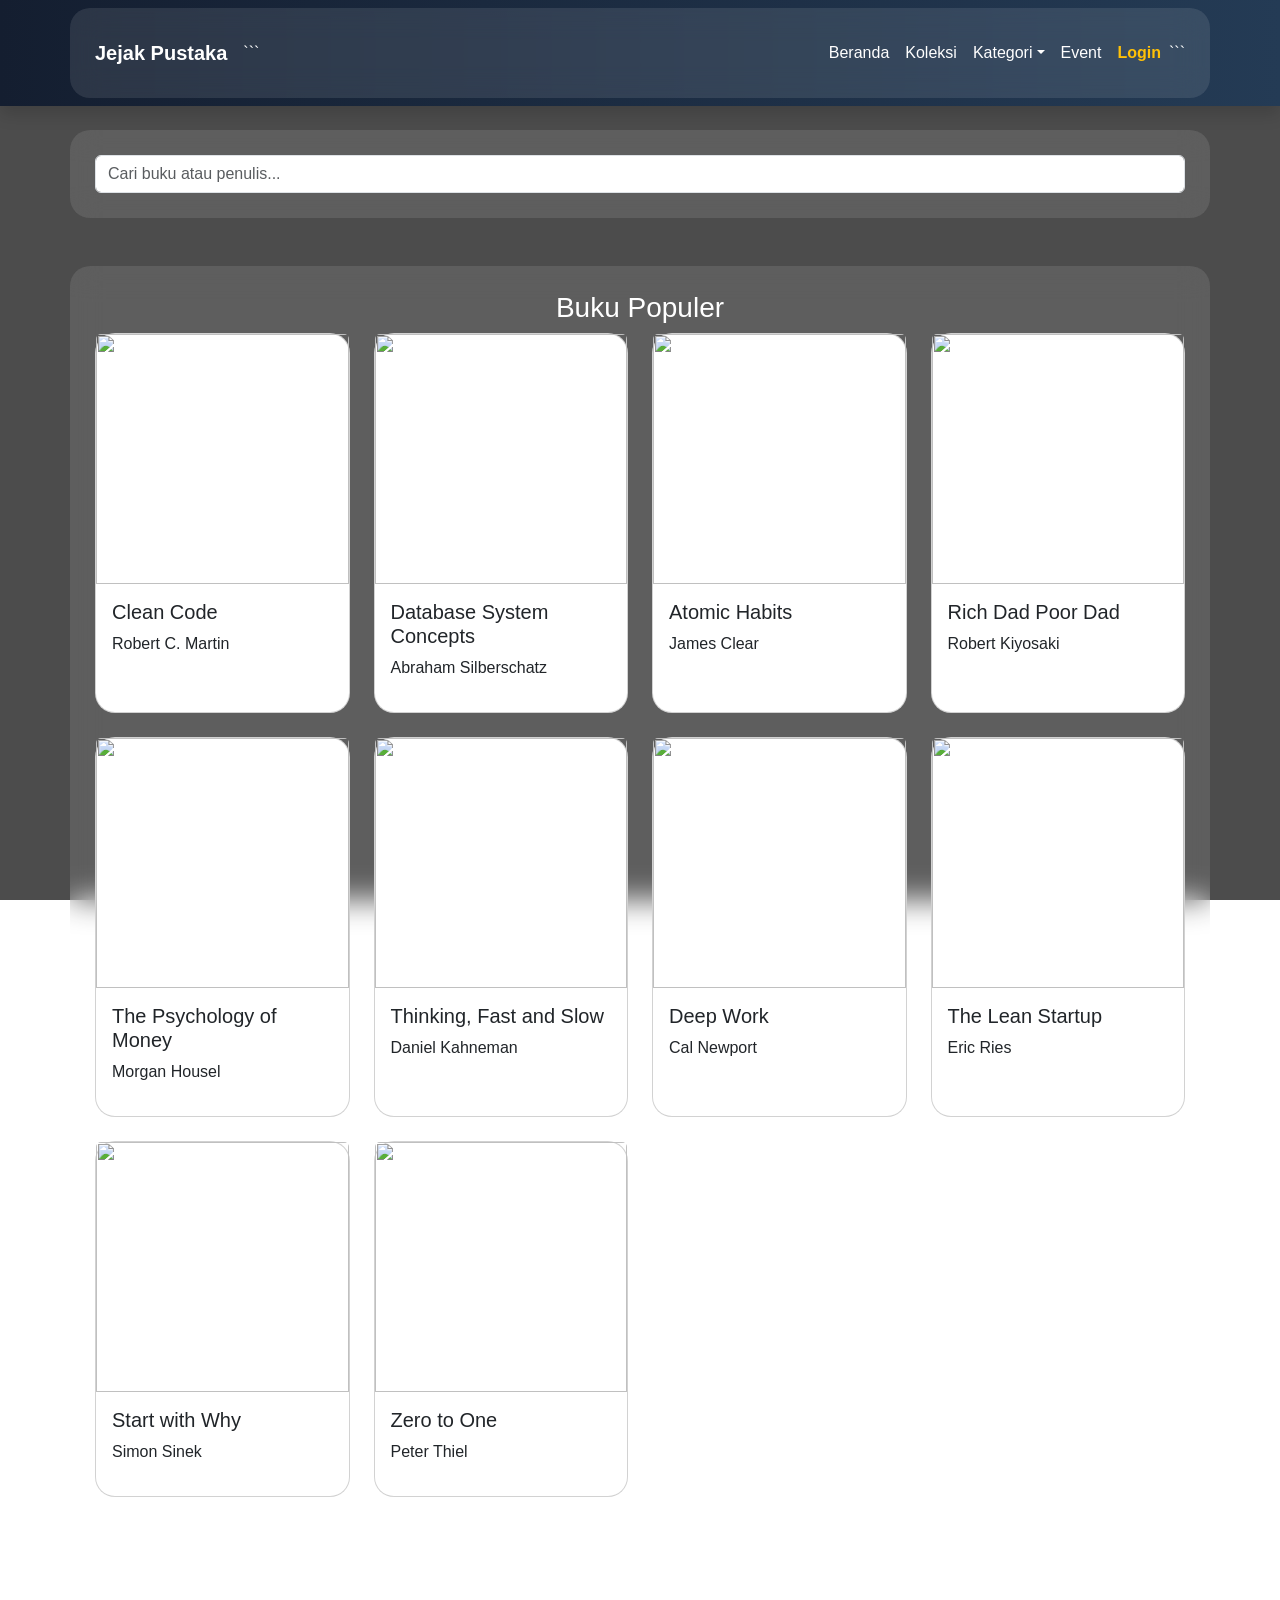
==== index.html @ e060fb6e "Update index.html" ====
<!DOCTYPE html>

<html lang="id">
<head>
<meta charset="UTF-8">
<meta name="viewport" content="width=device-width, initial-scale=1.0">
<title>Jejak Pustaka</title>

<link href="https://cdn.jsdelivr.net/npm/bootstrap@5.3.0/dist/css/bootstrap.min.css" rel="stylesheet">
<link rel="stylesheet" href="style.css">

<style>
html { scroll-behavior: smooth; }

/* TAMBAHAN */
.card img {
  height: 250px;
  object-fit: cover;
}
.card {
  cursor: pointer;
  transition: 0.3s;
}
.card:hover {
  transform: scale(1.03);
}
</style>

</head>

<body>

<!-- Navbar -->

<nav class="navbar navbar-expand-lg shadow" style="background: linear-gradient(90deg, #141e30, #243b55);">
  <div class="container">
    <a class="navbar-brand text-white fw-bold" href="#">Jejak Pustaka</a>

```
<button class="navbar-toggler" data-bs-toggle="collapse" data-bs-target="#menu">
  <span class="navbar-toggler-icon" style="filter: invert(1);"></span>
</button>

<div class="collapse navbar-collapse" id="menu">
  <ul class="navbar-nav ms-auto">

    <li class="nav-item">
      <a class="nav-link text-white" href="#">Beranda</a>
    </li>

    <li class="nav-item">
      <a class="nav-link text-white" href="#" onclick="goToKoleksi(event)">Koleksi</a>
    </li>

    <li class="nav-item dropdown">
      <a class="nav-link dropdown-toggle text-white" data-bs-toggle="dropdown">Kategori</a>
      <ul class="dropdown-menu">
        <li><a class="dropdown-item" onclick="filterKategori('all')">Semua</a></li>
        <li><a class="dropdown-item" onclick="filterKategori('pemrograman')">Pemrograman</a></li>
        <li><a class="dropdown-item" onclick="filterKategori('database')">Database</a></li>
        <li><a class="dropdown-item" onclick="filterKategori('pengembangan')">Pengembangan</a></li>
        <li><a class="dropdown-item" onclick="filterKategori('bisnis')">Bisnis</a></li>
      </ul>
    </li>

    <li class="nav-item">
      <a class="nav-link text-white" href="#event">Event</a>
    </li>

    <li class="nav-item">
      <a class="nav-link text-warning fw-bold" href="#" onclick="toggleLogin()">Login</a>
    </li>

  </ul>
</div>
```

  </div>
</nav>

<!-- LOGIN -->

<div id="loginBox" class="container mt-3" style="display:none; max-width:300px;">
  <h5 class="text-center">Login</h5>

  <input type="text" id="username" class="form-control mb-2" placeholder="Username">
  <input type="password" id="password" class="form-control mb-2" placeholder="Password">

  <div id="errorMsg" class="text-danger mb-2" style="display:none;">
    Username atau password salah
  </div>

<button class="btn btn-primary w-100" onclick="login()">Masuk</button>

</div>

<!-- Search -->

<div class="container mt-4">
  <input type="text" class="form-control" placeholder="Cari buku atau penulis..." id="search">
</div>

<!-- Koleksi -->

<div class="container mt-5" id="koleksi">
  <h3 class="text-center">Buku Populer</h3>
  <div class="row" id="bookList">
    <p class="text-center">Loading...</p>
  </div>
</div>

<!-- Event -->

<div class="container mt-5" id="event">
  <h3 class="text-center mb-4">Event Perpustakaan</h3>

  <div class="row">

```
<div class="col-md-4 mb-4">
  <div class="card p-3 text-center">
    <img src="https://images.unsplash.com/photo-1521587760476-6c12a4b040da" class="img-fluid rounded mb-3">
    <h5>Festival Literasi Nasional 2026</h5>
    <p>Meningkatkan minat baca masyarakat Indonesia.</p>
  </div>
</div>

<div class="col-md-4 mb-4">
  <div class="card p-3 text-center">
    <img src="https://images.unsplash.com/photo-1507842217343-583bb7270b66" class="img-fluid rounded mb-3">
    <h5>Workshop Digital Library</h5>
    <p>Pelatihan penggunaan perpustakaan digital.</p>
  </div>
</div>

<div class="col-md-4 mb-4">
  <div class="card p-3 text-center">
    <img src="https://images.unsplash.com/photo-1495446815901-a7297e633e8d" class="img-fluid rounded mb-3">
    <h5>Bedah Buku Nasional</h5>
    <p>Diskusi buku bersama penulis nasional.</p>
  </div>
</div>
```

  </div>
</div>

<!-- MODAL DETAIL -->

<div class="modal fade" id="detailModal" tabindex="-1">
  <div class="modal-dialog modal-lg modal-dialog-centered">
    <div class="modal-content">
      <div class="modal-header">
        <h5 id="modalTitle" class="modal-title"></h5>
        <button class="btn-close" data-bs-dismiss="modal"></button>
      </div>
      <div class="modal-body">
        <div class="row">
          <div class="col-md-4">
            <img id="modalCover" class="img-fluid rounded">
          </div>
          <div class="col-md-8">
            <p><strong>Penulis:</strong> <span id="modalPenulis"></span></p>
            <p id="modalDeskripsi"></p>
          </div>
        </div>
      </div>
    </div>
  </div>
</div>

<script>
let semuaBuku = [];
let kategoriAktif = 'all';

fetch('./data.json')
.then(res => res.json())
.then(data => {
  semuaBuku = data;
  tampilkanBuku();
})
.catch(() => {
  document.getElementById('bookList').innerHTML =
    "<p class='text-center text-danger'>Gagal memuat data</p>";
});

function tampilkanBuku(){
  let list = document.getElementById('bookList');
  let search = document.getElementById('search').value.toLowerCase();

  let html = "";

  semuaBuku.forEach(b => {
    let cocokSearch =
      b.judul.toLowerCase().includes(search) ||
      b.penulis.toLowerCase().includes(search);

    let cocokKategori =
      (kategoriAktif === 'all' || b.kategori === kategoriAktif);

    if(cocokSearch && cocokKategori){
      html += `
      <div class="col-md-3 mb-4">
        <div class="card h-100" onclick="lihatDetail(${b.id})">
          <img src="${b.cover}" class="card-img-top">
          <div class="card-body text-dark">
            <h5>${b.judul}</h5>
            <p>${b.penulis}</p>
          </div>
        </div>
      </div>`;
    }
  });

  if(html === ""){
    html = "<p class='text-center'>Buku tidak ditemukan</p>";
  }

  list.innerHTML = html;
}

// MODAL
function lihatDetail(id){
  let b = semuaBuku.find(x => x.id === id);

  document.getElementById('modalTitle').innerText = b.judul;
  document.getElementById('modalPenulis').innerText = b.penulis;
  document.getElementById('modalDeskripsi').innerText = b.deskripsi;
  document.getElementById('modalCover').src = b.cover;

  new bootstrap.Modal(document.getElementById('detailModal')).show();
}

// SEARCH
document.getElementById('search').addEventListener('keyup', tampilkanBuku);

// FILTER
function filterKategori(k){
  kategoriAktif = k;
  tampilkanBuku();
}

// KOLEKSI
function goToKoleksi(e){
  e.preventDefault();
  kategoriAktif = 'all';
  document.getElementById('search').value = '';
  tampilkanBuku();

  setTimeout(() => {
    document.getElementById('koleksi').scrollIntoView({
      behavior: "smooth"
    });
  }, 100);
}

// LOGIN
function toggleLogin(){
  let box = document.getElementById('loginBox');
  box.style.display = box.style.display === 'none' ? 'block' : 'none';
}

function login(){
  let user = document.getElementById('username').value;
  let pass = document.getElementById('password').value;
  let error = document.getElementById('errorMsg');

  if(user === "admin" && pass === "123"){
    localStorage.setItem("login","true");
    error.style.display = "none";
    location.reload();
  } else {
    error.style.display = "block";
  }
}
</script>

<script src="https://cdn.jsdelivr.net/npm/bootstrap@5.3.0/dist/js/bootstrap.bundle.min.js"></script>

</body>
</html>
---- style.css ----
body {
  background: linear-gradient(rgba(0,0,0,0.7), rgba(0,0,0,0.7)),
  url('https://images.unsplash.com/photo-1512820790803-83ca734da794');
  background-size: cover;
  background-position: center;
  background-attachment: fixed;
  font-family: 'Poppins', sans-serif;
}

.navbar {
  z-index: 9999;
}

.container {
  background: rgba(255,255,255,0.1);
  backdrop-filter: blur(15px);
  border-radius: 20px;
  padding: 25px;
  color: white;
}

/* CARD */
.card {
  border-radius: 20px;
  transition: 0.3s;
}

.card:hover {
  transform: scale(1.05);
}

.card img {
  height: 200px;
  object-fit: cover;
}

/* LOGIN SIMPLE */
#loginBox {
  background: white;
  color: black;
  border-radius: 10px;
  padding: 15px;
}

/* ERROR LOGIN */
#errorMsg {
  display: none;
  font-size: 14px;
}
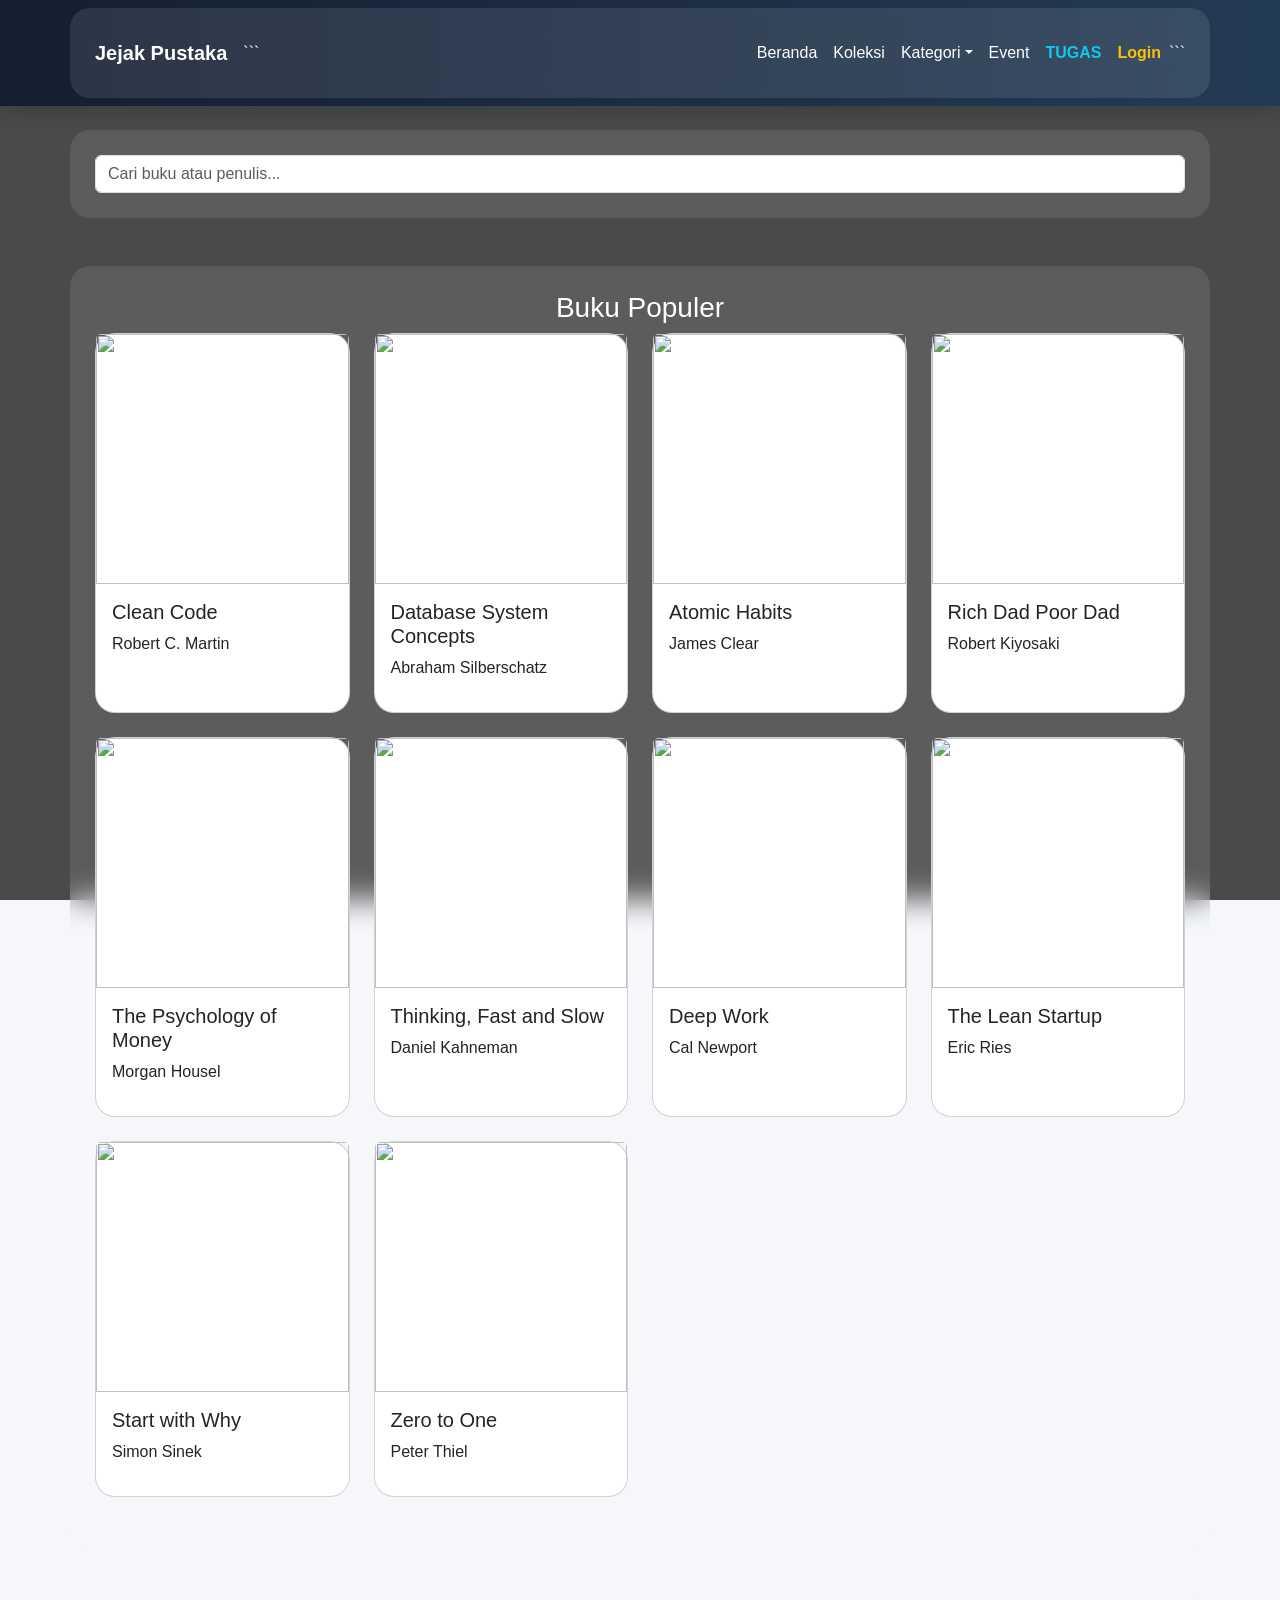
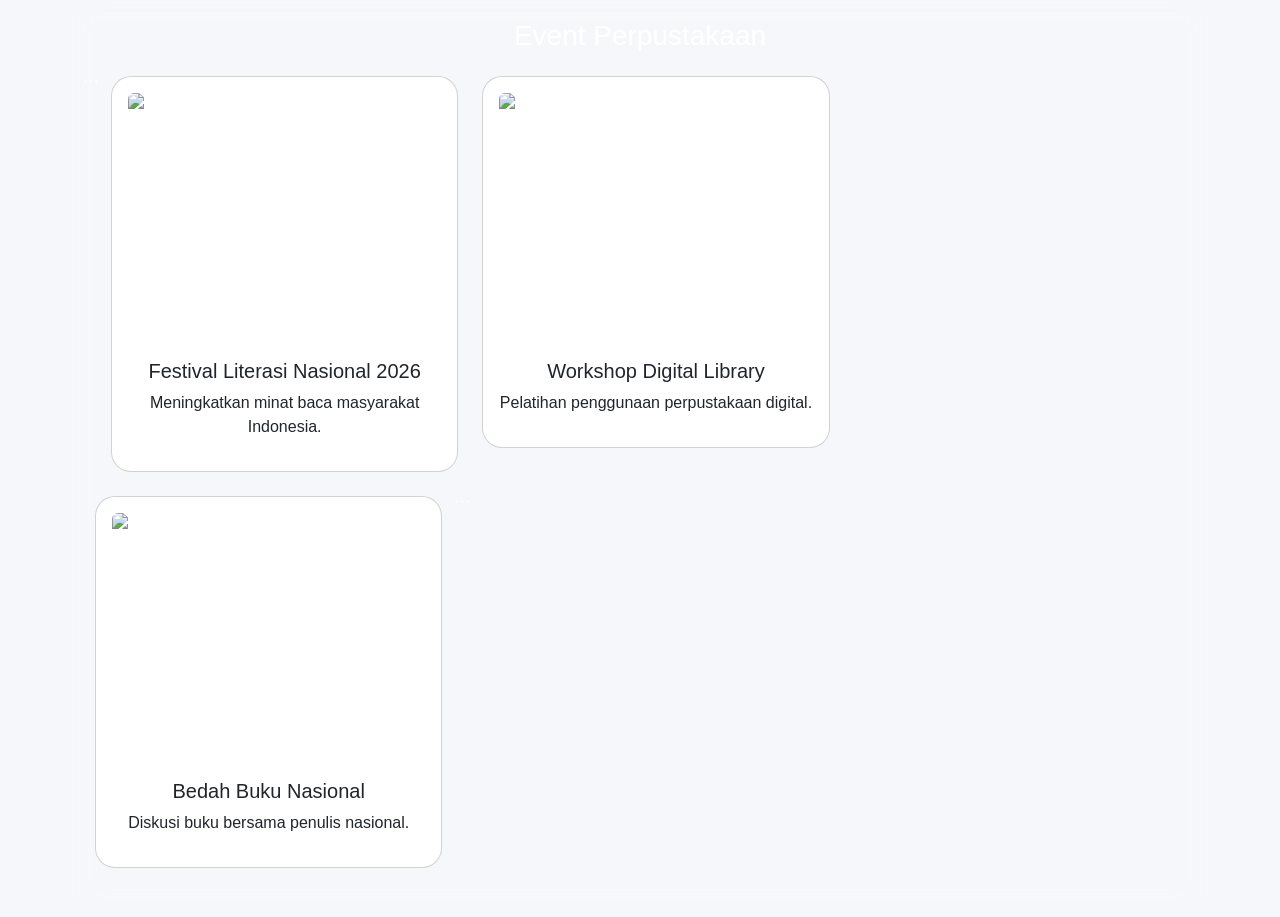
==== commit 3bdc8e30: "Update index.html" ====
--- a/index.html
+++ b/index.html
@@ -12,15 +12,20 @@
 <style>
 html { scroll-behavior: smooth; }
 
-/* TAMBAHAN */
+body {
+  background-color: #f5f7fa;
+}
+
 .card img {
   height: 250px;
   object-fit: cover;
 }
+
 .card {
   cursor: pointer;
   transition: 0.3s;
 }
+
 .card:hover {
   transform: scale(1.03);
 }
@@ -52,6 +57,7 @@
       <a class="nav-link text-white" href="#" onclick="goToKoleksi(event)">Koleksi</a>
     </li>
 
+    <!-- Kategori -->
     <li class="nav-item dropdown">
       <a class="nav-link dropdown-toggle text-white" data-bs-toggle="dropdown">Kategori</a>
       <ul class="dropdown-menu">
@@ -65,6 +71,11 @@
 
     <li class="nav-item">
       <a class="nav-link text-white" href="#event">Event</a>
+    </li>
+
+    <!-- ✅ MENU BARU -->
+    <li class="nav-item">
+      <a class="nav-link text-info fw-bold" href="tugas.html">TUGAS</a>
     </li>
 
     <li class="nav-item">
@@ -243,8 +254,10 @@
 // KOLEKSI
 function goToKoleksi(e){
   e.preventDefault();
+
   kategoriAktif = 'all';
   document.getElementById('search').value = '';
+
   tampilkanBuku();
 
   setTimeout(() => {
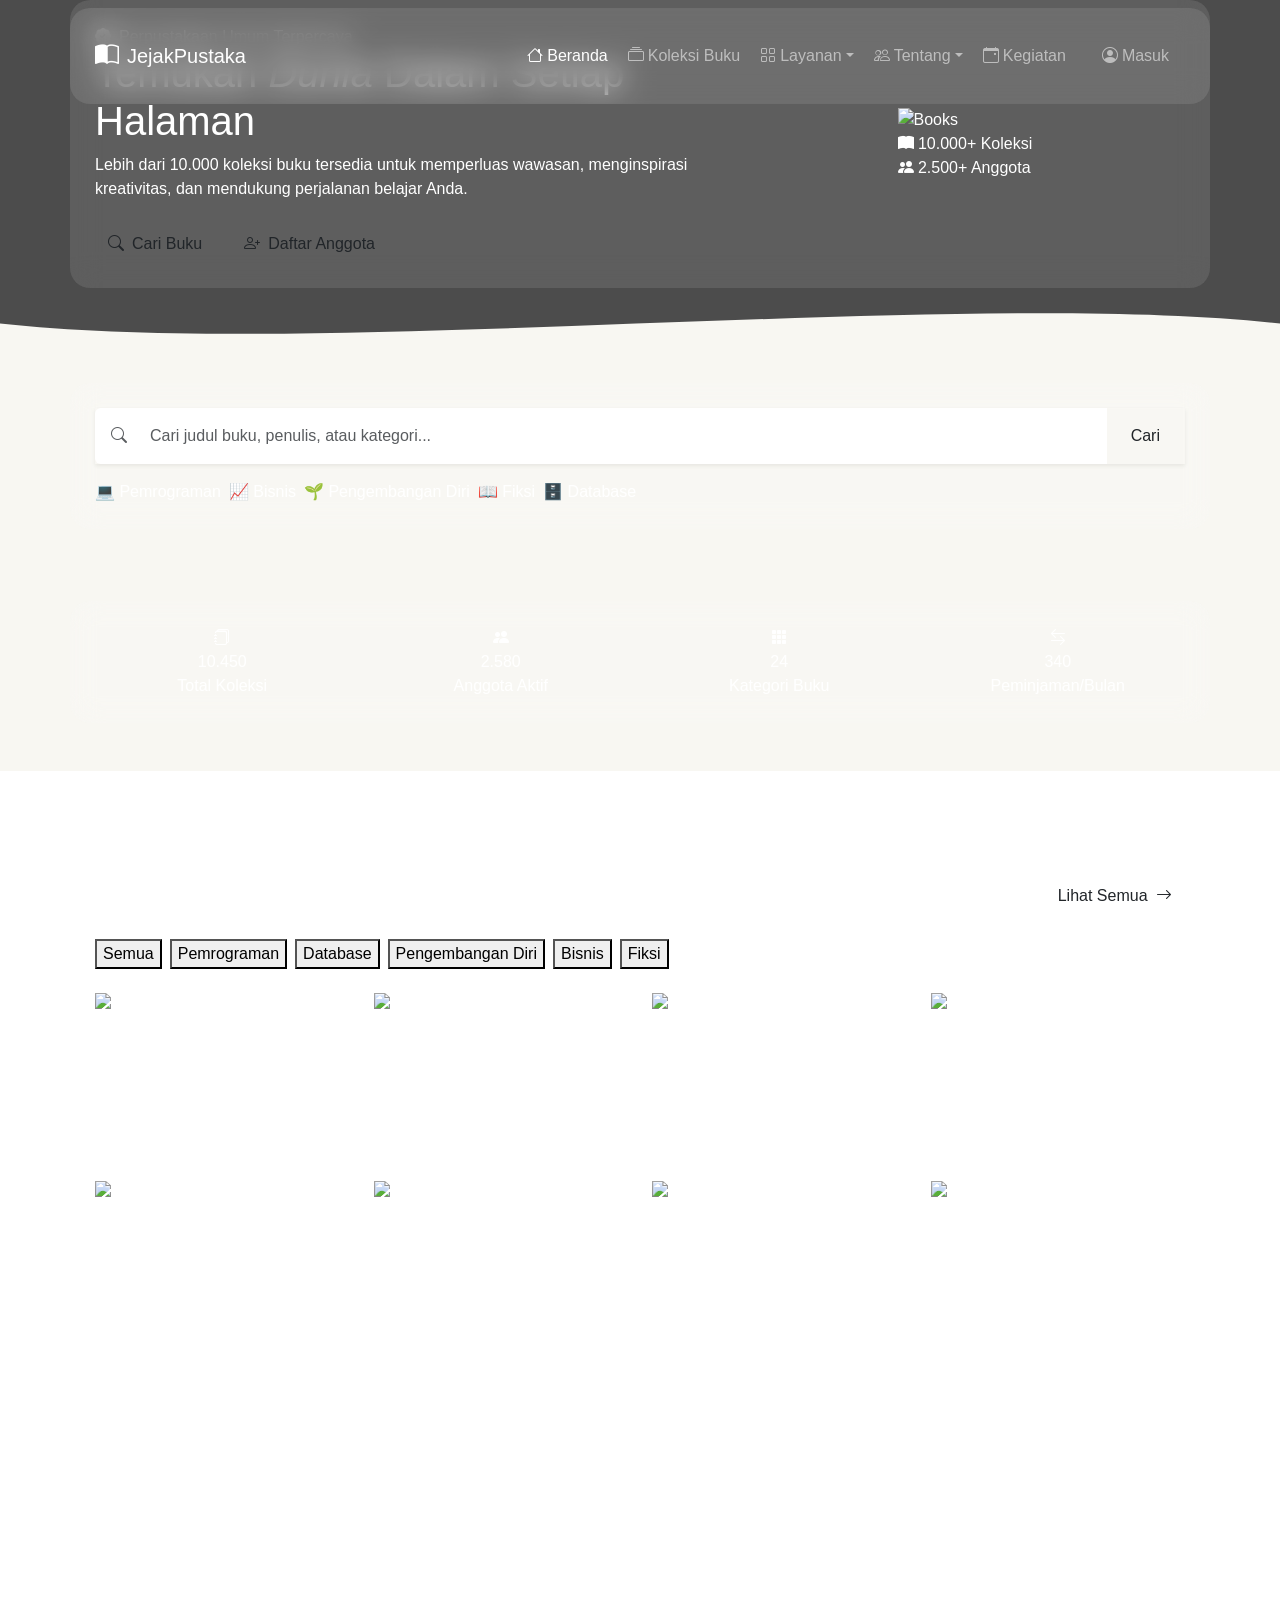
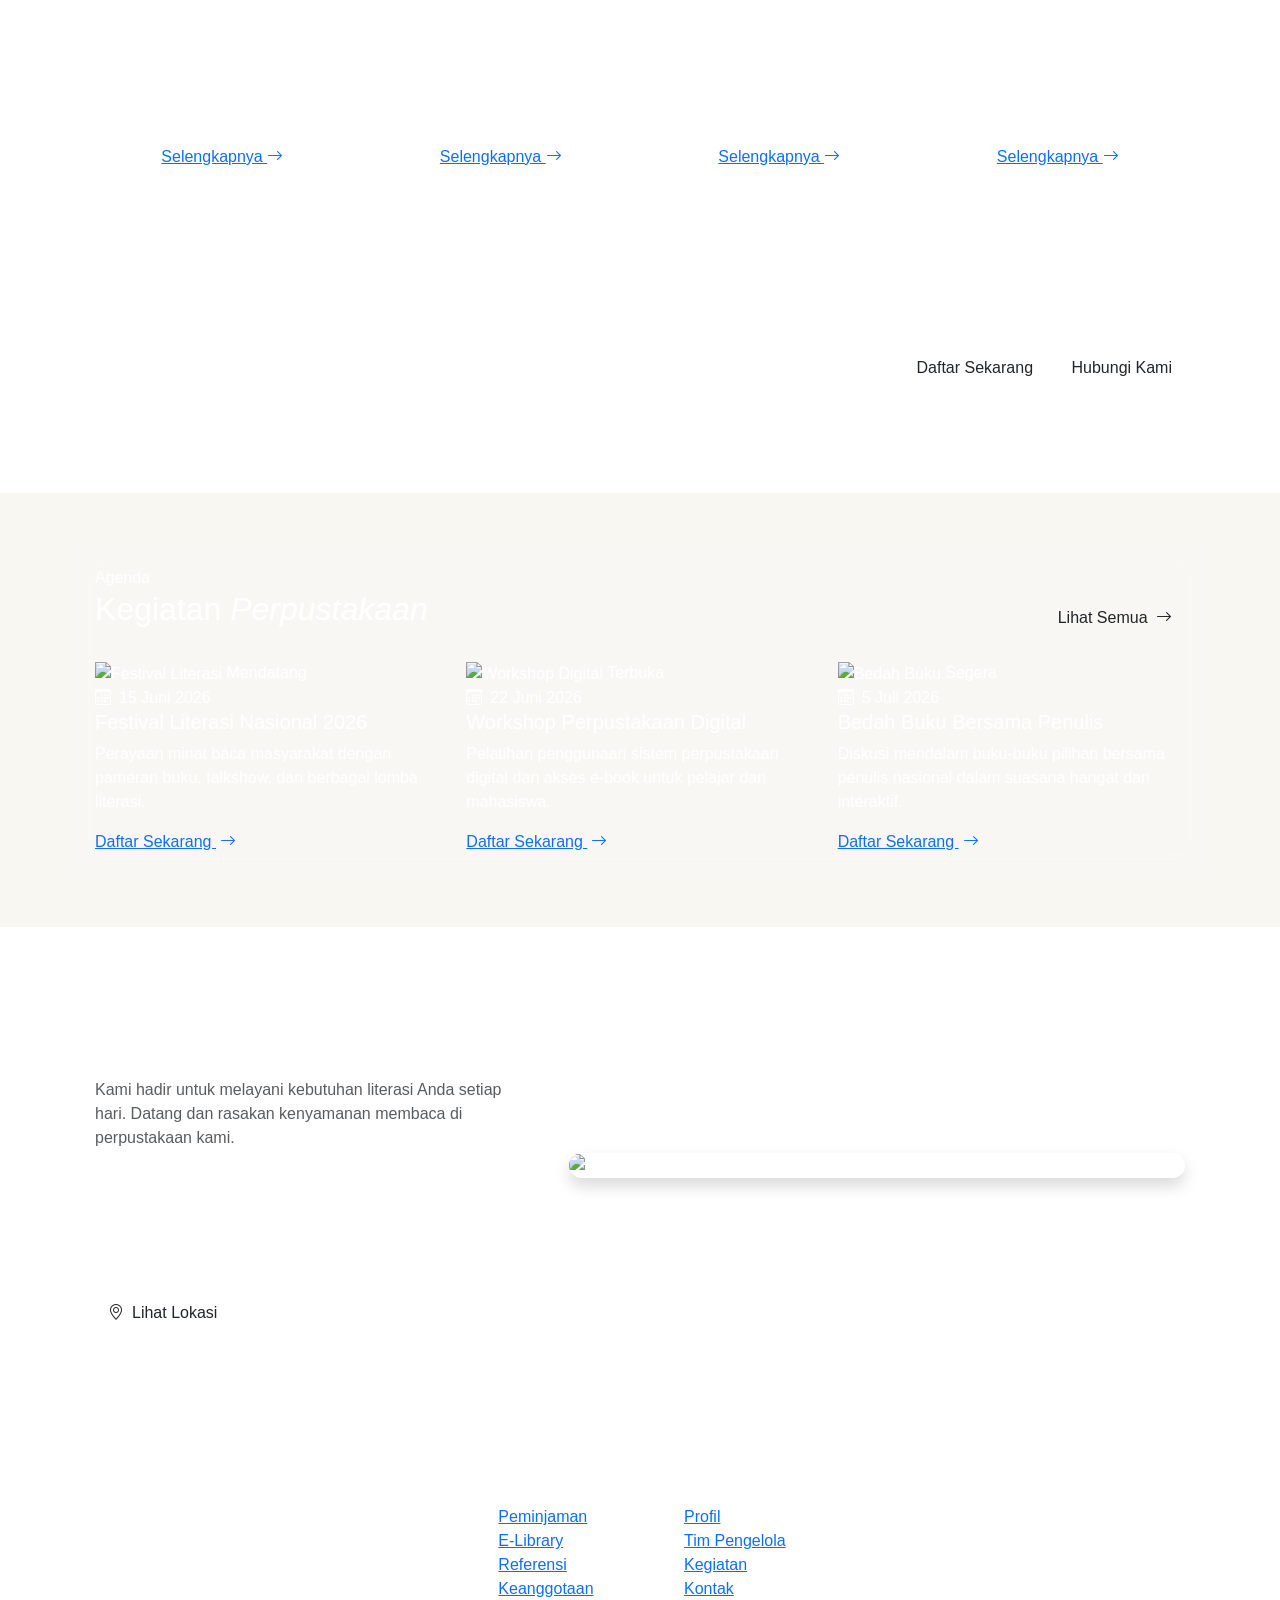
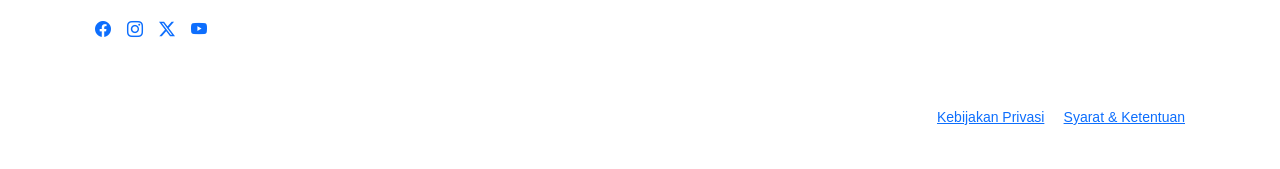
==== commit 2a8e9581: "Update index.html" ====
--- a/index.html
+++ b/index.html
@@ -1,294 +1,580 @@
 <!DOCTYPE html>
-
 <html lang="id">
 <head>
-<meta charset="UTF-8">
-<meta name="viewport" content="width=device-width, initial-scale=1.0">
-<title>Jejak Pustaka</title>
-
-<link href="https://cdn.jsdelivr.net/npm/bootstrap@5.3.0/dist/css/bootstrap.min.css" rel="stylesheet">
-<link rel="stylesheet" href="style.css">
-
-<style>
-html { scroll-behavior: smooth; }
-
-body {
-  background-color: #f5f7fa;
-}
-
-.card img {
-  height: 250px;
-  object-fit: cover;
-}
-
-.card {
-  cursor: pointer;
-  transition: 0.3s;
-}
-
-.card:hover {
-  transform: scale(1.03);
-}
-</style>
-
+  <meta charset="UTF-8">
+  <meta name="viewport" content="width=device-width, initial-scale=1.0">
+  <title>Jejak Pustaka – Perpustakaan Umum</title>
+  <link href="https://cdn.jsdelivr.net/npm/bootstrap@5.3.0/dist/css/bootstrap.min.css" rel="stylesheet">
+  <link href="https://fonts.googleapis.com/css2?family=Playfair+Display:wght@400;600;700&family=Nunito:wght@300;400;500;600;700&display=swap" rel="stylesheet">
+  <link href="https://cdn.jsdelivr.net/npm/bootstrap-icons@1.11.3/font/bootstrap-icons.min.css" rel="stylesheet">
+  <link rel="stylesheet" href="style.css">
 </head>
-
 <body>
 
-<!-- Navbar -->
-
-<nav class="navbar navbar-expand-lg shadow" style="background: linear-gradient(90deg, #141e30, #243b55);">
-  <div class="container">
-    <a class="navbar-brand text-white fw-bold" href="#">Jejak Pustaka</a>
-
-```
-<button class="navbar-toggler" data-bs-toggle="collapse" data-bs-target="#menu">
-  <span class="navbar-toggler-icon" style="filter: invert(1);"></span>
-</button>
-
-<div class="collapse navbar-collapse" id="menu">
-  <ul class="navbar-nav ms-auto">
-
-    <li class="nav-item">
-      <a class="nav-link text-white" href="#">Beranda</a>
-    </li>
-
-    <li class="nav-item">
-      <a class="nav-link text-white" href="#" onclick="goToKoleksi(event)">Koleksi</a>
-    </li>
-
-    <!-- Kategori -->
-    <li class="nav-item dropdown">
-      <a class="nav-link dropdown-toggle text-white" data-bs-toggle="dropdown">Kategori</a>
-      <ul class="dropdown-menu">
-        <li><a class="dropdown-item" onclick="filterKategori('all')">Semua</a></li>
-        <li><a class="dropdown-item" onclick="filterKategori('pemrograman')">Pemrograman</a></li>
-        <li><a class="dropdown-item" onclick="filterKategori('database')">Database</a></li>
-        <li><a class="dropdown-item" onclick="filterKategori('pengembangan')">Pengembangan</a></li>
-        <li><a class="dropdown-item" onclick="filterKategori('bisnis')">Bisnis</a></li>
+<!-- ===== NAVBAR ===== -->
+<nav class="navbar navbar-expand-lg navbar-dark fixed-top" id="mainNav">
+  <div class="container">
+    <a class="navbar-brand d-flex align-items-center gap-2" href="index.html">
+      <i class="bi bi-book-half fs-4 text-accent"></i>
+      <span class="brand-name">Jejak<span class="text-accent">Pustaka</span></span>
+    </a>
+    <button class="navbar-toggler border-0" type="button" data-bs-toggle="collapse" data-bs-target="#navMenu">
+      <span class="navbar-toggler-icon"></span>
+    </button>
+    <div class="collapse navbar-collapse" id="navMenu">
+      <ul class="navbar-nav ms-auto align-items-lg-center gap-lg-1">
+        <li class="nav-item"><a class="nav-link active" href="index.html"><i class="bi bi-house me-1"></i>Beranda</a></li>
+        <li class="nav-item"><a class="nav-link" href="koleksi.html"><i class="bi bi-collection me-1"></i>Koleksi Buku</a></li>
+        <li class="nav-item dropdown">
+          <a class="nav-link dropdown-toggle" data-bs-toggle="dropdown" href="#"><i class="bi bi-grid me-1"></i>Layanan</a>
+          <ul class="dropdown-menu dropdown-menu-dark">
+            <li><a class="dropdown-item" href="peminjaman.html"><i class="bi bi-arrow-left-right me-2"></i>Peminjaman & Pengembalian</a></li>
+            <li><a class="dropdown-item" href="keanggotaan.html"><i class="bi bi-person-badge me-2"></i>Keanggotaan</a></li>
+            <li><a class="dropdown-item" href="referensi.html"><i class="bi bi-journal-text me-2"></i>Layanan Referensi</a></li>
+            <li><hr class="dropdown-divider"></li>
+            <li><a class="dropdown-item" href="digital.html"><i class="bi bi-laptop me-2"></i>Perpustakaan Digital</a></li>
+          </ul>
+        </li>
+        <li class="nav-item dropdown">
+          <a class="nav-link dropdown-toggle" data-bs-toggle="dropdown" href="#"><i class="bi bi-people me-1"></i>Tentang</a>
+          <ul class="dropdown-menu dropdown-menu-dark">
+            <li><a class="dropdown-item" href="profil.html"><i class="bi bi-building me-2"></i>Profil Perpustakaan</a></li>
+            <li><a class="dropdown-item" href="anggota.html"><i class="bi bi-people me-2"></i>Tim Pengelola</a></li>
+            <li><a class="dropdown-item" href="jam-operasional.html"><i class="bi bi-clock me-2"></i>Jam Operasional</a></li>
+            <li><a class="dropdown-item" href="kontak.html"><i class="bi bi-envelope me-2"></i>Hubungi Kami</a></li>
+          </ul>
+        </li>
+        <li class="nav-item"><a class="nav-link" href="#event"><i class="bi bi-calendar-event me-1"></i>Kegiatan</a></li>
+        <li class="nav-item ms-lg-2">
+          <a class="nav-link btn btn-outline-accent px-3 py-1" href="#" onclick="toggleLoginModal(event)">
+            <i class="bi bi-person-circle me-1"></i>Masuk
+          </a>
+        </li>
       </ul>
-    </li>
-
-    <li class="nav-item">
-      <a class="nav-link text-white" href="#event">Event</a>
-    </li>
-
-    <!-- ✅ MENU BARU -->
-    <li class="nav-item">
-      <a class="nav-link text-info fw-bold" href="tugas.html">TUGAS</a>
-    </li>
-
-    <li class="nav-item">
-      <a class="nav-link text-warning fw-bold" href="#" onclick="toggleLogin()">Login</a>
-    </li>
-
-  </ul>
+    </div>
+  </div>
+</nav>
+
+<!-- ===== HERO SECTION ===== -->
+<section class="hero-section">
+  <div class="hero-overlay"></div>
+  <div class="container hero-content">
+    <div class="row align-items-center min-vh-hero">
+      <div class="col-lg-7">
+        <span class="hero-badge"><i class="bi bi-patch-check-fill me-2"></i>Perpustakaan Umum Terpercaya</span>
+        <h1 class="hero-title">Temukan <em>Dunia</em> Dalam Setiap Halaman</h1>
+        <p class="hero-subtitle">Lebih dari 10.000 koleksi buku tersedia untuk memperluas wawasan, menginspirasi kreativitas, dan mendukung perjalanan belajar Anda.</p>
+        <div class="hero-cta d-flex flex-wrap gap-3 mt-4">
+          <a href="koleksi.html" class="btn btn-primary-custom">
+            <i class="bi bi-search me-2"></i>Cari Buku
+          </a>
+          <a href="keanggotaan.html" class="btn btn-outline-light-custom">
+            <i class="bi bi-person-plus me-2"></i>Daftar Anggota
+          </a>
+        </div>
+      </div>
+      <div class="col-lg-5 d-none d-lg-flex justify-content-center">
+        <div class="hero-book-stack">
+          <img src="https://images.unsplash.com/photo-1481627834876-b7833e8f5570?w=400&q=80" alt="Books" class="hero-img-main">
+          <div class="floating-card card-1">
+            <i class="bi bi-book-fill text-accent"></i>
+            <span>10.000+ Koleksi</span>
+          </div>
+          <div class="floating-card card-2">
+            <i class="bi bi-people-fill text-accent"></i>
+            <span>2.500+ Anggota</span>
+          </div>
+        </div>
+      </div>
+    </div>
+  </div>
+  <div class="hero-wave">
+    <svg viewBox="0 0 1440 80" preserveAspectRatio="none"><path d="M0,40 C360,80 1080,0 1440,40 L1440,80 L0,80 Z" fill="#f8f7f2"/></svg>
+  </div>
+</section>
+
+<!-- ===== SEARCH BAR ===== -->
+<section class="search-section py-4" style="background:#f8f7f2;">
+  <div class="container">
+    <div class="search-wrapper">
+      <div class="input-group search-bar shadow-sm">
+        <span class="input-group-text bg-white border-0 ps-3"><i class="bi bi-search text-muted"></i></span>
+        <input type="text" class="form-control border-0 py-3" id="searchInput" placeholder="Cari judul buku, penulis, atau kategori...">
+        <button class="btn btn-search px-4" onclick="goToSearch()">Cari</button>
+      </div>
+      <div class="quick-cats mt-3 d-flex flex-wrap gap-2">
+        <span class="cat-badge" onclick="goToCategory('pemrograman')">💻 Pemrograman</span>
+        <span class="cat-badge" onclick="goToCategory('bisnis')">📈 Bisnis</span>
+        <span class="cat-badge" onclick="goToCategory('pengembangan')">🌱 Pengembangan Diri</span>
+        <span class="cat-badge" onclick="goToCategory('fiksi')">📖 Fiksi</span>
+        <span class="cat-badge" onclick="goToCategory('database')">🗄️ Database</span>
+      </div>
+    </div>
+  </div>
+</section>
+
+<!-- ===== STATISTIK ===== -->
+<section class="stats-section py-5" style="background:#f8f7f2;">
+  <div class="container">
+    <div class="row g-4 text-center">
+      <div class="col-6 col-md-3">
+        <div class="stat-card">
+          <div class="stat-icon"><i class="bi bi-journals"></i></div>
+          <div class="stat-number">10.450</div>
+          <div class="stat-label">Total Koleksi</div>
+        </div>
+      </div>
+      <div class="col-6 col-md-3">
+        <div class="stat-card">
+          <div class="stat-icon"><i class="bi bi-people-fill"></i></div>
+          <div class="stat-number">2.580</div>
+          <div class="stat-label">Anggota Aktif</div>
+        </div>
+      </div>
+      <div class="col-6 col-md-3">
+        <div class="stat-card">
+          <div class="stat-icon"><i class="bi bi-grid-3x3-gap-fill"></i></div>
+          <div class="stat-number">24</div>
+          <div class="stat-label">Kategori Buku</div>
+        </div>
+      </div>
+      <div class="col-6 col-md-3">
+        <div class="stat-card">
+          <div class="stat-icon"><i class="bi bi-arrow-left-right"></i></div>
+          <div class="stat-number">340</div>
+          <div class="stat-label">Peminjaman/Bulan</div>
+        </div>
+      </div>
+    </div>
+  </div>
+</section>
+
+<!-- ===== BUKU TERBARU ===== -->
+<section class="py-5 section-books" style="background:#fff;">
+  <div class="container">
+    <div class="section-header d-flex justify-content-between align-items-end mb-4">
+      <div>
+        <span class="section-label">Koleksi Kami</span>
+        <h2 class="section-title">Buku <em>Populer</em> Pilihan</h2>
+      </div>
+      <a href="koleksi.html" class="btn btn-link-custom">Lihat Semua <i class="bi bi-arrow-right ms-1"></i></a>
+    </div>
+
+    <!-- Filter Tabs -->
+    <div class="filter-tabs mb-4 d-flex flex-wrap gap-2">
+      <button class="filter-btn active" onclick="filterBuku('all', this)">Semua</button>
+      <button class="filter-btn" onclick="filterBuku('pemrograman', this)">Pemrograman</button>
+      <button class="filter-btn" onclick="filterBuku('database', this)">Database</button>
+      <button class="filter-btn" onclick="filterBuku('pengembangan', this)">Pengembangan Diri</button>
+      <button class="filter-btn" onclick="filterBuku('bisnis', this)">Bisnis</button>
+      <button class="filter-btn" onclick="filterBuku('fiksi', this)">Fiksi</button>
+    </div>
+
+    <div class="row g-4" id="bookList">
+      <div class="col-12 text-center py-5"><div class="spinner-border text-accent" role="status"></div></div>
+    </div>
+  </div>
+</section>
+
+<!-- ===== LAYANAN ===== -->
+<section class="services-section py-5">
+  <div class="container">
+    <div class="text-center mb-5">
+      <span class="section-label">Apa yang Kami Tawarkan</span>
+      <h2 class="section-title">Layanan <em>Perpustakaan</em></h2>
+    </div>
+    <div class="row g-4">
+      <div class="col-md-6 col-lg-3">
+        <div class="service-card text-center">
+          <div class="service-icon"><i class="bi bi-arrow-left-right"></i></div>
+          <h5>Peminjaman Buku</h5>
+          <p>Pinjam buku favorit Anda hingga 2 minggu dengan kemudahan perpanjangan online.</p>
+          <a href="peminjaman.html" class="service-link">Selengkapnya <i class="bi bi-arrow-right"></i></a>
+        </div>
+      </div>
+      <div class="col-md-6 col-lg-3">
+        <div class="service-card text-center">
+          <div class="service-icon"><i class="bi bi-laptop"></i></div>
+          <h5>Perpustakaan Digital</h5>
+          <p>Akses ribuan e-book, jurnal, dan artikel ilmiah dari mana saja kapan saja.</p>
+          <a href="digital.html" class="service-link">Selengkapnya <i class="bi bi-arrow-right"></i></a>
+        </div>
+      </div>
+      <div class="col-md-6 col-lg-3">
+        <div class="service-card text-center">
+          <div class="service-icon"><i class="bi bi-journal-text"></i></div>
+          <h5>Layanan Referensi</h5>
+          <p>Pustakawan kami siap membantu Anda menemukan sumber informasi yang tepat.</p>
+          <a href="referensi.html" class="service-link">Selengkapnya <i class="bi bi-arrow-right"></i></a>
+        </div>
+      </div>
+      <div class="col-md-6 col-lg-3">
+        <div class="service-card text-center">
+          <div class="service-icon"><i class="bi bi-person-badge"></i></div>
+          <h5>Keanggotaan</h5>
+          <p>Daftarkan diri sebagai anggota dan nikmati berbagai keuntungan eksklusif.</p>
+          <a href="keanggotaan.html" class="service-link">Selengkapnya <i class="bi bi-arrow-right"></i></a>
+        </div>
+      </div>
+    </div>
+  </div>
+</section>
+
+<!-- ===== BANNER CTA ===== -->
+<section class="cta-banner py-5">
+  <div class="container">
+    <div class="cta-inner row align-items-center g-4">
+      <div class="col-lg-8">
+        <h3>Belum Menjadi Anggota?</h3>
+        <p>Daftarkan diri Anda sekarang dan nikmati akses ke seluruh koleksi, peminjaman gratis, serta berbagai program literasi menarik.</p>
+      </div>
+      <div class="col-lg-4 text-lg-end">
+        <a href="keanggotaan.html" class="btn btn-cta-white me-2">Daftar Sekarang</a>
+        <a href="kontak.html" class="btn btn-cta-outline">Hubungi Kami</a>
+      </div>
+    </div>
+  </div>
+</section>
+
+<!-- ===== KEGIATAN / EVENT ===== -->
+<section class="py-5" id="event" style="background:#f8f7f2;">
+  <div class="container">
+    <div class="section-header d-flex justify-content-between align-items-end mb-4">
+      <div>
+        <span class="section-label">Agenda</span>
+        <h2 class="section-title">Kegiatan <em>Perpustakaan</em></h2>
+      </div>
+      <a href="#" class="btn btn-link-custom">Lihat Semua <i class="bi bi-arrow-right ms-1"></i></a>
+    </div>
+    <div class="row g-4">
+      <div class="col-md-4">
+        <div class="event-card">
+          <div class="event-img-wrap">
+            <img src="https://images.unsplash.com/photo-1521587760476-6c12a4b040da?w=500&q=80" alt="Festival Literasi">
+            <span class="event-badge">Mendatang</span>
+          </div>
+          <div class="event-body">
+            <div class="event-date"><i class="bi bi-calendar3 me-2"></i>15 Juni 2026</div>
+            <h5>Festival Literasi Nasional 2026</h5>
+            <p>Perayaan minat baca masyarakat dengan pameran buku, talkshow, dan berbagai lomba literasi.</p>
+            <a href="#" class="btn-event">Daftar Sekarang <i class="bi bi-arrow-right ms-1"></i></a>
+          </div>
+        </div>
+      </div>
+      <div class="col-md-4">
+        <div class="event-card">
+          <div class="event-img-wrap">
+            <img src="https://images.unsplash.com/photo-1507842217343-583bb7270b66?w=500&q=80" alt="Workshop Digital">
+            <span class="event-badge">Terbuka</span>
+          </div>
+          <div class="event-body">
+            <div class="event-date"><i class="bi bi-calendar3 me-2"></i>22 Juni 2026</div>
+            <h5>Workshop Perpustakaan Digital</h5>
+            <p>Pelatihan penggunaan sistem perpustakaan digital dan akses e-book untuk pelajar dan mahasiswa.</p>
+            <a href="#" class="btn-event">Daftar Sekarang <i class="bi bi-arrow-right ms-1"></i></a>
+          </div>
+        </div>
+      </div>
+      <div class="col-md-4">
+        <div class="event-card">
+          <div class="event-img-wrap">
+            <img src="https://images.unsplash.com/photo-1495446815901-a7297e633e8d?w=500&q=80" alt="Bedah Buku">
+            <span class="event-badge upcoming-badge">Segera</span>
+          </div>
+          <div class="event-body">
+            <div class="event-date"><i class="bi bi-calendar3 me-2"></i>5 Juli 2026</div>
+            <h5>Bedah Buku Bersama Penulis</h5>
+            <p>Diskusi mendalam buku-buku pilihan bersama penulis nasional dalam suasana hangat dan interaktif.</p>
+            <a href="#" class="btn-event">Daftar Sekarang <i class="bi bi-arrow-right ms-1"></i></a>
+          </div>
+        </div>
+      </div>
+    </div>
+  </div>
+</section>
+
+<!-- ===== JAM OPERASIONAL ===== -->
+<section class="py-5" style="background:#fff;">
+  <div class="container">
+    <div class="row align-items-center g-5">
+      <div class="col-lg-5">
+        <span class="section-label">Kunjungi Kami</span>
+        <h2 class="section-title">Jam <em>Operasional</em></h2>
+        <p class="text-muted mt-3">Kami hadir untuk melayani kebutuhan literasi Anda setiap hari. Datang dan rasakan kenyamanan membaca di perpustakaan kami.</p>
+        <div class="hour-table mt-4">
+          <div class="hour-row">
+            <span><i class="bi bi-calendar-week me-2 text-accent"></i>Senin – Jumat</span>
+            <span class="fw-semibold">08.00 – 20.00</span>
+          </div>
+          <div class="hour-row">
+            <span><i class="bi bi-calendar-week me-2 text-accent"></i>Sabtu</span>
+            <span class="fw-semibold">09.00 – 17.00</span>
+          </div>
+          <div class="hour-row">
+            <span><i class="bi bi-calendar-week me-2 text-accent"></i>Minggu</span>
+            <span class="fw-semibold">10.00 – 15.00</span>
+          </div>
+          <div class="hour-row closed">
+            <span><i class="bi bi-x-circle me-2"></i>Hari Libur Nasional</span>
+            <span class="fw-semibold">Tutup</span>
+          </div>
+        </div>
+        <div class="mt-4">
+          <a href="kontak.html" class="btn btn-primary-custom"><i class="bi bi-geo-alt me-2"></i>Lihat Lokasi</a>
+        </div>
+      </div>
+      <div class="col-lg-7">
+        <div class="map-placeholder rounded-4 overflow-hidden shadow">
+          <img src="https://images.unsplash.com/photo-1568667256549-094345857637?w=700&q=80" alt="Perpustakaan" class="w-100" style="height:380px;object-fit:cover;">
+        </div>
+      </div>
+    </div>
+  </div>
+</section>
+
+<!-- ===== FOOTER ===== -->
+<footer class="footer-section pt-5 pb-3">
+  <div class="container">
+    <div class="row g-4">
+      <div class="col-lg-4">
+        <div class="d-flex align-items-center gap-2 mb-3">
+          <i class="bi bi-book-half fs-4 text-accent"></i>
+          <span class="brand-name text-white fs-5">Jejak<span class="text-accent">Pustaka</span></span>
+        </div>
+        <p class="text-muted-footer">Perpustakaan umum yang berkomitmen untuk menjadi pusat ilmu pengetahuan, literasi, dan kebudayaan bagi masyarakat.</p>
+        <div class="social-links mt-3 d-flex gap-3">
+          <a href="#"><i class="bi bi-facebook"></i></a>
+          <a href="#"><i class="bi bi-instagram"></i></a>
+          <a href="#"><i class="bi bi-twitter-x"></i></a>
+          <a href="#"><i class="bi bi-youtube"></i></a>
+        </div>
+      </div>
+      <div class="col-6 col-lg-2">
+        <h6 class="footer-heading">Layanan</h6>
+        <ul class="footer-links">
+          <li><a href="peminjaman.html">Peminjaman</a></li>
+          <li><a href="digital.html">E-Library</a></li>
+          <li><a href="referensi.html">Referensi</a></li>
+          <li><a href="keanggotaan.html">Keanggotaan</a></li>
+        </ul>
+      </div>
+      <div class="col-6 col-lg-2">
+        <h6 class="footer-heading">Informasi</h6>
+        <ul class="footer-links">
+          <li><a href="profil.html">Profil</a></li>
+          <li><a href="anggota.html">Tim Pengelola</a></li>
+          <li><a href="#event">Kegiatan</a></li>
+          <li><a href="kontak.html">Kontak</a></li>
+        </ul>
+      </div>
+      <div class="col-lg-4">
+        <h6 class="footer-heading">Hubungi Kami</h6>
+        <ul class="footer-contact">
+          <li><i class="bi bi-geo-alt-fill text-accent"></i> Jl. Pustaka Raya No. 1, Medan, Sumatera Utara</li>
+          <li><i class="bi bi-telephone-fill text-accent"></i> (061) 123-4567</li>
+          <li><i class="bi bi-envelope-fill text-accent"></i> info@jejakpustaka.id</li>
+          <li><i class="bi bi-clock-fill text-accent"></i> Senin–Jumat: 08.00–20.00</li>
+        </ul>
+      </div>
+    </div>
+    <hr class="footer-divider mt-5">
+    <div class="row align-items-center">
+      <div class="col-md-6 text-muted-footer small">
+        © 2026 Jejak Pustaka. Hak cipta dilindungi.
+      </div>
+      <div class="col-md-6 text-md-end text-muted-footer small">
+        <a href="#" class="footer-bottom-link">Kebijakan Privasi</a> &nbsp;|&nbsp;
+        <a href="#" class="footer-bottom-link">Syarat & Ketentuan</a>
+      </div>
+    </div>
+  </div>
+</footer>
+
+<!-- ===== MODAL LOGIN ===== -->
+<div class="modal fade" id="loginModal" tabindex="-1">
+  <div class="modal-dialog modal-dialog-centered" style="max-width:380px;">
+    <div class="modal-content border-0 rounded-4 overflow-hidden">
+      <div class="modal-header border-0 login-header text-white p-4">
+        <div>
+          <h5 class="mb-1 fw-bold"><i class="bi bi-person-circle me-2"></i>Masuk Anggota</h5>
+          <small class="opacity-75">Selamat datang kembali di Jejak Pustaka</small>
+        </div>
+        <button type="button" class="btn-close btn-close-white" data-bs-dismiss="modal"></button>
+      </div>
+      <div class="modal-body p-4">
+        <div class="mb-3">
+          <label class="form-label fw-semibold small">Username</label>
+          <input type="text" id="loginUser" class="form-control form-control-login" placeholder="Masukkan username">
+        </div>
+        <div class="mb-3">
+          <label class="form-label fw-semibold small">Password</label>
+          <input type="password" id="loginPass" class="form-control form-control-login" placeholder="Masukkan password">
+        </div>
+        <div id="loginError" class="alert alert-danger py-2 small d-none">
+          <i class="bi bi-exclamation-triangle me-1"></i>Username atau password salah.
+        </div>
+        <button class="btn btn-primary-custom w-100 py-2 mt-1" onclick="doLogin()">Masuk</button>
+        <div class="text-center mt-3">
+          <small class="text-muted">Belum punya akun? <a href="keanggotaan.html" class="text-accent fw-semibold">Daftar di sini</a></small>
+        </div>
+      </div>
+    </div>
+  </div>
 </div>
-```
-
-  </div>
-</nav>
-
-<!-- LOGIN -->
-
-<div id="loginBox" class="container mt-3" style="display:none; max-width:300px;">
-  <h5 class="text-center">Login</h5>
-
-  <input type="text" id="username" class="form-control mb-2" placeholder="Username">
-  <input type="password" id="password" class="form-control mb-2" placeholder="Password">
-
-  <div id="errorMsg" class="text-danger mb-2" style="display:none;">
-    Username atau password salah
-  </div>
-
-<button class="btn btn-primary w-100" onclick="login()">Masuk</button>
-
+
+<!-- ===== MODAL DETAIL BUKU ===== -->
+<div class="modal fade" id="bookModal" tabindex="-1">
+  <div class="modal-dialog modal-dialog-centered modal-lg">
+    <div class="modal-content border-0 rounded-4 overflow-hidden">
+      <div class="modal-header border-0 p-4">
+        <h5 id="modalTitle" class="modal-title fw-bold"></h5>
+        <button type="button" class="btn-close" data-bs-dismiss="modal"></button>
+      </div>
+      <div class="modal-body p-4 pt-0">
+        <div class="row g-4">
+          <div class="col-md-4 text-center">
+            <img id="modalCover" class="rounded-3 shadow" style="max-height:260px;width:100%;object-fit:cover;">
+            <div id="modalStatus" class="mt-3"></div>
+          </div>
+          <div class="col-md-8">
+            <table class="table table-borderless modal-info-table">
+              <tr><td class="text-muted small">Penulis</td><td id="modalPenulis" class="fw-semibold"></td></tr>
+              <tr><td class="text-muted small">Kategori</td><td><span id="modalKategori" class="badge-kategori"></span></td></tr>
+              <tr><td class="text-muted small">Tahun Terbit</td><td id="modalTahun"></td></tr>
+            </table>
+            <p class="text-muted mt-2" id="modalDeskripsi" style="font-size:.95rem;line-height:1.7;"></p>
+            <div class="mt-3 d-flex gap-2 flex-wrap">
+              <button class="btn btn-primary-custom" onclick="pinjamBuku()"><i class="bi bi-bookmark-plus me-2"></i>Pinjam Buku</button>
+              <button class="btn btn-outline-secondary rounded-pill px-3" data-bs-dismiss="modal">Tutup</button>
+            </div>
+          </div>
+        </div>
+      </div>
+    </div>
+  </div>
 </div>
 
-<!-- Search -->
-
-<div class="container mt-4">
-  <input type="text" class="form-control" placeholder="Cari buku atau penulis..." id="search">
-</div>
-
-<!-- Koleksi -->
-
-<div class="container mt-5" id="koleksi">
-  <h3 class="text-center">Buku Populer</h3>
-  <div class="row" id="bookList">
-    <p class="text-center">Loading...</p>
-  </div>
-</div>
-
-<!-- Event -->
-
-<div class="container mt-5" id="event">
-  <h3 class="text-center mb-4">Event Perpustakaan</h3>
-
-  <div class="row">
-
-```
-<div class="col-md-4 mb-4">
-  <div class="card p-3 text-center">
-    <img src="https://images.unsplash.com/photo-1521587760476-6c12a4b040da" class="img-fluid rounded mb-3">
-    <h5>Festival Literasi Nasional 2026</h5>
-    <p>Meningkatkan minat baca masyarakat Indonesia.</p>
-  </div>
-</div>
-
-<div class="col-md-4 mb-4">
-  <div class="card p-3 text-center">
-    <img src="https://images.unsplash.com/photo-1507842217343-583bb7270b66" class="img-fluid rounded mb-3">
-    <h5>Workshop Digital Library</h5>
-    <p>Pelatihan penggunaan perpustakaan digital.</p>
-  </div>
-</div>
-
-<div class="col-md-4 mb-4">
-  <div class="card p-3 text-center">
-    <img src="https://images.unsplash.com/photo-1495446815901-a7297e633e8d" class="img-fluid rounded mb-3">
-    <h5>Bedah Buku Nasional</h5>
-    <p>Diskusi buku bersama penulis nasional.</p>
-  </div>
-</div>
-```
-
-  </div>
-</div>
-
-<!-- MODAL DETAIL -->
-
-<div class="modal fade" id="detailModal" tabindex="-1">
-  <div class="modal-dialog modal-lg modal-dialog-centered">
-    <div class="modal-content">
-      <div class="modal-header">
-        <h5 id="modalTitle" class="modal-title"></h5>
-        <button class="btn-close" data-bs-dismiss="modal"></button>
-      </div>
-      <div class="modal-body">
-        <div class="row">
-          <div class="col-md-4">
-            <img id="modalCover" class="img-fluid rounded">
-          </div>
-          <div class="col-md-8">
-            <p><strong>Penulis:</strong> <span id="modalPenulis"></span></p>
-            <p id="modalDeskripsi"></p>
-          </div>
-        </div>
-      </div>
-    </div>
-  </div>
-</div>
-
+<script src="https://cdn.jsdelivr.net/npm/bootstrap@5.3.0/dist/js/bootstrap.bundle.min.js"></script>
 <script>
+// ===== DATA =====
 let semuaBuku = [];
 let kategoriAktif = 'all';
+let selectedBook = null;
 
 fetch('./data.json')
-.then(res => res.json())
-.then(data => {
-  semuaBuku = data;
+  .then(r => r.json())
+  .then(data => {
+    semuaBuku = data;
+    tampilkanBuku();
+  })
+  .catch(() => {
+    document.getElementById('bookList').innerHTML = `
+      <div class="col-12 text-center text-muted py-4">
+        <i class="bi bi-exclamation-circle fs-3"></i>
+        <p class="mt-2">Gagal memuat data buku.</p>
+      </div>`;
+  });
+
+function tampilkanBuku() {
+  const list = document.getElementById('bookList');
+  const search = (document.getElementById('searchInput')?.value || '').toLowerCase();
+  const filtered = semuaBuku.filter(b => {
+    const matchSearch = !search || b.judul.toLowerCase().includes(search) || b.penulis.toLowerCase().includes(search);
+    const matchKat = kategoriAktif === 'all' || b.kategori === kategoriAktif;
+    return matchSearch && matchKat;
+  });
+
+  if (filtered.length === 0) {
+    list.innerHTML = `<div class="col-12 text-center text-muted py-5"><i class="bi bi-search fs-2"></i><p class="mt-2">Buku tidak ditemukan.</p></div>`;
+    return;
+  }
+
+  const html = filtered.slice(0, 8).map(b => `
+    <div class="col-6 col-md-4 col-lg-3">
+      <div class="book-card" onclick="lihatDetail(${b.id})">
+        <div class="book-cover-wrap">
+          <img src="${b.cover}" alt="${b.judul}" loading="lazy">
+          <div class="book-overlay"><span><i class="bi bi-eye me-1"></i>Detail</span></div>
+          ${!b.tersedia ? '<span class="badge-not-available">Dipinjam</span>' : ''}
+        </div>
+        <div class="book-info">
+          <h6 class="book-title">${b.judul}</h6>
+          <p class="book-author">${b.penulis}</p>
+          <span class="book-kat">${b.kategori}</span>
+        </div>
+      </div>
+    </div>`).join('');
+  list.innerHTML = html;
+}
+
+function filterBuku(kat, btn) {
+  kategoriAktif = kat;
+  document.querySelectorAll('.filter-btn').forEach(b => b.classList.remove('active'));
+  btn.classList.add('active');
   tampilkanBuku();
-})
-.catch(() => {
-  document.getElementById('bookList').innerHTML =
-    "<p class='text-center text-danger'>Gagal memuat data</p>";
+}
+
+function lihatDetail(id) {
+  const b = semuaBuku.find(x => x.id === id);
+  if (!b) return;
+  selectedBook = b;
+  document.getElementById('modalTitle').textContent = b.judul;
+  document.getElementById('modalPenulis').textContent = b.penulis;
+  document.getElementById('modalKategori').textContent = b.kategori;
+  document.getElementById('modalTahun').textContent = b.tahun || '-';
+  document.getElementById('modalDeskripsi').textContent = b.deskripsi || '';
+  document.getElementById('modalCover').src = b.cover;
+  document.getElementById('modalStatus').innerHTML = b.tersedia
+    ? `<span class="badge bg-success-subtle text-success px-3 py-2 rounded-pill"><i class="bi bi-check-circle me-1"></i>Tersedia</span>`
+    : `<span class="badge bg-danger-subtle text-danger px-3 py-2 rounded-pill"><i class="bi bi-x-circle me-1"></i>Sedang Dipinjam</span>`;
+  new bootstrap.Modal(document.getElementById('bookModal')).show();
+}
+
+function pinjamBuku() {
+  if (!selectedBook) return;
+  if (!selectedBook.tersedia) { alert('Buku ini sedang dipinjam.'); return; }
+  alert(`Permintaan peminjaman "${selectedBook.judul}" berhasil dikirim!\nSilakan kunjungi meja layanan untuk konfirmasi.`);
+}
+
+function toggleLoginModal(e) {
+  e.preventDefault();
+  new bootstrap.Modal(document.getElementById('loginModal')).show();
+}
+
+function doLogin() {
+  const u = document.getElementById('loginUser').value;
+  const p = document.getElementById('loginPass').value;
+  const err = document.getElementById('loginError');
+  if (u === 'admin' && p === '123') {
+    err.classList.add('d-none');
+    bootstrap.Modal.getInstance(document.getElementById('loginModal')).hide();
+    alert('Login berhasil! Selamat datang, ' + u);
+  } else {
+    err.classList.remove('d-none');
+  }
+}
+
+function goToSearch() {
+  const q = document.getElementById('searchInput').value;
+  if (q) window.location.href = `koleksi.html?q=${encodeURIComponent(q)}`;
+}
+
+function goToCategory(kat) {
+  window.location.href = `koleksi.html?kategori=${kat}`;
+}
+
+// Navbar scroll effect
+window.addEventListener('scroll', () => {
+  const nav = document.getElementById('mainNav');
+  nav.classList.toggle('scrolled', window.scrollY > 50);
 });
 
-function tampilkanBuku(){
-  let list = document.getElementById('bookList');
-  let search = document.getElementById('search').value.toLowerCase();
-
-  let html = "";
-
-  semuaBuku.forEach(b => {
-    let cocokSearch =
-      b.judul.toLowerCase().includes(search) ||
-      b.penulis.toLowerCase().includes(search);
-
-    let cocokKategori =
-      (kategoriAktif === 'all' || b.kategori === kategoriAktif);
-
-    if(cocokSearch && cocokKategori){
-      html += `
-      <div class="col-md-3 mb-4">
-        <div class="card h-100" onclick="lihatDetail(${b.id})">
-          <img src="${b.cover}" class="card-img-top">
-          <div class="card-body text-dark">
-            <h5>${b.judul}</h5>
-            <p>${b.penulis}</p>
-          </div>
-        </div>
-      </div>`;
-    }
+// Enter key search
+document.addEventListener('DOMContentLoaded', () => {
+  document.getElementById('searchInput')?.addEventListener('keypress', e => {
+    if (e.key === 'Enter') goToSearch();
   });
-
-  if(html === ""){
-    html = "<p class='text-center'>Buku tidak ditemukan</p>";
-  }
-
-  list.innerHTML = html;
-}
-
-// MODAL
-function lihatDetail(id){
-  let b = semuaBuku.find(x => x.id === id);
-
-  document.getElementById('modalTitle').innerText = b.judul;
-  document.getElementById('modalPenulis').innerText = b.penulis;
-  document.getElementById('modalDeskripsi').innerText = b.deskripsi;
-  document.getElementById('modalCover').src = b.cover;
-
-  new bootstrap.Modal(document.getElementById('detailModal')).show();
-}
-
-// SEARCH
-document.getElementById('search').addEventListener('keyup', tampilkanBuku);
-
-// FILTER
-function filterKategori(k){
-  kategoriAktif = k;
-  tampilkanBuku();
-}
-
-// KOLEKSI
-function goToKoleksi(e){
-  e.preventDefault();
-
-  kategoriAktif = 'all';
-  document.getElementById('search').value = '';
-
-  tampilkanBuku();
-
-  setTimeout(() => {
-    document.getElementById('koleksi').scrollIntoView({
-      behavior: "smooth"
-    });
-  }, 100);
-}
-
-// LOGIN
-function toggleLogin(){
-  let box = document.getElementById('loginBox');
-  box.style.display = box.style.display === 'none' ? 'block' : 'none';
-}
-
-function login(){
-  let user = document.getElementById('username').value;
-  let pass = document.getElementById('password').value;
-  let error = document.getElementById('errorMsg');
-
-  if(user === "admin" && pass === "123"){
-    localStorage.setItem("login","true");
-    error.style.display = "none";
-    location.reload();
-  } else {
-    error.style.display = "block";
-  }
-}
+});
 </script>
-
-<script src="https://cdn.jsdelivr.net/npm/bootstrap@5.3.0/dist/js/bootstrap.bundle.min.js"></script>
-
 </body>
 </html>
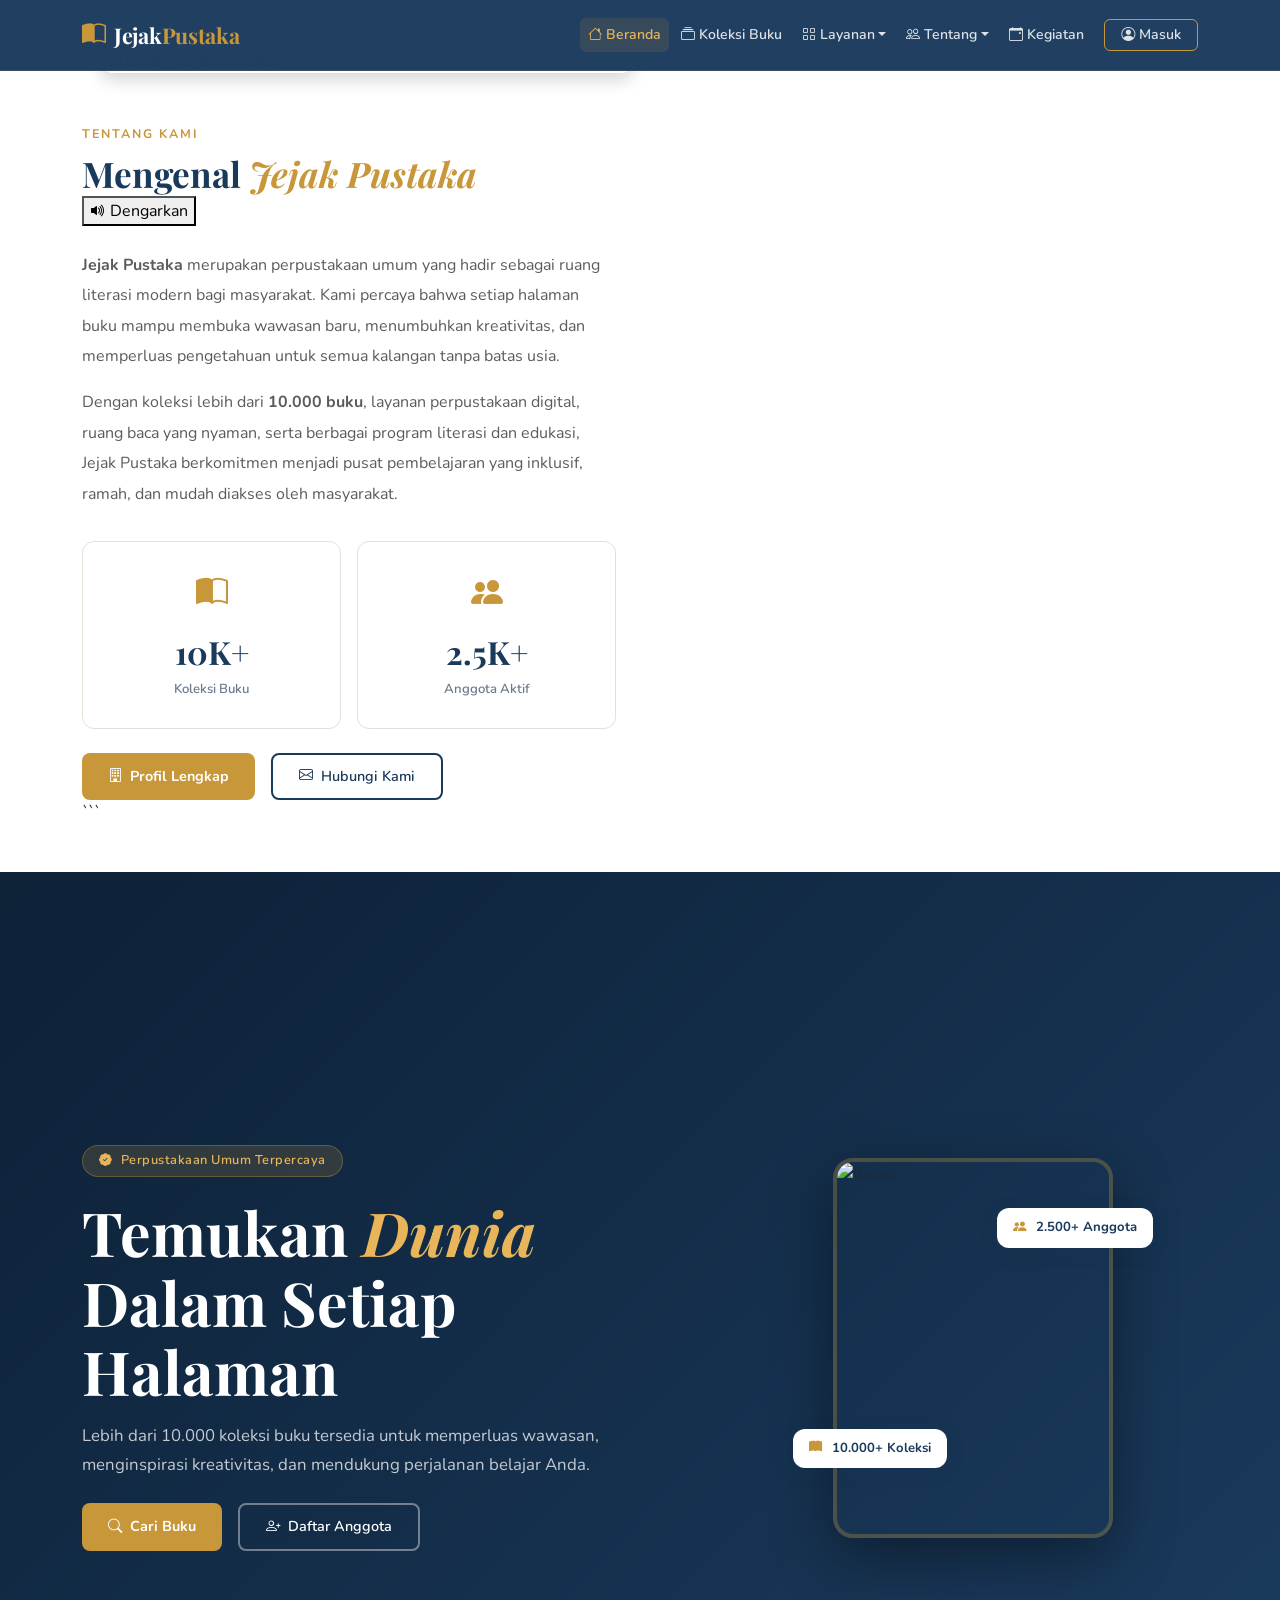
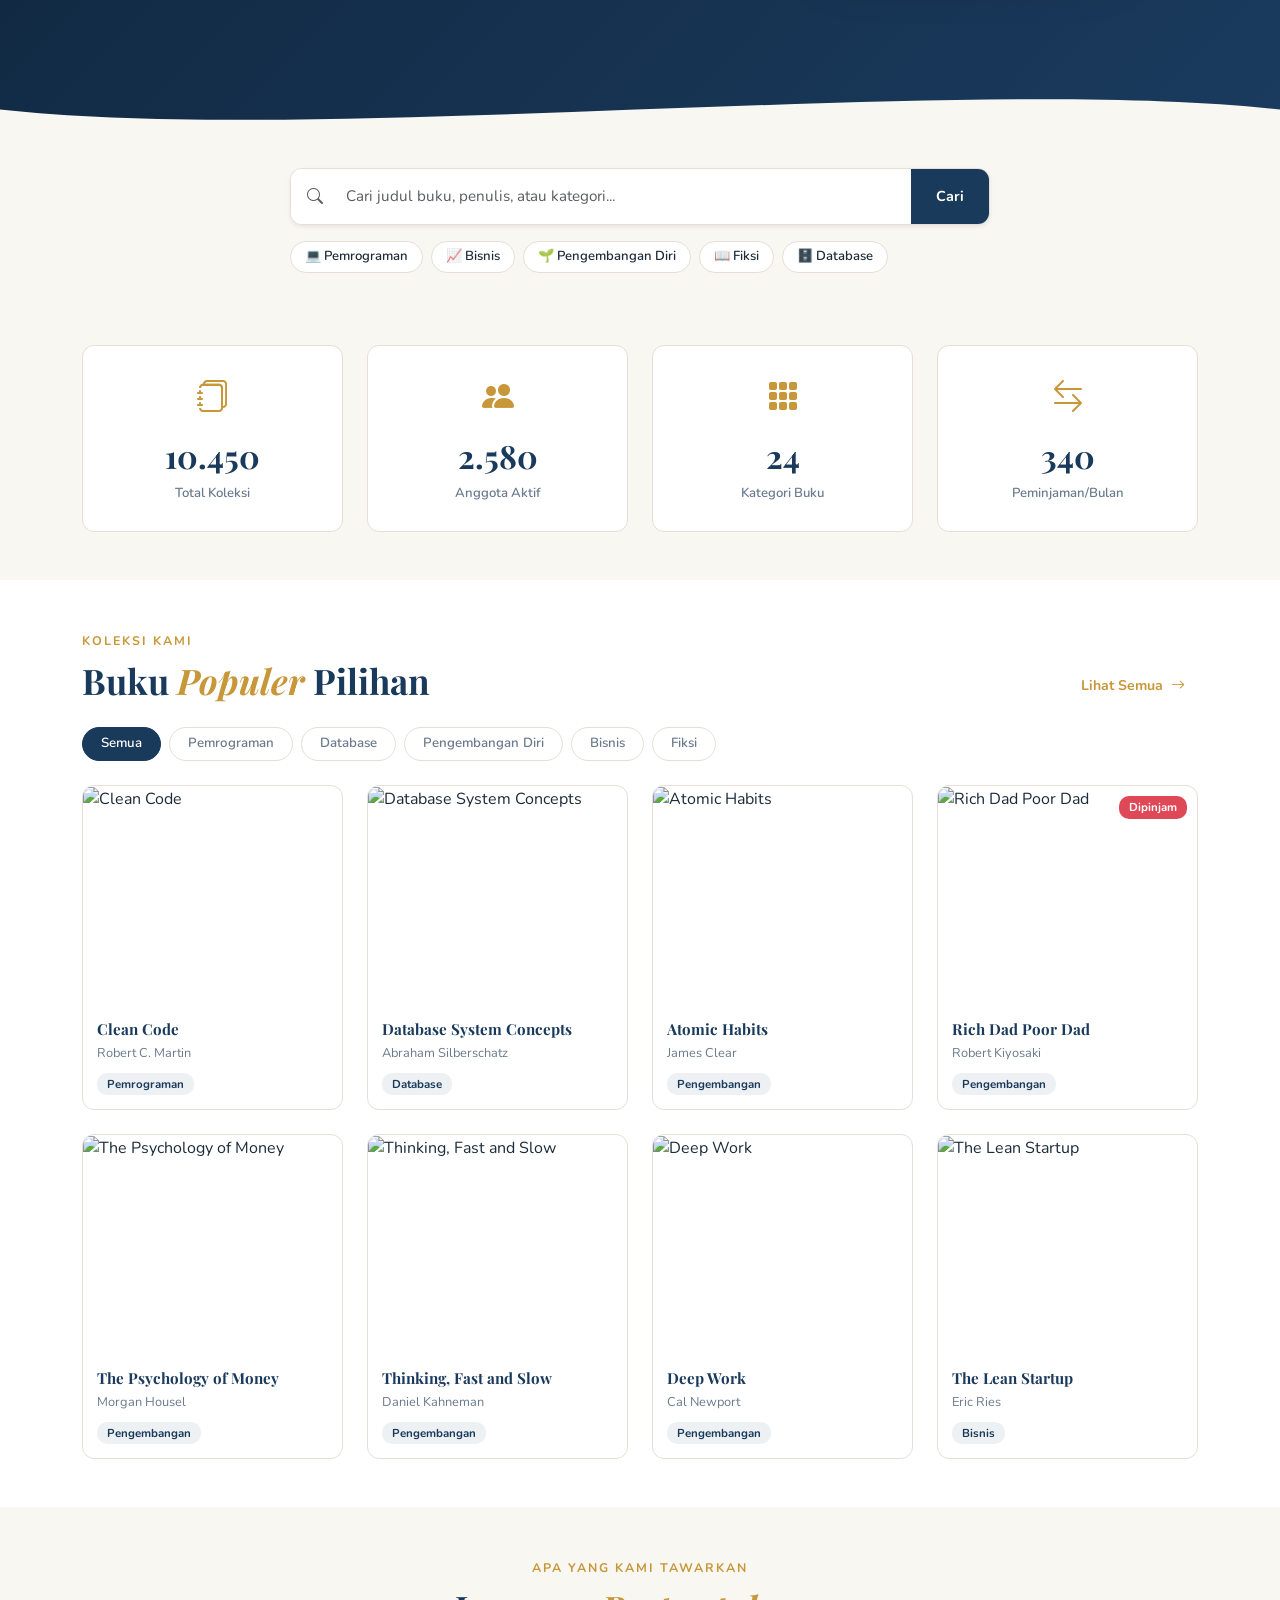
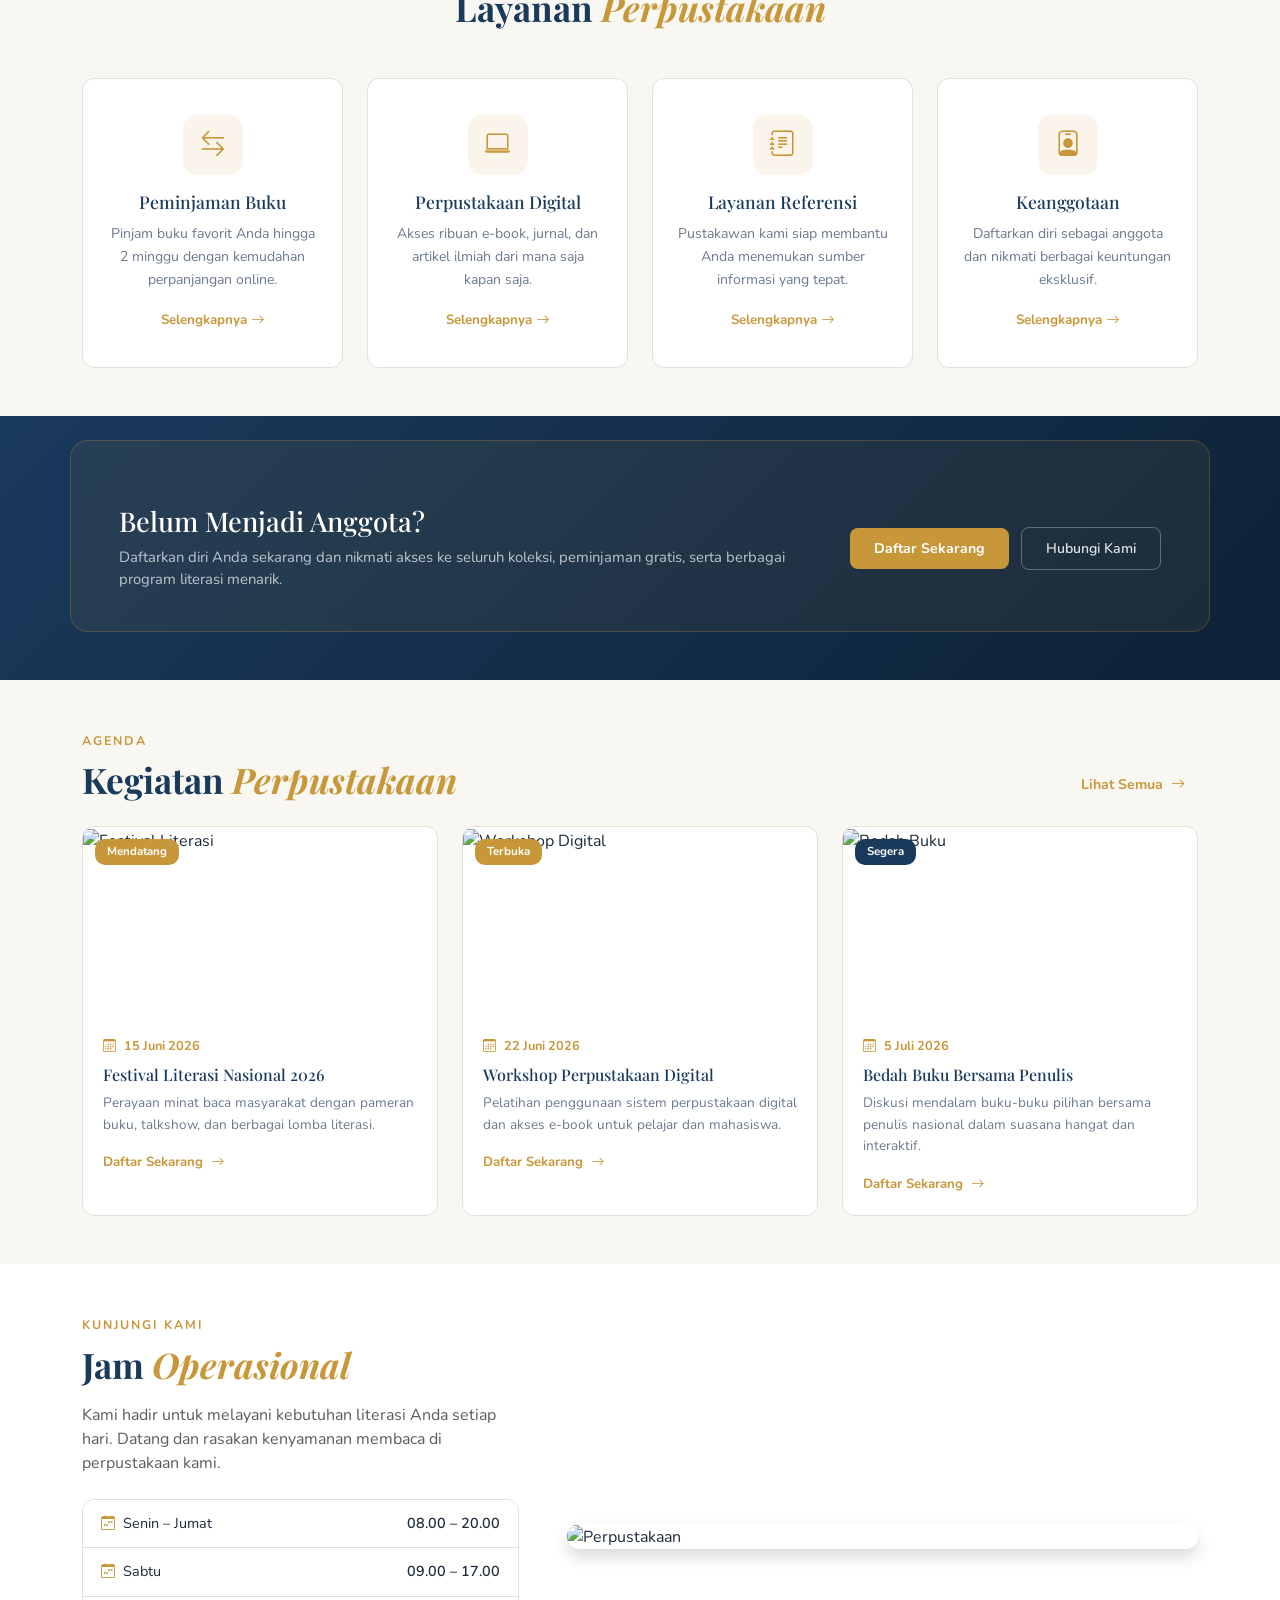
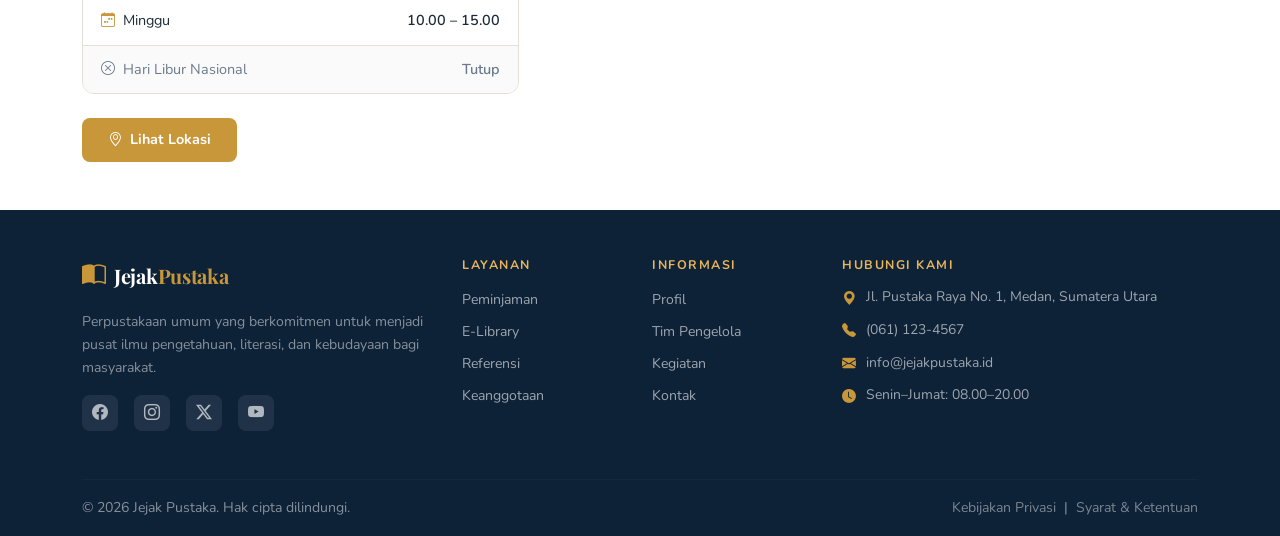
==== commit e8240128: "Update index.html" ====
--- a/index.html
+++ b/index.html
@@ -10,6 +10,97 @@
   <link rel="stylesheet" href="style.css">
 </head>
 <body>
+
+<!-- ===== TENTANG KAMI ===== -->
+
+<section class="py-5" style="background:#fff;">
+  <div class="container">
+    <div class="row align-items-center g-5">
+
+```
+  <!-- IMAGE -->
+  <div class="col-lg-6">
+    <div class="rounded-4 overflow-hidden shadow">
+      <img 
+        src="https://images.unsplash.com/photo-1526243741027-444d633d7365?w=900&q=80"
+        alt="Tentang Jejak Pustaka"
+        class="w-100"
+        style="height:450px;object-fit:cover;">
+    </div>
+  </div>
+
+  <!-- CONTENT -->
+  <div class="col-lg-6">
+
+    <span class="section-label">Tentang Kami</span>
+
+    <div class="d-flex flex-column align-items-start">
+      <h2 class="section-title">
+        Mengenal <em>Jejak Pustaka</em>
+      </h2>
+
+      <button class="tts-btn"
+        onclick="speakText('Jejak Pustaka adalah perpustakaan umum yang hadir sebagai ruang belajar, literasi, dan pengembangan masyarakat. Kami menyediakan ribuan koleksi buku, layanan digital, dan berbagai kegiatan edukatif untuk semua kalangan.')">
+
+        <i class="bi bi-volume-up-fill"></i>
+        Dengarkan
+      </button>
+    </div>
+
+    <p class="text-muted mt-4" style="line-height:1.9;">
+      <strong>Jejak Pustaka</strong> merupakan perpustakaan umum yang hadir sebagai ruang literasi modern bagi masyarakat. 
+      Kami percaya bahwa setiap halaman buku mampu membuka wawasan baru, menumbuhkan kreativitas, 
+      dan memperluas pengetahuan untuk semua kalangan tanpa batas usia.
+    </p>
+
+    <p class="text-muted" style="line-height:1.9;">
+      Dengan koleksi lebih dari <strong>10.000 buku</strong>, layanan perpustakaan digital, 
+      ruang baca yang nyaman, serta berbagai program literasi dan edukasi, 
+      Jejak Pustaka berkomitmen menjadi pusat pembelajaran yang inklusif, ramah, dan mudah diakses oleh masyarakat.
+    </p>
+
+    <div class="row g-3 mt-3">
+
+      <div class="col-sm-6">
+        <div class="stat-card text-center h-100">
+          <div class="stat-icon">
+            <i class="bi bi-book-half"></i>
+          </div>
+          <div class="stat-number">10K+</div>
+          <div class="stat-label">Koleksi Buku</div>
+        </div>
+      </div>
+
+      <div class="col-sm-6">
+        <div class="stat-card text-center h-100">
+          <div class="stat-icon">
+            <i class="bi bi-people-fill"></i>
+          </div>
+          <div class="stat-number">2.5K+</div>
+          <div class="stat-label">Anggota Aktif</div>
+        </div>
+      </div>
+
+    </div>
+
+    <div class="mt-4 d-flex flex-wrap gap-3">
+      <a href="profil.html" class="btn btn-primary-custom">
+        <i class="bi bi-building me-2"></i>
+        Profil Lengkap
+      </a>
+
+      <a href="kontak.html" class="btn btn-outline-light-custom" style="border-color:#1a3a5c;color:#1a3a5c;">
+        <i class="bi bi-envelope me-2"></i>
+        Hubungi Kami
+      </a>
+    </div>
+
+  </div>
+</div>
+```
+
+  </div>
+</section>
 
 <!-- ===== NAVBAR ===== -->
 <nav class="navbar navbar-expand-lg navbar-dark fixed-top" id="mainNav">
--- a/style.css
+++ b/style.css
@@ -1,49 +1,829 @@
-body {
-  background: linear-gradient(rgba(0,0,0,0.7), rgba(0,0,0,0.7)),
-  url('https://images.unsplash.com/photo-1512820790803-83ca734da794');
-  background-size: cover;
-  background-position: center;
-  background-attachment: fixed;
-  font-family: 'Poppins', sans-serif;
-}
-
-.navbar {
-  z-index: 9999;
-}
-
-.container {
-  background: rgba(255,255,255,0.1);
-  backdrop-filter: blur(15px);
-  border-radius: 20px;
-  padding: 25px;
-  color: white;
-}
-
-/* CARD */
-.card {
-  border-radius: 20px;
-  transition: 0.3s;
-}
-
-.card:hover {
-  transform: scale(1.05);
-}
-
-.card img {
-  height: 200px;
-  object-fit: cover;
-}
-
-/* LOGIN SIMPLE */
-#loginBox {
-  background: white;
-  color: black;
-  border-radius: 10px;
-  padding: 15px;
-}
-
-/* ERROR LOGIN */
-#errorMsg {
-  display: none;
-  font-size: 14px;
-}
+/* ===================================
+   JEJAK PUSTAKA — MAIN STYLESHEET
+   =================================== */
+
+:root {
+  --primary:    #1a3a5c;
+  --primary-dark: #122843;
+  --accent:     #c8973a;
+  --accent-light: #e8b55a;
+  --bg-light:   #f8f7f2;
+  --text-dark:  #1c2b3a;
+  --text-muted: #6b7a8d;
+  --white:      #ffffff;
+  --border:     #e4e0d8;
+  --shadow:     0 4px 20px rgba(26,58,92,0.10);
+  --radius:     12px;
+}
+
+* { box-sizing: border-box; }
+
+html { scroll-behavior: smooth; }
+
+body {
+  margin: 0;
+  padding: 0;
+  font-family: 'Nunito', sans-serif;
+  color: var(--text-dark);
+  background: var(--bg-light);
+  overflow-x: hidden;
+}
+
+/* ===== TYPOGRAPHY ===== */
+.section-label {
+  display: inline-block;
+  font-size: 0.78rem;
+  font-weight: 700;
+  letter-spacing: 2px;
+  text-transform: uppercase;
+  color: var(--accent);
+  margin-bottom: 8px;
+}
+
+.section-title {
+  font-family: 'Playfair Display', serif;
+  font-size: clamp(1.6rem, 3vw, 2.2rem);
+  font-weight: 700;
+  color: var(--primary);
+  line-height: 1.25;
+  margin: 0;
+}
+
+.section-title em {
+  font-style: italic;
+  color: var(--accent);
+}
+
+.brand-name {
+  font-family: 'Playfair Display', serif;
+  font-weight: 700;
+  font-size: 1.35rem;
+  letter-spacing: -0.3px;
+}
+
+.text-accent { color: var(--accent) !important; }
+
+/* ===== NAVBAR ===== */
+#mainNav {
+  background: rgba(26, 58, 92, 0.97);
+  backdrop-filter: blur(10px);
+  padding: 12px 0;
+  transition: all 0.3s ease;
+  border-bottom: 1px solid rgba(200,151,58,0.15);
+}
+
+#mainNav.scrolled {
+  padding: 8px 0;
+  box-shadow: 0 4px 20px rgba(0,0,0,0.25);
+}
+
+.navbar-brand { text-decoration: none; }
+
+.navbar-nav .nav-link {
+  font-size: 0.88rem;
+  font-weight: 600;
+  color: rgba(255,255,255,0.85) !important;
+  padding: 6px 10px;
+  border-radius: 6px;
+  transition: all 0.2s;
+}
+
+.navbar-nav .nav-link:hover,
+.navbar-nav .nav-link.active {
+  color: var(--accent-light) !important;
+  background: rgba(200,151,58,0.12);
+}
+
+.btn-outline-accent {
+  border: 1.5px solid var(--accent);
+  color: var(--accent) !important;
+  font-size: 0.85rem;
+  border-radius: 20px;
+  transition: all 0.25s;
+}
+
+.btn-outline-accent:hover {
+  background: var(--accent);
+  color: white !important;
+}
+
+.dropdown-menu-dark {
+  background: var(--primary-dark);
+  border: 1px solid rgba(200,151,58,0.2);
+  border-radius: 10px;
+  padding: 8px;
+  min-width: 220px;
+}
+
+.dropdown-menu-dark .dropdown-item {
+  color: rgba(255,255,255,0.85);
+  font-size: 0.87rem;
+  padding: 8px 14px;
+  border-radius: 6px;
+  transition: all 0.2s;
+}
+
+.dropdown-menu-dark .dropdown-item:hover {
+  background: rgba(200,151,58,0.15);
+  color: var(--accent-light);
+}
+
+.dropdown-menu-dark .dropdown-divider {
+  border-color: rgba(255,255,255,0.1);
+}
+
+/* ===== HERO ===== */
+.hero-section {
+  position: relative;
+  background: linear-gradient(135deg, #0d2137 0%, #1a3a5c 50%, #1e4470 100%);
+  padding-top: 80px;
+  overflow: hidden;
+}
+
+.hero-section::before {
+  content: '';
+  position: absolute; inset: 0;
+  background: url('https://images.unsplash.com/photo-1481627834876-b7833e8f5570?w=1200&q=60') center/cover;
+  opacity: 0.07;
+}
+
+.hero-overlay {
+  position: absolute; inset: 0;
+  background: linear-gradient(135deg, rgba(13,33,55,0.95) 0%, rgba(26,58,92,0.85) 100%);
+}
+
+.hero-content {
+  position: relative;
+  z-index: 2;
+}
+
+.min-vh-hero { min-height: 88vh; }
+
+.hero-badge {
+  display: inline-flex;
+  align-items: center;
+  background: rgba(200,151,58,0.18);
+  color: var(--accent-light);
+  border: 1px solid rgba(200,151,58,0.35);
+  border-radius: 30px;
+  padding: 5px 16px;
+  font-size: 0.8rem;
+  font-weight: 600;
+  letter-spacing: 0.5px;
+  margin-bottom: 20px;
+}
+
+.hero-title {
+  font-family: 'Playfair Display', serif;
+  font-size: clamp(2.2rem, 5vw, 3.8rem);
+  font-weight: 700;
+  color: white;
+  line-height: 1.15;
+  margin-bottom: 16px;
+}
+
+.hero-title em {
+  font-style: italic;
+  color: var(--accent-light);
+}
+
+.hero-subtitle {
+  color: rgba(255,255,255,0.75);
+  font-size: 1.05rem;
+  line-height: 1.7;
+  max-width: 520px;
+}
+
+.btn-primary-custom {
+  background: var(--accent);
+  color: white;
+  border: none;
+  padding: 11px 26px;
+  border-radius: 8px;
+  font-weight: 700;
+  font-size: 0.9rem;
+  transition: all 0.25s;
+  text-decoration: none;
+  display: inline-flex;
+  align-items: center;
+}
+
+.btn-primary-custom:hover {
+  background: var(--accent-light);
+  color: white;
+  transform: translateY(-2px);
+  box-shadow: 0 6px 20px rgba(200,151,58,0.35);
+}
+
+.btn-outline-light-custom {
+  background: transparent;
+  color: white;
+  border: 2px solid rgba(255,255,255,0.4);
+  padding: 11px 26px;
+  border-radius: 8px;
+  font-weight: 600;
+  font-size: 0.9rem;
+  transition: all 0.25s;
+  text-decoration: none;
+  display: inline-flex;
+  align-items: center;
+}
+
+.btn-outline-light-custom:hover {
+  border-color: white;
+  background: rgba(255,255,255,0.12);
+  color: white;
+}
+
+.hero-book-stack {
+  position: relative;
+  width: 340px;
+  height: 400px;
+}
+
+.hero-img-main {
+  width: 280px;
+  height: 380px;
+  object-fit: cover;
+  border-radius: 20px;
+  border: 4px solid rgba(200,151,58,0.3);
+  box-shadow: 0 20px 60px rgba(0,0,0,0.4);
+  position: absolute;
+  top: 10px;
+  left: 30px;
+}
+
+.floating-card {
+  position: absolute;
+  background: white;
+  border-radius: 12px;
+  padding: 10px 16px;
+  display: flex;
+  align-items: center;
+  gap: 10px;
+  font-size: 0.82rem;
+  font-weight: 700;
+  color: var(--primary);
+  box-shadow: var(--shadow);
+  animation: float 3s ease-in-out infinite;
+}
+
+.card-1 { bottom: 80px; left: -10px; animation-delay: 0s; }
+.card-2 { top: 60px; right: -10px; animation-delay: 1.5s; }
+
+@keyframes float {
+  0%, 100% { transform: translateY(0); }
+  50% { transform: translateY(-8px); }
+}
+
+.hero-wave {
+  position: absolute;
+  bottom: -1px; left: 0; right: 0;
+  line-height: 0;
+}
+
+.hero-wave svg { display: block; width: 100%; }
+
+/* ===== SEARCH ===== */
+.search-wrapper { max-width: 700px; margin: 0 auto; }
+
+.search-bar {
+  border-radius: 12px;
+  overflow: hidden;
+  border: 1.5px solid var(--border);
+  background: white;
+}
+
+.search-bar .form-control {
+  font-size: 0.95rem;
+  background: white;
+}
+
+.search-bar .form-control:focus { box-shadow: none; }
+
+.btn-search {
+  background: var(--primary);
+  color: white;
+  font-weight: 700;
+  border-radius: 0;
+  font-size: 0.9rem;
+  transition: background 0.2s;
+}
+
+.btn-search:hover { background: var(--accent); color: white; }
+
+.cat-badge {
+  background: white;
+  border: 1.5px solid var(--border);
+  color: var(--text-dark);
+  padding: 5px 14px;
+  border-radius: 20px;
+  font-size: 0.82rem;
+  font-weight: 600;
+  cursor: pointer;
+  transition: all 0.2s;
+}
+
+.cat-badge:hover {
+  border-color: var(--accent);
+  color: var(--accent);
+  background: rgba(200,151,58,0.05);
+}
+
+/* ===== STATS ===== */
+.stat-card {
+  background: white;
+  border-radius: var(--radius);
+  padding: 28px 20px;
+  border: 1px solid var(--border);
+  transition: all 0.25s;
+}
+
+.stat-card:hover {
+  transform: translateY(-4px);
+  box-shadow: var(--shadow);
+}
+
+.stat-icon {
+  font-size: 2rem;
+  color: var(--accent);
+  margin-bottom: 10px;
+}
+
+.stat-number {
+  font-family: 'Playfair Display', serif;
+  font-size: 2rem;
+  font-weight: 700;
+  color: var(--primary);
+}
+
+.stat-label {
+  font-size: 0.82rem;
+  color: var(--text-muted);
+  font-weight: 600;
+  margin-top: 4px;
+}
+
+/* ===== SECTION HEADER ===== */
+.section-header { margin-bottom: 8px; }
+
+.btn-link-custom {
+  color: var(--accent);
+  font-weight: 700;
+  font-size: 0.88rem;
+  text-decoration: none;
+  transition: gap 0.2s;
+}
+
+.btn-link-custom:hover { color: var(--primary); }
+
+/* ===== FILTER TABS ===== */
+.filter-btn {
+  background: white;
+  border: 1.5px solid var(--border);
+  color: var(--text-muted);
+  padding: 6px 18px;
+  border-radius: 20px;
+  font-size: 0.83rem;
+  font-weight: 600;
+  cursor: pointer;
+  transition: all 0.2s;
+}
+
+.filter-btn:hover, .filter-btn.active {
+  background: var(--primary);
+  border-color: var(--primary);
+  color: white;
+}
+
+/* ===== BOOK CARDS ===== */
+.book-card {
+  background: white;
+  border-radius: var(--radius);
+  overflow: hidden;
+  border: 1px solid var(--border);
+  cursor: pointer;
+  transition: all 0.3s;
+}
+
+.book-card:hover {
+  transform: translateY(-5px);
+  box-shadow: 0 10px 30px rgba(26,58,92,0.15);
+}
+
+.book-cover-wrap {
+  position: relative;
+  overflow: hidden;
+  height: 220px;
+}
+
+.book-cover-wrap img {
+  width: 100%;
+  height: 100%;
+  object-fit: cover;
+  transition: transform 0.4s;
+}
+
+.book-card:hover .book-cover-wrap img { transform: scale(1.06); }
+
+.book-overlay {
+  position: absolute;
+  inset: 0;
+  background: rgba(26,58,92,0.7);
+  display: flex;
+  align-items: center;
+  justify-content: center;
+  opacity: 0;
+  transition: opacity 0.3s;
+}
+
+.book-card:hover .book-overlay { opacity: 1; }
+
+.book-overlay span {
+  color: white;
+  font-weight: 700;
+  font-size: 0.88rem;
+  background: var(--accent);
+  padding: 7px 18px;
+  border-radius: 20px;
+}
+
+.badge-not-available {
+  position: absolute;
+  top: 10px;
+  right: 10px;
+  background: rgba(220,53,69,0.9);
+  color: white;
+  font-size: 0.72rem;
+  font-weight: 700;
+  padding: 3px 10px;
+  border-radius: 10px;
+}
+
+.book-info { padding: 14px; }
+
+.book-title {
+  font-family: 'Playfair Display', serif;
+  font-size: 0.95rem;
+  font-weight: 700;
+  color: var(--primary);
+  margin: 0 0 4px;
+  line-height: 1.3;
+  display: -webkit-box;
+  -webkit-line-clamp: 2;
+  -webkit-box-orient: vertical;
+  overflow: hidden;
+}
+
+.book-author {
+  font-size: 0.8rem;
+  color: var(--text-muted);
+  margin: 0 0 8px;
+}
+
+.book-kat {
+  background: rgba(26,58,92,0.07);
+  color: var(--primary);
+  font-size: 0.72rem;
+  font-weight: 700;
+  text-transform: capitalize;
+  padding: 3px 10px;
+  border-radius: 10px;
+}
+
+/* ===== SERVICES ===== */
+.services-section { background: var(--bg-light); }
+
+.service-card {
+  background: white;
+  border: 1px solid var(--border);
+  border-radius: var(--radius);
+  padding: 36px 24px;
+  height: 100%;
+  transition: all 0.3s;
+}
+
+.service-card:hover {
+  border-color: var(--accent);
+  transform: translateY(-4px);
+  box-shadow: var(--shadow);
+}
+
+.service-icon {
+  width: 60px;
+  height: 60px;
+  background: rgba(200,151,58,0.1);
+  border-radius: 14px;
+  display: flex;
+  align-items: center;
+  justify-content: center;
+  font-size: 1.6rem;
+  color: var(--accent);
+  margin: 0 auto 16px;
+  transition: all 0.3s;
+}
+
+.service-card:hover .service-icon {
+  background: var(--accent);
+  color: white;
+}
+
+.service-card h5 {
+  font-family: 'Playfair Display', serif;
+  font-size: 1.1rem;
+  color: var(--primary);
+  margin-bottom: 10px;
+}
+
+.service-card p {
+  font-size: 0.88rem;
+  color: var(--text-muted);
+  line-height: 1.65;
+}
+
+.service-link {
+  font-size: 0.84rem;
+  font-weight: 700;
+  color: var(--accent);
+  text-decoration: none;
+  transition: color 0.2s;
+}
+
+.service-link:hover { color: var(--primary); }
+
+/* ===== CTA BANNER ===== */
+.cta-banner {
+  background: linear-gradient(135deg, var(--primary) 0%, #0d2137 100%);
+}
+
+.cta-inner {
+  background: rgba(200,151,58,0.08);
+  border: 1px solid rgba(200,151,58,0.25);
+  border-radius: 18px;
+  padding: 40px 36px;
+}
+
+.cta-inner h3 {
+  font-family: 'Playfair Display', serif;
+  color: white;
+  font-size: 1.7rem;
+  margin-bottom: 8px;
+}
+
+.cta-inner p {
+  color: rgba(255,255,255,0.7);
+  font-size: 0.93rem;
+  margin: 0;
+}
+
+.btn-cta-white {
+  background: var(--accent);
+  color: white;
+  border: none;
+  padding: 10px 24px;
+  border-radius: 8px;
+  font-weight: 700;
+  font-size: 0.88rem;
+  text-decoration: none;
+  display: inline-block;
+  transition: all 0.25s;
+}
+
+.btn-cta-white:hover {
+  background: var(--accent-light);
+  color: white;
+  transform: translateY(-2px);
+}
+
+.btn-cta-outline {
+  background: transparent;
+  color: rgba(255,255,255,0.85);
+  border: 1.5px solid rgba(255,255,255,0.3);
+  padding: 10px 24px;
+  border-radius: 8px;
+  font-weight: 600;
+  font-size: 0.88rem;
+  text-decoration: none;
+  display: inline-block;
+  transition: all 0.25s;
+}
+
+.btn-cta-outline:hover {
+  border-color: white;
+  color: white;
+}
+
+/* ===== EVENT CARDS ===== */
+.event-card {
+  background: white;
+  border-radius: var(--radius);
+  overflow: hidden;
+  border: 1px solid var(--border);
+  transition: all 0.3s;
+  height: 100%;
+}
+
+.event-card:hover {
+  transform: translateY(-5px);
+  box-shadow: 0 12px 35px rgba(26,58,92,0.13);
+}
+
+.event-img-wrap {
+  position: relative;
+  overflow: hidden;
+  height: 190px;
+}
+
+.event-img-wrap img {
+  width: 100%;
+  height: 100%;
+  object-fit: cover;
+  transition: transform 0.4s;
+}
+
+.event-card:hover .event-img-wrap img { transform: scale(1.05); }
+
+.event-badge {
+  position: absolute;
+  top: 12px;
+  left: 12px;
+  background: var(--accent);
+  color: white;
+  font-size: 0.72rem;
+  font-weight: 700;
+  padding: 4px 12px;
+  border-radius: 10px;
+}
+
+.upcoming-badge { background: var(--primary) !important; }
+
+.event-body { padding: 20px; }
+
+.event-date {
+  font-size: 0.8rem;
+  color: var(--accent);
+  font-weight: 700;
+  margin-bottom: 8px;
+}
+
+.event-body h5 {
+  font-family: 'Playfair Display', serif;
+  font-size: 1rem;
+  color: var(--primary);
+  margin-bottom: 8px;
+}
+
+.event-body p {
+  font-size: 0.85rem;
+  color: var(--text-muted);
+  line-height: 1.6;
+  margin-bottom: 14px;
+}
+
+.btn-event {
+  font-size: 0.83rem;
+  font-weight: 700;
+  color: var(--accent);
+  text-decoration: none;
+  transition: color 0.2s;
+}
+
+.btn-event:hover { color: var(--primary); }
+
+/* ===== JAM OPERASIONAL ===== */
+.hour-table { border: 1px solid var(--border); border-radius: 12px; overflow: hidden; }
+
+.hour-row {
+  display: flex;
+  justify-content: space-between;
+  align-items: center;
+  padding: 13px 18px;
+  font-size: 0.9rem;
+  border-bottom: 1px solid var(--border);
+  background: white;
+  transition: background 0.2s;
+}
+
+.hour-row:last-child { border-bottom: none; }
+.hour-row:hover { background: var(--bg-light); }
+.hour-row.closed { color: var(--text-muted); background: #fafafa; }
+
+/* ===== MODAL ===== */
+.login-header { background: linear-gradient(135deg, var(--primary), var(--primary-dark)); }
+
+.form-control-login {
+  border-radius: 8px;
+  border: 1.5px solid var(--border);
+  padding: 10px 14px;
+  font-size: 0.9rem;
+  transition: border-color 0.2s;
+}
+
+.form-control-login:focus {
+  border-color: var(--accent);
+  box-shadow: 0 0 0 3px rgba(200,151,58,0.12);
+}
+
+.modal-info-table td {
+  padding: 6px 8px;
+  font-size: 0.9rem;
+}
+
+.badge-kategori {
+  background: rgba(26,58,92,0.08);
+  color: var(--primary);
+  padding: 3px 12px;
+  border-radius: 10px;
+  font-size: 0.82rem;
+  font-weight: 700;
+  text-transform: capitalize;
+}
+
+/* ===== FOOTER ===== */
+.footer-section {
+  background: #0d2137;
+  color: white;
+}
+
+.text-muted-footer { color: rgba(255,255,255,0.5); font-size: 0.88rem; line-height: 1.65; }
+
+.footer-heading {
+  font-size: 0.78rem;
+  font-weight: 700;
+  letter-spacing: 1.5px;
+  text-transform: uppercase;
+  color: var(--accent-light);
+  margin-bottom: 14px;
+}
+
+.footer-links {
+  list-style: none;
+  padding: 0;
+  margin: 0;
+}
+
+.footer-links li { margin-bottom: 8px; }
+
+.footer-links a {
+  color: rgba(255,255,255,0.6);
+  text-decoration: none;
+  font-size: 0.88rem;
+  transition: color 0.2s;
+}
+
+.footer-links a:hover { color: var(--accent-light); }
+
+.footer-contact {
+  list-style: none;
+  padding: 0;
+  margin: 0;
+}
+
+.footer-contact li {
+  color: rgba(255,255,255,0.6);
+  font-size: 0.87rem;
+  margin-bottom: 10px;
+  display: flex;
+  align-items: flex-start;
+  gap: 10px;
+}
+
+.footer-contact li i { margin-top: 2px; flex-shrink: 0; }
+
+.social-links a {
+  width: 36px;
+  height: 36px;
+  border-radius: 8px;
+  background: rgba(255,255,255,0.08);
+  color: rgba(255,255,255,0.65);
+  display: flex;
+  align-items: center;
+  justify-content: center;
+  font-size: 1rem;
+  text-decoration: none;
+  transition: all 0.2s;
+}
+
+.social-links a:hover {
+  background: var(--accent);
+  color: white;
+}
+
+.footer-divider { border-color: rgba(255,255,255,0.1); }
+
+.footer-bottom-link {
+  color: rgba(255,255,255,0.45);
+  text-decoration: none;
+  transition: color 0.2s;
+}
+
+.footer-bottom-link:hover { color: var(--accent-light); }
+
+/* ===== RESPONSIVE ===== */
+@media (max-width: 768px) {
+  .min-vh-hero { min-height: auto; padding: 60px 0 100px; }
+  .hero-title { font-size: 2.1rem; }
+  .hero-book-stack { display: none; }
+  .stat-number { font-size: 1.6rem; }
+  .cta-inner { padding: 28px 20px; }
+}
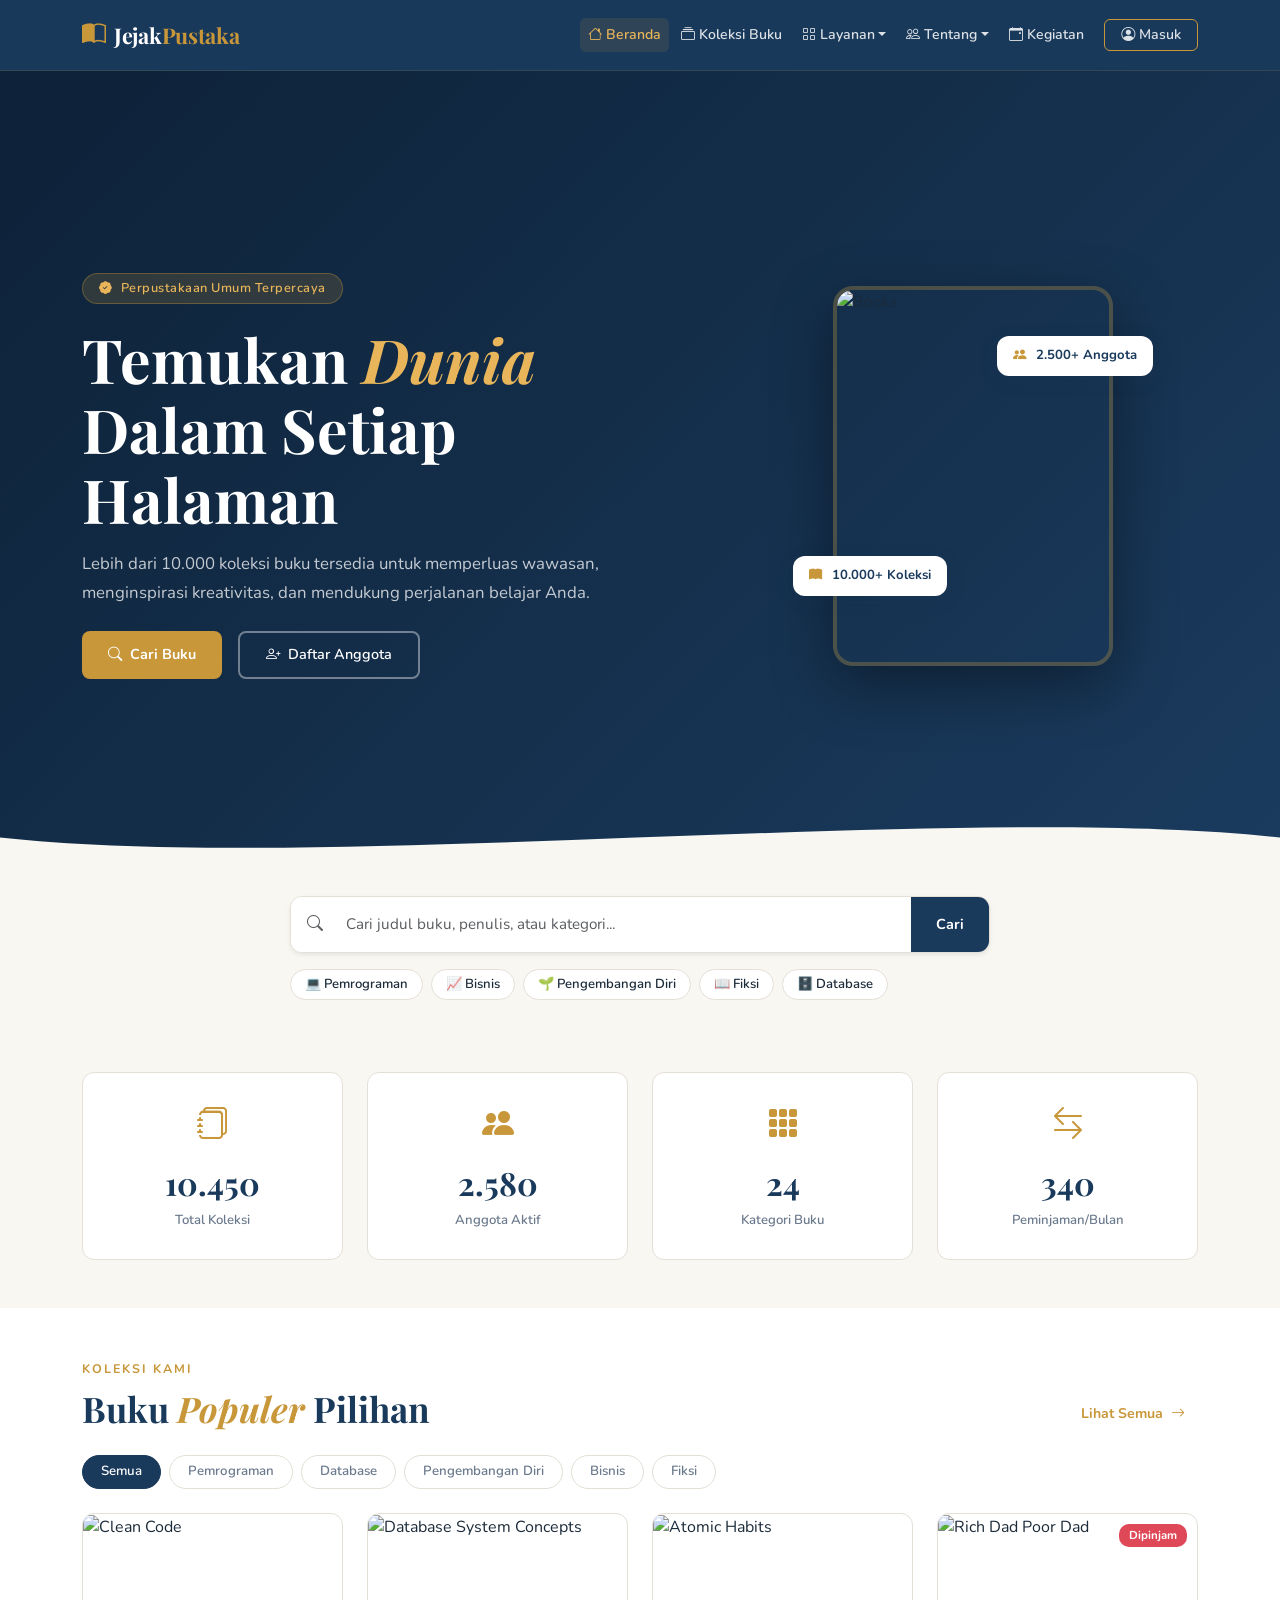
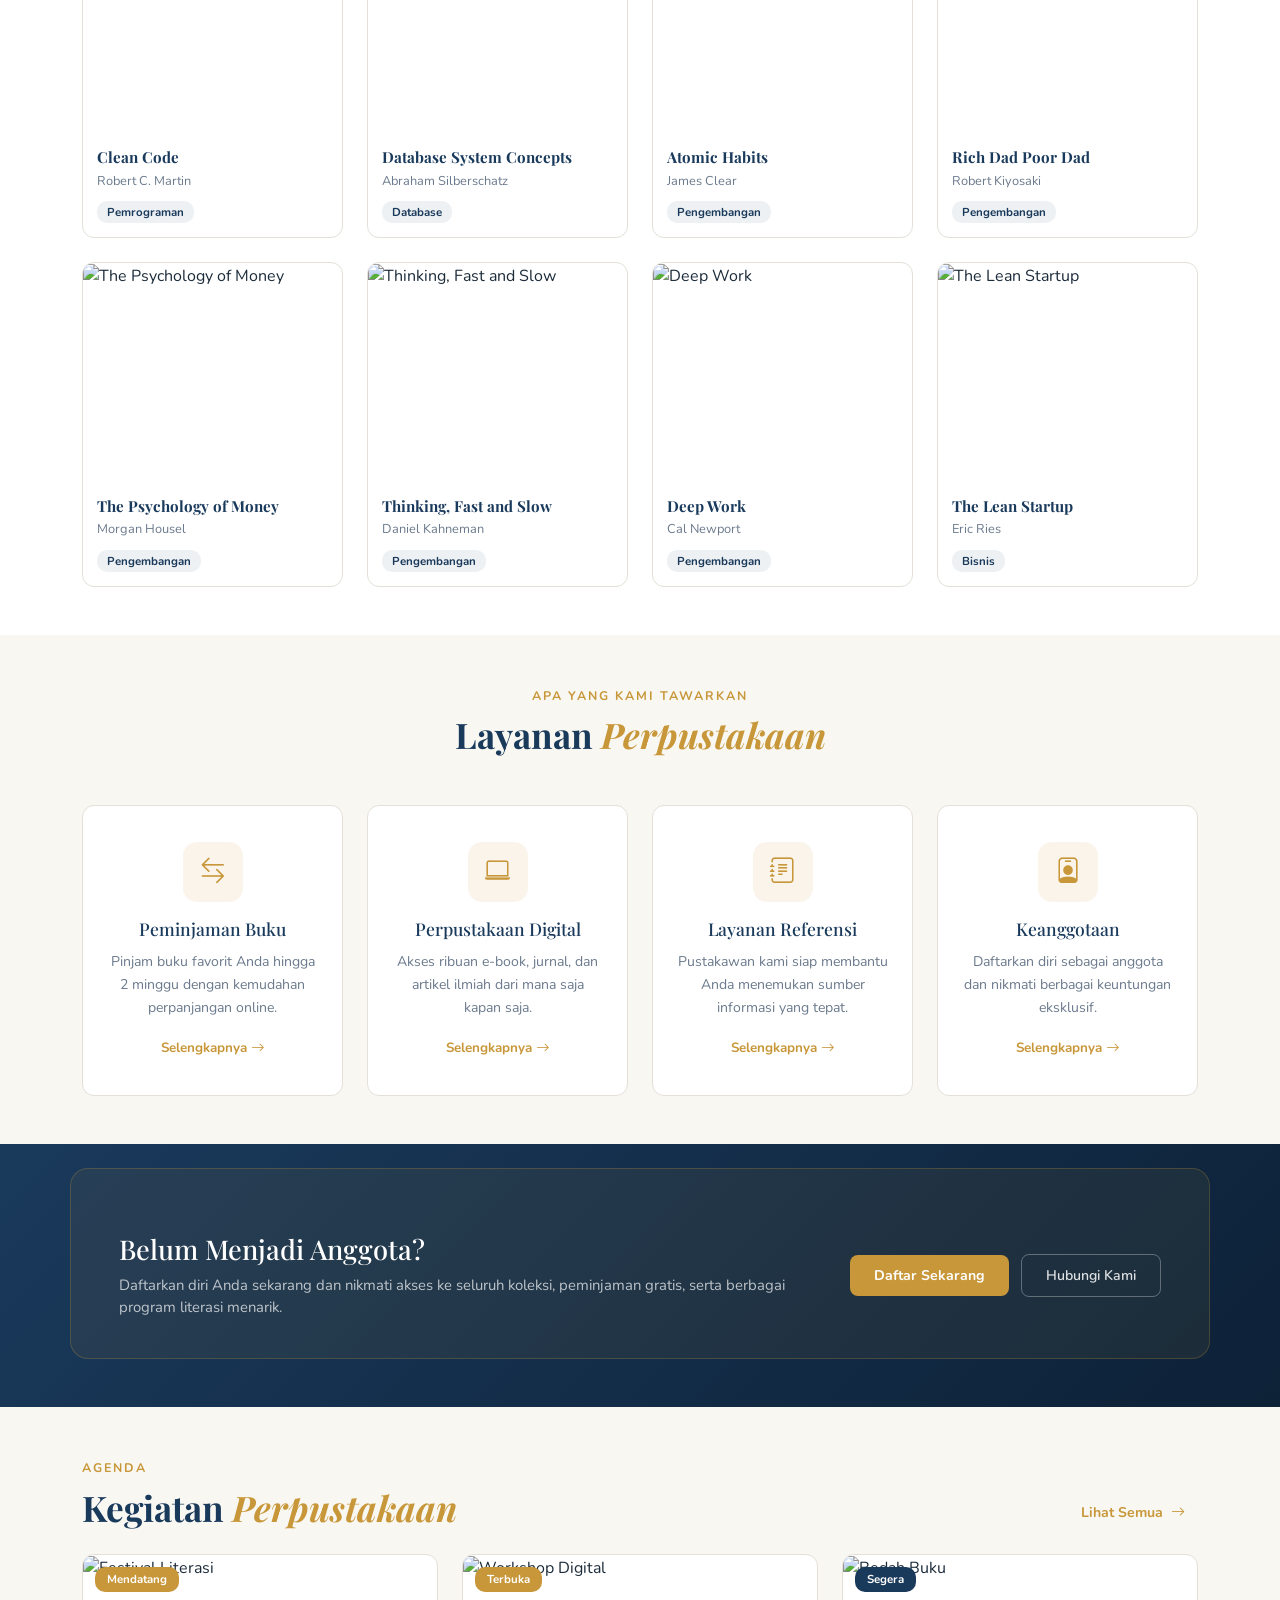
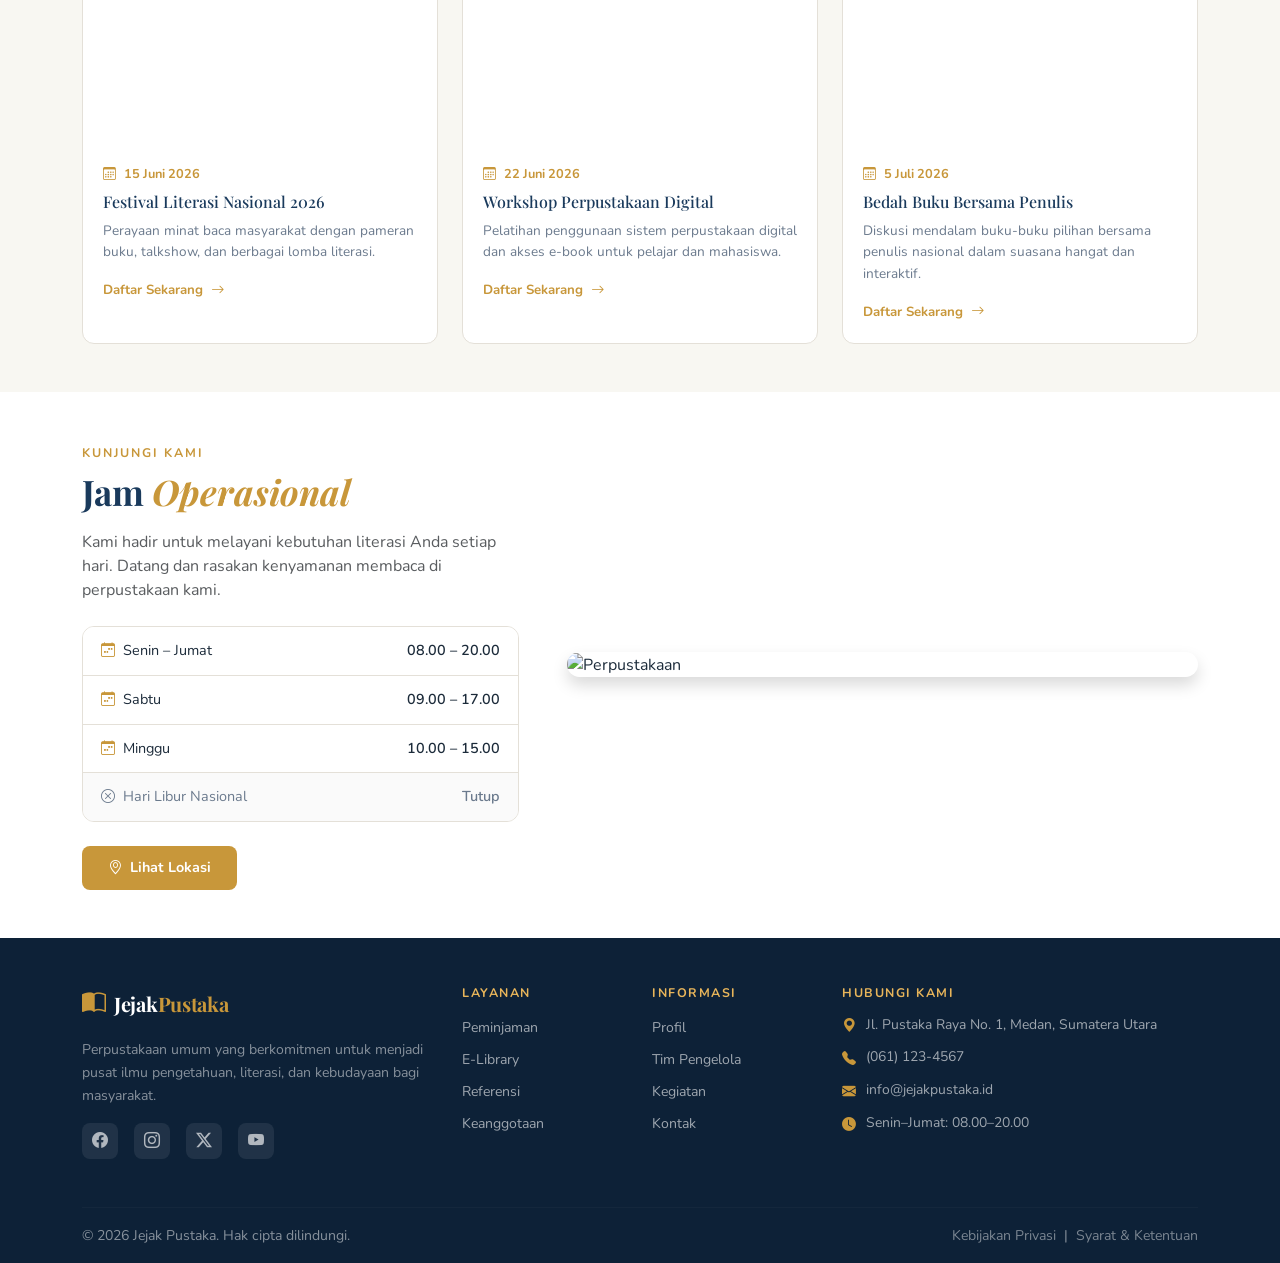
==== commit 72e02c0c: "Update index.html" ====
--- a/index.html
+++ b/index.html
@@ -10,98 +10,7 @@
   <link rel="stylesheet" href="style.css">
 </head>
 <body>
-
-<!-- ===== TENTANG KAMI ===== -->
-
-<section class="py-5" style="background:#fff;">
-  <div class="container">
-    <div class="row align-items-center g-5">
-
-```
-  <!-- IMAGE -->
-  <div class="col-lg-6">
-    <div class="rounded-4 overflow-hidden shadow">
-      <img 
-        src="https://images.unsplash.com/photo-1526243741027-444d633d7365?w=900&q=80"
-        alt="Tentang Jejak Pustaka"
-        class="w-100"
-        style="height:450px;object-fit:cover;">
-    </div>
-  </div>
-
-  <!-- CONTENT -->
-  <div class="col-lg-6">
-
-    <span class="section-label">Tentang Kami</span>
-
-    <div class="d-flex flex-column align-items-start">
-      <h2 class="section-title">
-        Mengenal <em>Jejak Pustaka</em>
-      </h2>
-
-      <button class="tts-btn"
-        onclick="speakText('Jejak Pustaka adalah perpustakaan umum yang hadir sebagai ruang belajar, literasi, dan pengembangan masyarakat. Kami menyediakan ribuan koleksi buku, layanan digital, dan berbagai kegiatan edukatif untuk semua kalangan.')">
-
-        <i class="bi bi-volume-up-fill"></i>
-        Dengarkan
-      </button>
-    </div>
-
-    <p class="text-muted mt-4" style="line-height:1.9;">
-      <strong>Jejak Pustaka</strong> merupakan perpustakaan umum yang hadir sebagai ruang literasi modern bagi masyarakat. 
-      Kami percaya bahwa setiap halaman buku mampu membuka wawasan baru, menumbuhkan kreativitas, 
-      dan memperluas pengetahuan untuk semua kalangan tanpa batas usia.
-    </p>
-
-    <p class="text-muted" style="line-height:1.9;">
-      Dengan koleksi lebih dari <strong>10.000 buku</strong>, layanan perpustakaan digital, 
-      ruang baca yang nyaman, serta berbagai program literasi dan edukasi, 
-      Jejak Pustaka berkomitmen menjadi pusat pembelajaran yang inklusif, ramah, dan mudah diakses oleh masyarakat.
-    </p>
-
-    <div class="row g-3 mt-3">
-
-      <div class="col-sm-6">
-        <div class="stat-card text-center h-100">
-          <div class="stat-icon">
-            <i class="bi bi-book-half"></i>
-          </div>
-          <div class="stat-number">10K+</div>
-          <div class="stat-label">Koleksi Buku</div>
-        </div>
-      </div>
-
-      <div class="col-sm-6">
-        <div class="stat-card text-center h-100">
-          <div class="stat-icon">
-            <i class="bi bi-people-fill"></i>
-          </div>
-          <div class="stat-number">2.5K+</div>
-          <div class="stat-label">Anggota Aktif</div>
-        </div>
-      </div>
-
-    </div>
-
-    <div class="mt-4 d-flex flex-wrap gap-3">
-      <a href="profil.html" class="btn btn-primary-custom">
-        <i class="bi bi-building me-2"></i>
-        Profil Lengkap
-      </a>
-
-      <a href="kontak.html" class="btn btn-outline-light-custom" style="border-color:#1a3a5c;color:#1a3a5c;">
-        <i class="bi bi-envelope me-2"></i>
-        Hubungi Kami
-      </a>
-    </div>
-
-  </div>
-</div>
-```
-
-  </div>
-</section>
-
+  
 <!-- ===== NAVBAR ===== -->
 <nav class="navbar navbar-expand-lg navbar-dark fixed-top" id="mainNav">
   <div class="container">
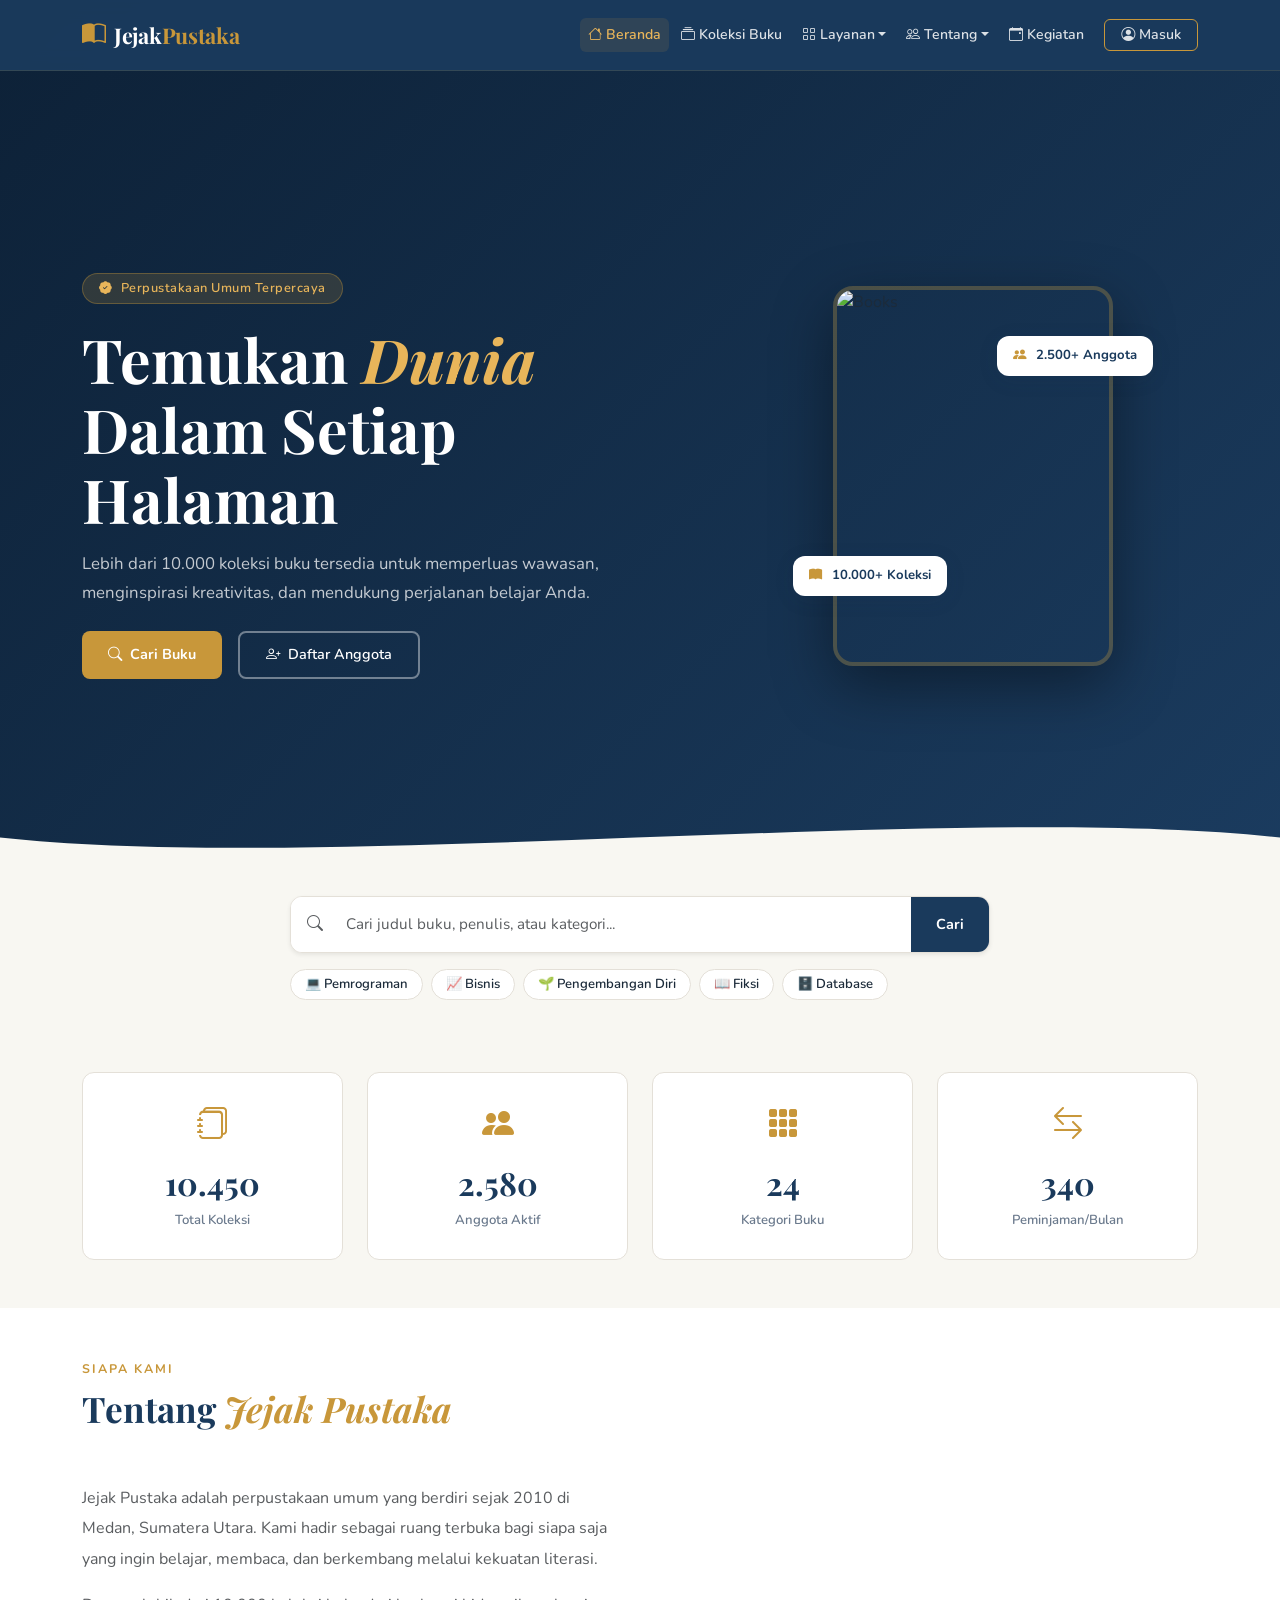
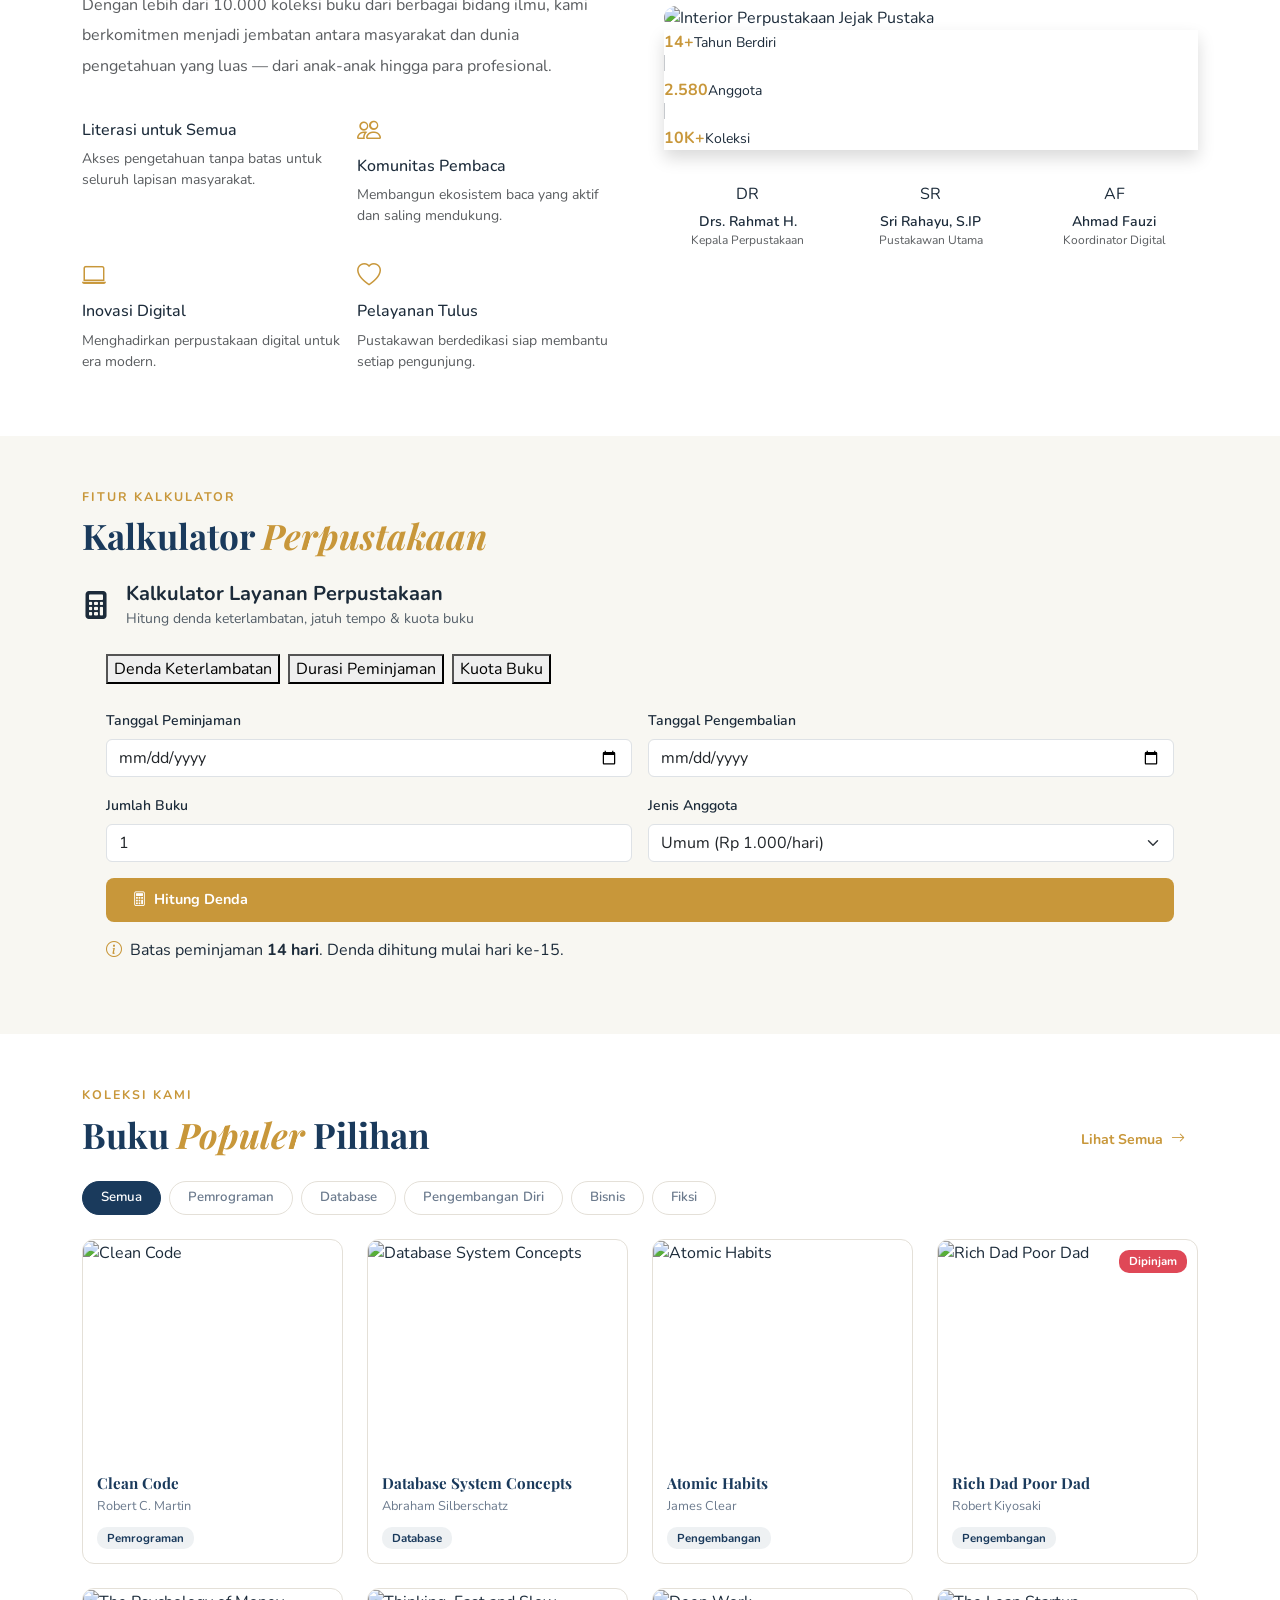
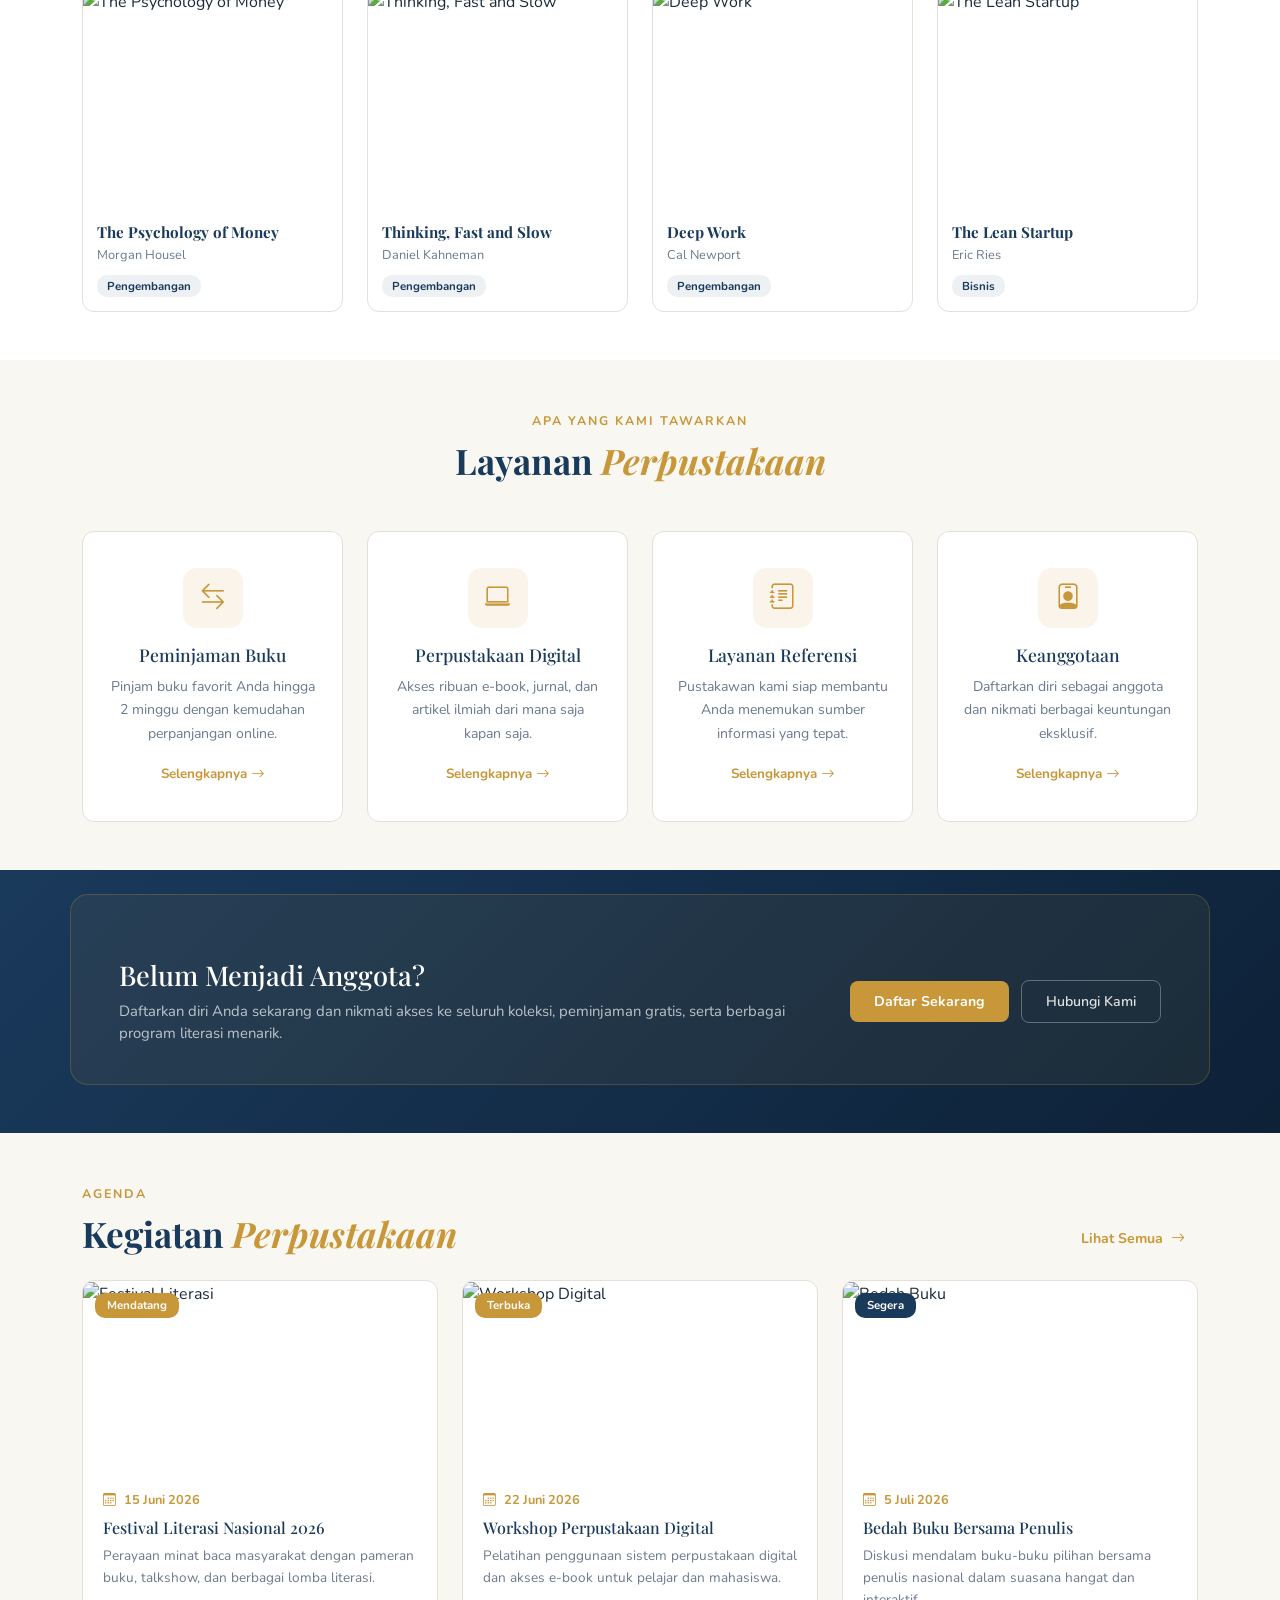
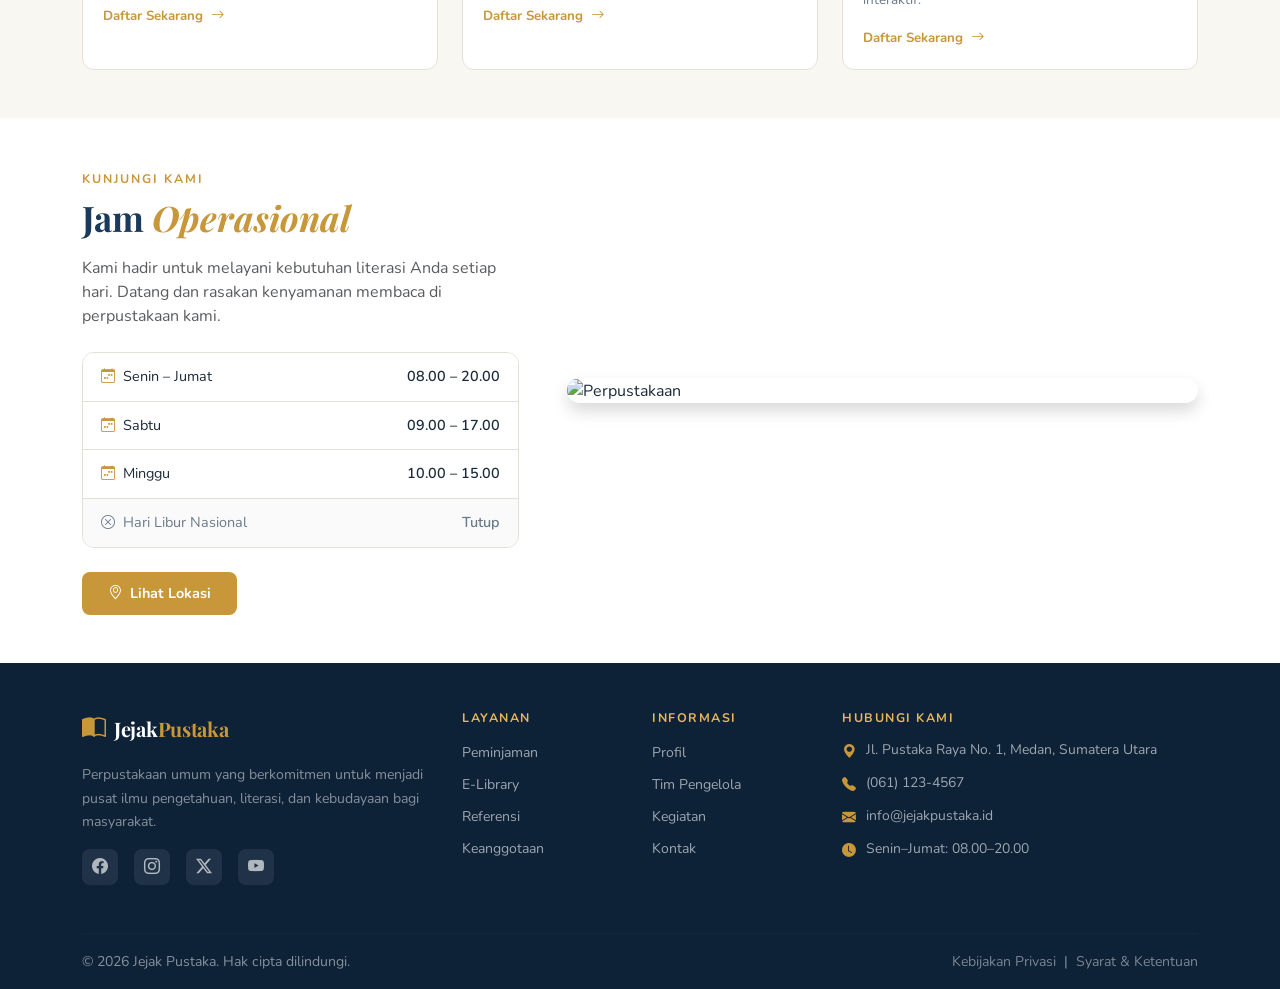
==== commit 7a7fad97: "Update index.html" ====
--- a/index.html
+++ b/index.html
@@ -149,6 +149,237 @@
   </div>
 </section>
 
+<!-- ===== TENTANG KAMI ===== -->
+<section class="about-section py-5" style="background:#fff;">
+  <div class="container">
+    <span class="section-label">Siapa Kami</span>
+    <h2 class="section-title">Tentang <em>Jejak Pustaka</em></h2>
+    <div class="row g-5 align-items-center mt-1">
+      <div class="col-lg-6">
+        <p class="text-muted" style="line-height:1.9;">
+          Jejak Pustaka adalah perpustakaan umum yang berdiri sejak 2010 di Medan, Sumatera Utara. Kami hadir sebagai ruang terbuka bagi siapa saja yang ingin belajar, membaca, dan berkembang melalui kekuatan literasi.
+        </p>
+        <p class="text-muted" style="line-height:1.9;">
+          Dengan lebih dari 10.000 koleksi buku dari berbagai bidang ilmu, kami berkomitmen menjadi jembatan antara masyarakat dan dunia pengetahuan yang luas — dari anak-anak hingga para profesional.
+        </p>
+        <div class="row g-3 mt-2">
+          <div class="col-6">
+            <div class="about-value-card">
+              <i class="bi bi-book-open text-accent fs-4 mb-2 d-block"></i>
+              <h6>Literasi untuk Semua</h6>
+              <p class="text-muted small">Akses pengetahuan tanpa batas untuk seluruh lapisan masyarakat.</p>
+            </div>
+          </div>
+          <div class="col-6">
+            <div class="about-value-card">
+              <i class="bi bi-people text-accent fs-4 mb-2 d-block"></i>
+              <h6>Komunitas Pembaca</h6>
+              <p class="text-muted small">Membangun ekosistem baca yang aktif dan saling mendukung.</p>
+            </div>
+          </div>
+          <div class="col-6">
+            <div class="about-value-card">
+              <i class="bi bi-laptop text-accent fs-4 mb-2 d-block"></i>
+              <h6>Inovasi Digital</h6>
+              <p class="text-muted small">Menghadirkan perpustakaan digital untuk era modern.</p>
+            </div>
+          </div>
+          <div class="col-6">
+            <div class="about-value-card">
+              <i class="bi bi-heart text-accent fs-4 mb-2 d-block"></i>
+              <h6>Pelayanan Tulus</h6>
+              <p class="text-muted small">Pustakawan berdedikasi siap membantu setiap pengunjung.</p>
+            </div>
+          </div>
+        </div>
+      </div>
+      <div class="col-lg-6">
+        <div class="about-img-wrap position-relative">
+          <img src="https://images.unsplash.com/photo-1521587760476-6c12a4b040da?w=600&q=80"
+               alt="Interior Perpustakaan Jejak Pustaka" class="rounded-4 w-100" style="height:360px;object-fit:cover;">
+          <div class="about-float-card shadow">
+            <div class="about-mini-stat"><span class="fw-bold text-accent">14+</span><small>Tahun Berdiri</small></div>
+            <div class="vr"></div>
+            <div class="about-mini-stat"><span class="fw-bold text-accent">2.580</span><small>Anggota</small></div>
+            <div class="vr"></div>
+            <div class="about-mini-stat"><span class="fw-bold text-accent">10K+</span><small>Koleksi</small></div>
+          </div>
+        </div>
+        <!-- Tim Pengelola -->
+        <div class="row g-3 mt-3">
+          <div class="col-4">
+            <div class="team-mini-card text-center">
+              <div class="team-avatar mx-auto mb-2">DR</div>
+              <h6 class="small fw-semibold mb-0">Drs. Rahmat H.</h6>
+              <p class="text-muted" style="font-size:.75rem;">Kepala Perpustakaan</p>
+            </div>
+          </div>
+          <div class="col-4">
+            <div class="team-mini-card text-center">
+              <div class="team-avatar mx-auto mb-2">SR</div>
+              <h6 class="small fw-semibold mb-0">Sri Rahayu, S.IP</h6>
+              <p class="text-muted" style="font-size:.75rem;">Pustakawan Utama</p>
+            </div>
+          </div>
+          <div class="col-4">
+            <div class="team-mini-card text-center">
+              <div class="team-avatar mx-auto mb-2">AF</div>
+              <h6 class="small fw-semibold mb-0">Ahmad Fauzi</h6>
+              <p class="text-muted" style="font-size:.75rem;">Koordinator Digital</p>
+            </div>
+          </div>
+        </div>
+      </div>
+    </div>
+  </div>
+</section>
+
+<!-- ===== KALKULATOR ===== -->
+<section class="py-5" style="background:#f8f7f2;">
+  <div class="container">
+    <span class="section-label">Fitur Kalkulator</span>
+    <h2 class="section-title">Kalkulator <em>Perpustakaan</em></h2>
+    <div class="calc-box mt-4">
+      <div class="calc-header d-flex align-items-center gap-3">
+        <i class="bi bi-calculator-fill fs-3"></i>
+        <div>
+          <h5 class="mb-0 fw-bold">Kalkulator Layanan Perpustakaan</h5>
+          <small class="opacity-75">Hitung denda keterlambatan, jatuh tempo & kuota buku</small>
+        </div>
+      </div>
+      <div class="calc-body p-4">
+        <!-- Tab Buttons -->
+        <div class="d-flex flex-wrap gap-2 mb-4">
+          <button class="calc-tab active" onclick="switchCalcTab('denda',this)">Denda Keterlambatan</button>
+          <button class="calc-tab" onclick="switchCalcTab('durasi',this)">Durasi Peminjaman</button>
+          <button class="calc-tab" onclick="switchCalcTab('kuota',this)">Kuota Buku</button>
+        </div>
+
+        <!-- Tab: Denda -->
+        <div id="calc-denda">
+          <div class="row g-3">
+            <div class="col-md-6">
+              <label class="form-label small fw-semibold">Tanggal Peminjaman</label>
+              <input type="date" id="c-pinjam" class="form-control">
+            </div>
+            <div class="col-md-6">
+              <label class="form-label small fw-semibold">Tanggal Pengembalian</label>
+              <input type="date" id="c-kembali" class="form-control">
+            </div>
+            <div class="col-md-6">
+              <label class="form-label small fw-semibold">Jumlah Buku</label>
+              <input type="number" id="c-buku" class="form-control" value="1" min="1" max="5">
+            </div>
+            <div class="col-md-6">
+              <label class="form-label small fw-semibold">Jenis Anggota</label>
+              <select id="c-jenis" class="form-select">
+                <option value="1000">Umum (Rp 1.000/hari)</option>
+                <option value="500">Pelajar (Rp 500/hari)</option>
+                <option value="0">Premium (Gratis)</option>
+              </select>
+            </div>
+          </div>
+          <button class="btn btn-primary-custom mt-3 w-100" onclick="hitungDendaLib()">
+            <i class="bi bi-calculator me-2"></i>Hitung Denda
+          </button>
+          <div id="calc-res-denda" class="calc-result mt-3 d-none">
+            <div class="calc-res-item">
+              <div class="calc-res-val" id="cr-terlambat">-</div>
+              <div class="calc-res-lbl">Hari Terlambat</div>
+            </div>
+            <div class="calc-res-item danger">
+              <div class="calc-res-val" id="cr-denda">-</div>
+              <div class="calc-res-lbl">Total Denda</div>
+            </div>
+            <div class="calc-res-item">
+              <div class="calc-res-val" id="cr-perbuku">-</div>
+              <div class="calc-res-lbl">Per Buku</div>
+            </div>
+          </div>
+          <div class="calc-note mt-3">
+            <i class="bi bi-info-circle me-1 text-accent"></i>
+            Batas peminjaman <strong>14 hari</strong>. Denda dihitung mulai hari ke-15.
+          </div>
+        </div>
+
+        <!-- Tab: Durasi -->
+        <div id="calc-durasi" class="d-none">
+          <div class="row g-3">
+            <div class="col-md-6">
+              <label class="form-label small fw-semibold">Tanggal Pinjam</label>
+              <input type="date" id="dur-pinjam" class="form-control">
+            </div>
+            <div class="col-md-6">
+              <label class="form-label small fw-semibold">Lama Peminjaman</label>
+              <select id="dur-lama" class="form-select">
+                <option value="7">7 hari</option>
+                <option value="14" selected>14 hari (standar)</option>
+              </select>
+            </div>
+          </div>
+          <button class="btn btn-primary-custom mt-3 w-100" onclick="hitungDurasiLib()">
+            <i class="bi bi-calendar-check me-2"></i>Hitung Jatuh Tempo
+          </button>
+          <div id="calc-res-durasi" class="calc-result mt-3 d-none">
+            <div class="calc-res-item">
+              <div class="calc-res-val" id="dr-jatuh">-</div>
+              <div class="calc-res-lbl">Jatuh Tempo</div>
+            </div>
+            <div class="calc-res-item">
+              <div class="calc-res-val" id="dr-sisa">-</div>
+              <div class="calc-res-lbl">Sisa Hari</div>
+            </div>
+            <div class="calc-res-item">
+              <div class="calc-res-val" id="dr-status">-</div>
+              <div class="calc-res-lbl">Status</div>
+            </div>
+          </div>
+          <div class="calc-note mt-3">
+            <i class="bi bi-info-circle me-1 text-accent"></i>
+            Perpanjangan dilakukan 1x secara online sebelum jatuh tempo.
+          </div>
+        </div>
+
+        <!-- Tab: Kuota -->
+        <div id="calc-kuota" class="d-none">
+          <div class="row g-3">
+            <div class="col-md-6">
+              <label class="form-label small fw-semibold">Jenis Keanggotaan</label>
+              <select id="k-jenis" class="form-select" onchange="updateKuotaLib()">
+                <option value="biasa">Anggota Biasa (maks 3 buku)</option>
+                <option value="pelajar">Pelajar/Mahasiswa (maks 5 buku)</option>
+                <option value="premium">Anggota Premium (maks 10 buku)</option>
+              </select>
+            </div>
+            <div class="col-md-6">
+              <label class="form-label small fw-semibold">Buku Sedang Dipinjam</label>
+              <input type="number" id="k-dipinjam" class="form-control" value="0" min="0" oninput="updateKuotaLib()">
+            </div>
+          </div>
+          <div id="calc-res-kuota" class="calc-result mt-3">
+            <div class="calc-res-item">
+              <div class="calc-res-val" id="kr-maks">3</div>
+              <div class="calc-res-lbl">Maks. Buku</div>
+            </div>
+            <div class="calc-res-item">
+              <div class="calc-res-val" id="kr-sisa">3</div>
+              <div class="calc-res-lbl">Sisa Kuota</div>
+            </div>
+            <div class="calc-res-item">
+              <div class="calc-res-val" id="kr-durasi">14 hr</div>
+              <div class="calc-res-lbl">Durasi Pinjam</div>
+            </div>
+          </div>
+          <div class="calc-note mt-3" id="k-note-lib">
+            <i class="bi bi-info-circle me-1 text-accent"></i>
+            Anggota Biasa: maks 3 buku, 14 hari, denda Rp 1.000/hari.
+          </div>
+        </div>
+      </div>
+    </div>
+  </div>
+</section>
+
 <!-- ===== BUKU TERBARU ===== -->
 <section class="py-5 section-books" style="background:#fff;">
   <div class="container">
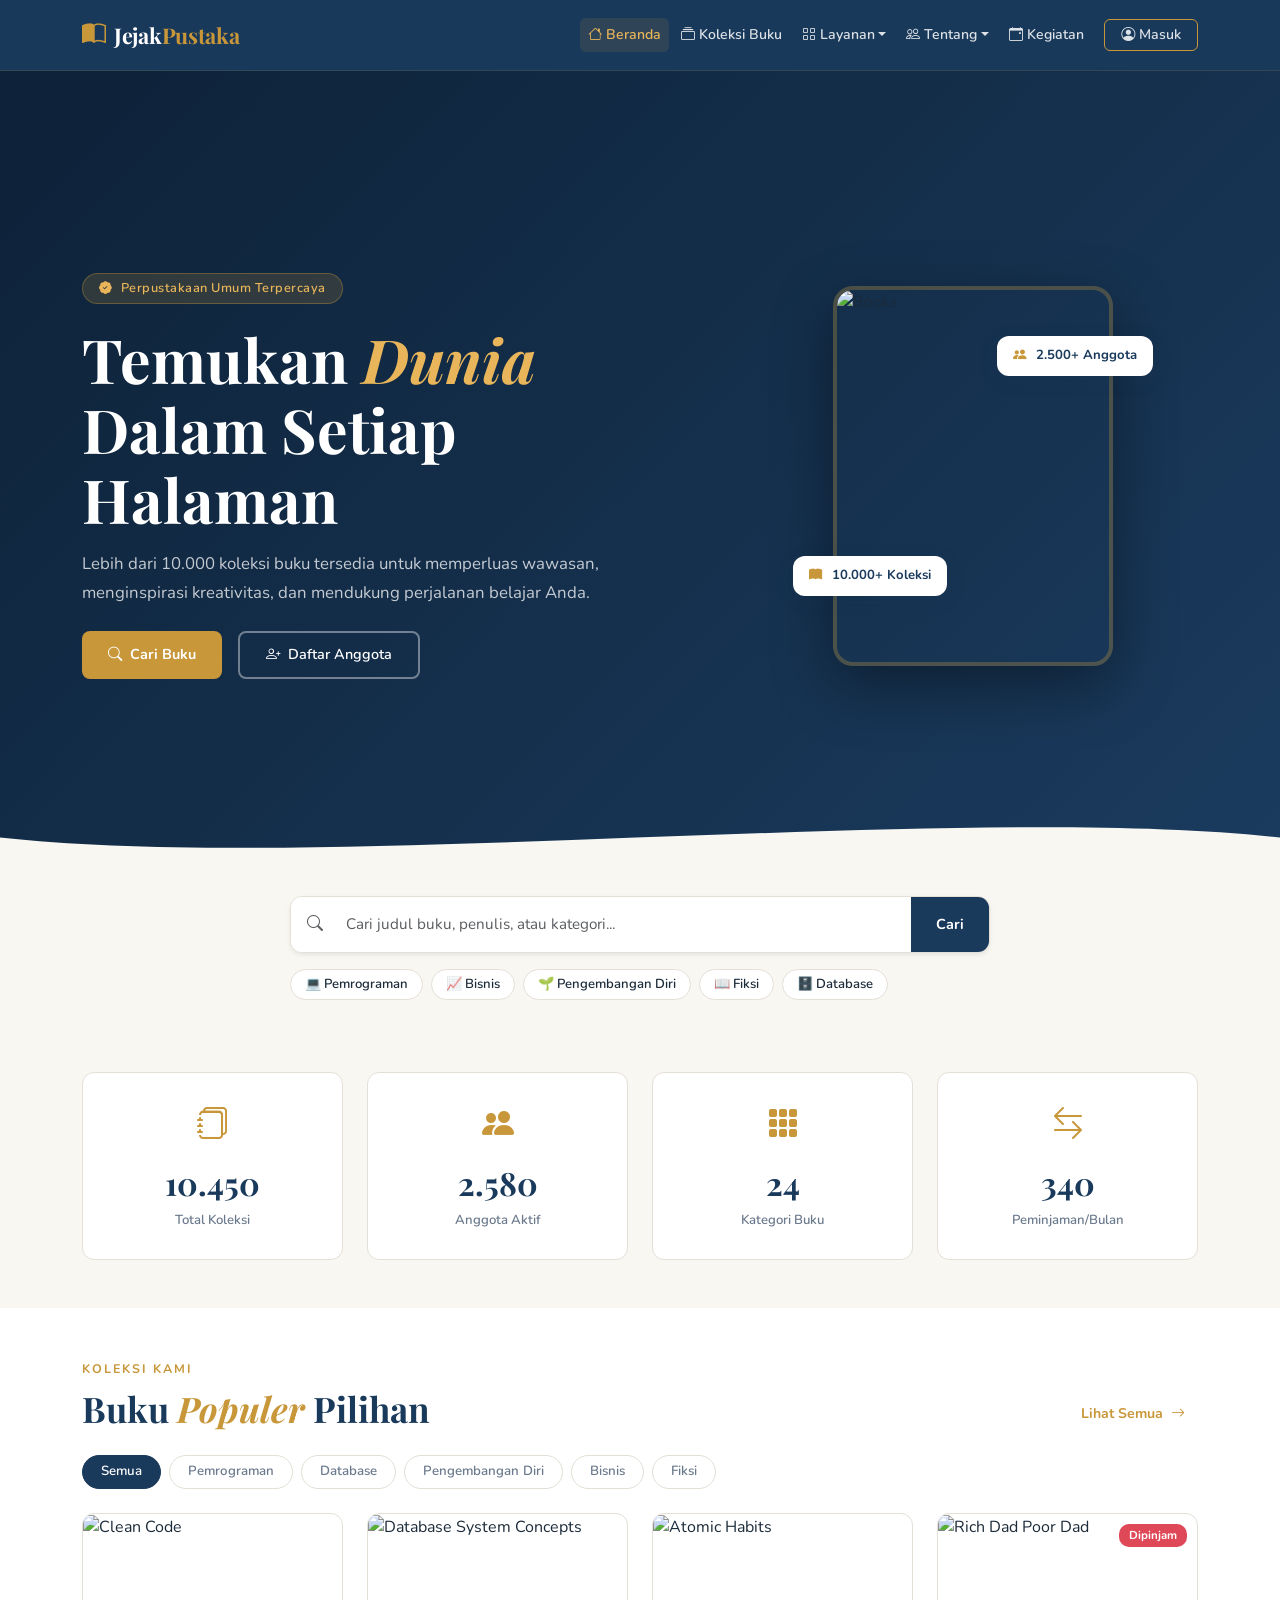
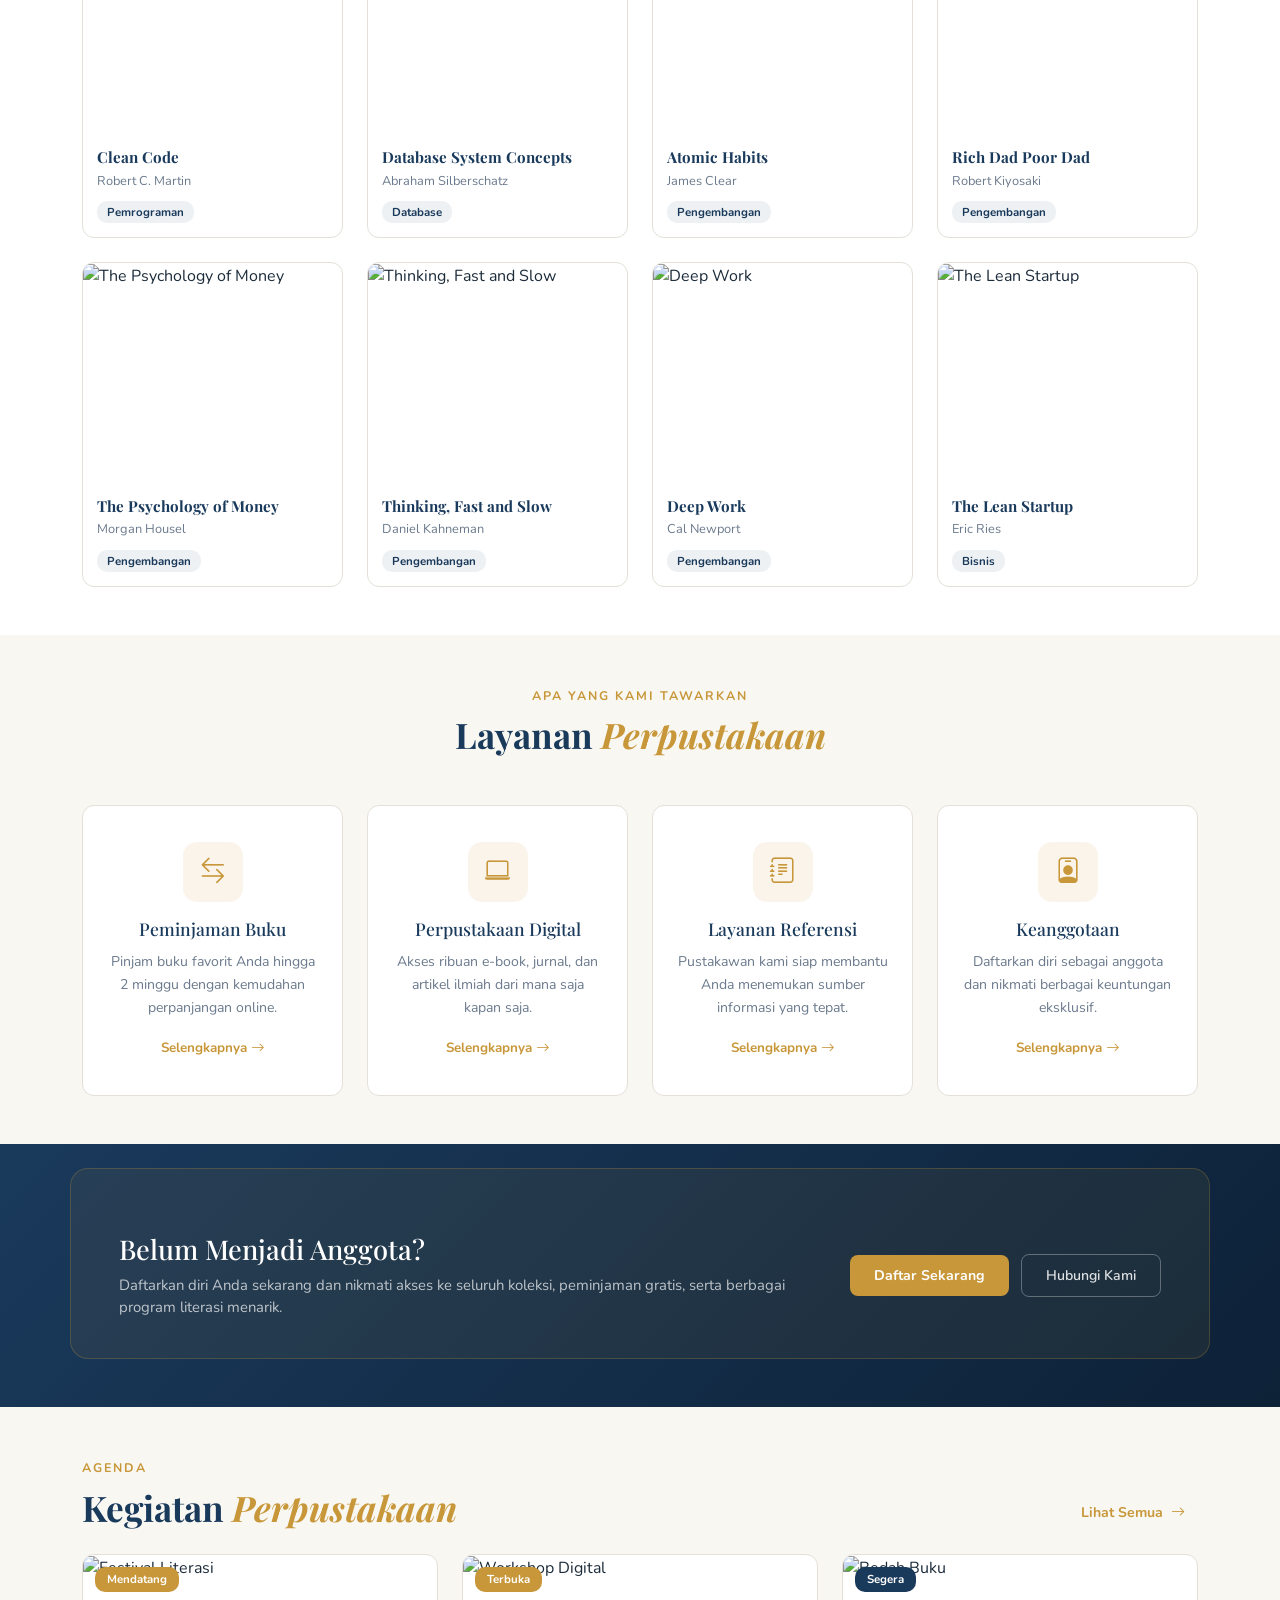
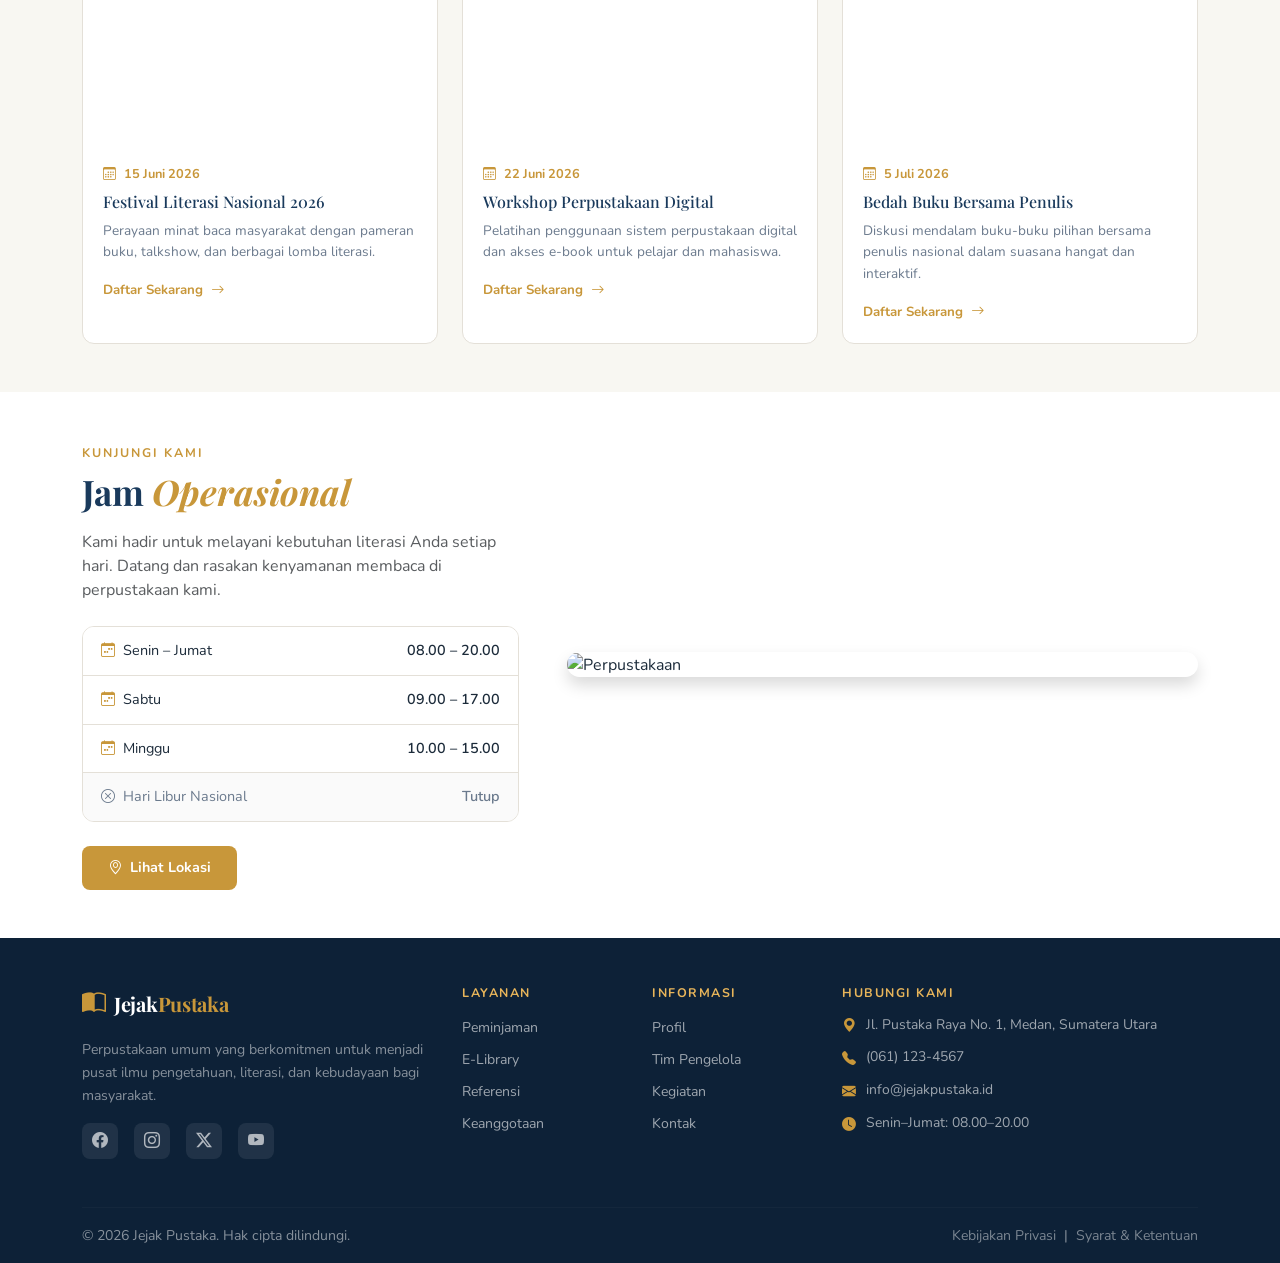
==== commit 7b905e86: "Update index.html" ====
--- a/index.html
+++ b/index.html
@@ -149,237 +149,6 @@
   </div>
 </section>
 
-<!-- ===== TENTANG KAMI ===== -->
-<section class="about-section py-5" style="background:#fff;">
-  <div class="container">
-    <span class="section-label">Siapa Kami</span>
-    <h2 class="section-title">Tentang <em>Jejak Pustaka</em></h2>
-    <div class="row g-5 align-items-center mt-1">
-      <div class="col-lg-6">
-        <p class="text-muted" style="line-height:1.9;">
-          Jejak Pustaka adalah perpustakaan umum yang berdiri sejak 2010 di Medan, Sumatera Utara. Kami hadir sebagai ruang terbuka bagi siapa saja yang ingin belajar, membaca, dan berkembang melalui kekuatan literasi.
-        </p>
-        <p class="text-muted" style="line-height:1.9;">
-          Dengan lebih dari 10.000 koleksi buku dari berbagai bidang ilmu, kami berkomitmen menjadi jembatan antara masyarakat dan dunia pengetahuan yang luas — dari anak-anak hingga para profesional.
-        </p>
-        <div class="row g-3 mt-2">
-          <div class="col-6">
-            <div class="about-value-card">
-              <i class="bi bi-book-open text-accent fs-4 mb-2 d-block"></i>
-              <h6>Literasi untuk Semua</h6>
-              <p class="text-muted small">Akses pengetahuan tanpa batas untuk seluruh lapisan masyarakat.</p>
-            </div>
-          </div>
-          <div class="col-6">
-            <div class="about-value-card">
-              <i class="bi bi-people text-accent fs-4 mb-2 d-block"></i>
-              <h6>Komunitas Pembaca</h6>
-              <p class="text-muted small">Membangun ekosistem baca yang aktif dan saling mendukung.</p>
-            </div>
-          </div>
-          <div class="col-6">
-            <div class="about-value-card">
-              <i class="bi bi-laptop text-accent fs-4 mb-2 d-block"></i>
-              <h6>Inovasi Digital</h6>
-              <p class="text-muted small">Menghadirkan perpustakaan digital untuk era modern.</p>
-            </div>
-          </div>
-          <div class="col-6">
-            <div class="about-value-card">
-              <i class="bi bi-heart text-accent fs-4 mb-2 d-block"></i>
-              <h6>Pelayanan Tulus</h6>
-              <p class="text-muted small">Pustakawan berdedikasi siap membantu setiap pengunjung.</p>
-            </div>
-          </div>
-        </div>
-      </div>
-      <div class="col-lg-6">
-        <div class="about-img-wrap position-relative">
-          <img src="https://images.unsplash.com/photo-1521587760476-6c12a4b040da?w=600&q=80"
-               alt="Interior Perpustakaan Jejak Pustaka" class="rounded-4 w-100" style="height:360px;object-fit:cover;">
-          <div class="about-float-card shadow">
-            <div class="about-mini-stat"><span class="fw-bold text-accent">14+</span><small>Tahun Berdiri</small></div>
-            <div class="vr"></div>
-            <div class="about-mini-stat"><span class="fw-bold text-accent">2.580</span><small>Anggota</small></div>
-            <div class="vr"></div>
-            <div class="about-mini-stat"><span class="fw-bold text-accent">10K+</span><small>Koleksi</small></div>
-          </div>
-        </div>
-        <!-- Tim Pengelola -->
-        <div class="row g-3 mt-3">
-          <div class="col-4">
-            <div class="team-mini-card text-center">
-              <div class="team-avatar mx-auto mb-2">DR</div>
-              <h6 class="small fw-semibold mb-0">Drs. Rahmat H.</h6>
-              <p class="text-muted" style="font-size:.75rem;">Kepala Perpustakaan</p>
-            </div>
-          </div>
-          <div class="col-4">
-            <div class="team-mini-card text-center">
-              <div class="team-avatar mx-auto mb-2">SR</div>
-              <h6 class="small fw-semibold mb-0">Sri Rahayu, S.IP</h6>
-              <p class="text-muted" style="font-size:.75rem;">Pustakawan Utama</p>
-            </div>
-          </div>
-          <div class="col-4">
-            <div class="team-mini-card text-center">
-              <div class="team-avatar mx-auto mb-2">AF</div>
-              <h6 class="small fw-semibold mb-0">Ahmad Fauzi</h6>
-              <p class="text-muted" style="font-size:.75rem;">Koordinator Digital</p>
-            </div>
-          </div>
-        </div>
-      </div>
-    </div>
-  </div>
-</section>
-
-<!-- ===== KALKULATOR ===== -->
-<section class="py-5" style="background:#f8f7f2;">
-  <div class="container">
-    <span class="section-label">Fitur Kalkulator</span>
-    <h2 class="section-title">Kalkulator <em>Perpustakaan</em></h2>
-    <div class="calc-box mt-4">
-      <div class="calc-header d-flex align-items-center gap-3">
-        <i class="bi bi-calculator-fill fs-3"></i>
-        <div>
-          <h5 class="mb-0 fw-bold">Kalkulator Layanan Perpustakaan</h5>
-          <small class="opacity-75">Hitung denda keterlambatan, jatuh tempo & kuota buku</small>
-        </div>
-      </div>
-      <div class="calc-body p-4">
-        <!-- Tab Buttons -->
-        <div class="d-flex flex-wrap gap-2 mb-4">
-          <button class="calc-tab active" onclick="switchCalcTab('denda',this)">Denda Keterlambatan</button>
-          <button class="calc-tab" onclick="switchCalcTab('durasi',this)">Durasi Peminjaman</button>
-          <button class="calc-tab" onclick="switchCalcTab('kuota',this)">Kuota Buku</button>
-        </div>
-
-        <!-- Tab: Denda -->
-        <div id="calc-denda">
-          <div class="row g-3">
-            <div class="col-md-6">
-              <label class="form-label small fw-semibold">Tanggal Peminjaman</label>
-              <input type="date" id="c-pinjam" class="form-control">
-            </div>
-            <div class="col-md-6">
-              <label class="form-label small fw-semibold">Tanggal Pengembalian</label>
-              <input type="date" id="c-kembali" class="form-control">
-            </div>
-            <div class="col-md-6">
-              <label class="form-label small fw-semibold">Jumlah Buku</label>
-              <input type="number" id="c-buku" class="form-control" value="1" min="1" max="5">
-            </div>
-            <div class="col-md-6">
-              <label class="form-label small fw-semibold">Jenis Anggota</label>
-              <select id="c-jenis" class="form-select">
-                <option value="1000">Umum (Rp 1.000/hari)</option>
-                <option value="500">Pelajar (Rp 500/hari)</option>
-                <option value="0">Premium (Gratis)</option>
-              </select>
-            </div>
-          </div>
-          <button class="btn btn-primary-custom mt-3 w-100" onclick="hitungDendaLib()">
-            <i class="bi bi-calculator me-2"></i>Hitung Denda
-          </button>
-          <div id="calc-res-denda" class="calc-result mt-3 d-none">
-            <div class="calc-res-item">
-              <div class="calc-res-val" id="cr-terlambat">-</div>
-              <div class="calc-res-lbl">Hari Terlambat</div>
-            </div>
-            <div class="calc-res-item danger">
-              <div class="calc-res-val" id="cr-denda">-</div>
-              <div class="calc-res-lbl">Total Denda</div>
-            </div>
-            <div class="calc-res-item">
-              <div class="calc-res-val" id="cr-perbuku">-</div>
-              <div class="calc-res-lbl">Per Buku</div>
-            </div>
-          </div>
-          <div class="calc-note mt-3">
-            <i class="bi bi-info-circle me-1 text-accent"></i>
-            Batas peminjaman <strong>14 hari</strong>. Denda dihitung mulai hari ke-15.
-          </div>
-        </div>
-
-        <!-- Tab: Durasi -->
-        <div id="calc-durasi" class="d-none">
-          <div class="row g-3">
-            <div class="col-md-6">
-              <label class="form-label small fw-semibold">Tanggal Pinjam</label>
-              <input type="date" id="dur-pinjam" class="form-control">
-            </div>
-            <div class="col-md-6">
-              <label class="form-label small fw-semibold">Lama Peminjaman</label>
-              <select id="dur-lama" class="form-select">
-                <option value="7">7 hari</option>
-                <option value="14" selected>14 hari (standar)</option>
-              </select>
-            </div>
-          </div>
-          <button class="btn btn-primary-custom mt-3 w-100" onclick="hitungDurasiLib()">
-            <i class="bi bi-calendar-check me-2"></i>Hitung Jatuh Tempo
-          </button>
-          <div id="calc-res-durasi" class="calc-result mt-3 d-none">
-            <div class="calc-res-item">
-              <div class="calc-res-val" id="dr-jatuh">-</div>
-              <div class="calc-res-lbl">Jatuh Tempo</div>
-            </div>
-            <div class="calc-res-item">
-              <div class="calc-res-val" id="dr-sisa">-</div>
-              <div class="calc-res-lbl">Sisa Hari</div>
-            </div>
-            <div class="calc-res-item">
-              <div class="calc-res-val" id="dr-status">-</div>
-              <div class="calc-res-lbl">Status</div>
-            </div>
-          </div>
-          <div class="calc-note mt-3">
-            <i class="bi bi-info-circle me-1 text-accent"></i>
-            Perpanjangan dilakukan 1x secara online sebelum jatuh tempo.
-          </div>
-        </div>
-
-        <!-- Tab: Kuota -->
-        <div id="calc-kuota" class="d-none">
-          <div class="row g-3">
-            <div class="col-md-6">
-              <label class="form-label small fw-semibold">Jenis Keanggotaan</label>
-              <select id="k-jenis" class="form-select" onchange="updateKuotaLib()">
-                <option value="biasa">Anggota Biasa (maks 3 buku)</option>
-                <option value="pelajar">Pelajar/Mahasiswa (maks 5 buku)</option>
-                <option value="premium">Anggota Premium (maks 10 buku)</option>
-              </select>
-            </div>
-            <div class="col-md-6">
-              <label class="form-label small fw-semibold">Buku Sedang Dipinjam</label>
-              <input type="number" id="k-dipinjam" class="form-control" value="0" min="0" oninput="updateKuotaLib()">
-            </div>
-          </div>
-          <div id="calc-res-kuota" class="calc-result mt-3">
-            <div class="calc-res-item">
-              <div class="calc-res-val" id="kr-maks">3</div>
-              <div class="calc-res-lbl">Maks. Buku</div>
-            </div>
-            <div class="calc-res-item">
-              <div class="calc-res-val" id="kr-sisa">3</div>
-              <div class="calc-res-lbl">Sisa Kuota</div>
-            </div>
-            <div class="calc-res-item">
-              <div class="calc-res-val" id="kr-durasi">14 hr</div>
-              <div class="calc-res-lbl">Durasi Pinjam</div>
-            </div>
-          </div>
-          <div class="calc-note mt-3" id="k-note-lib">
-            <i class="bi bi-info-circle me-1 text-accent"></i>
-            Anggota Biasa: maks 3 buku, 14 hari, denda Rp 1.000/hari.
-          </div>
-        </div>
-      </div>
-    </div>
-  </div>
-</section>
-
 <!-- ===== BUKU TERBARU ===== -->
 <section class="py-5 section-books" style="background:#fff;">
   <div class="container">
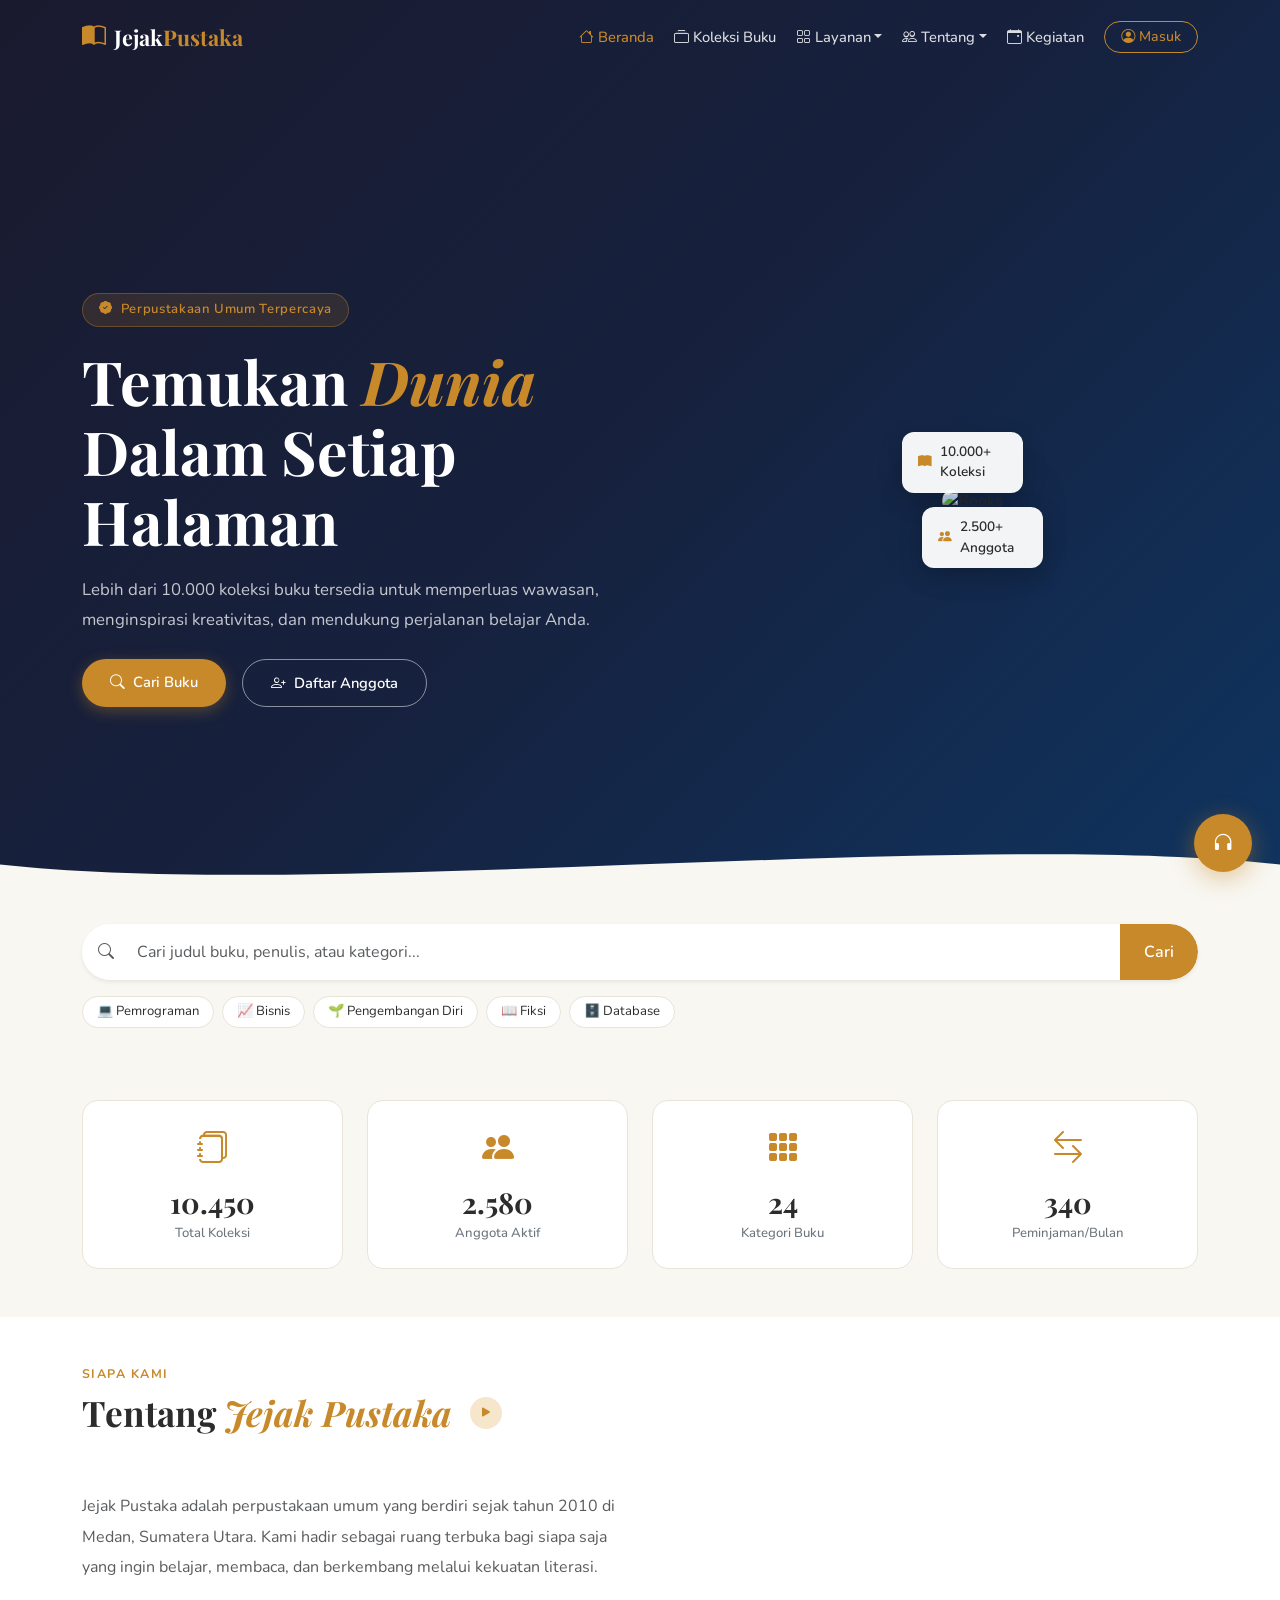
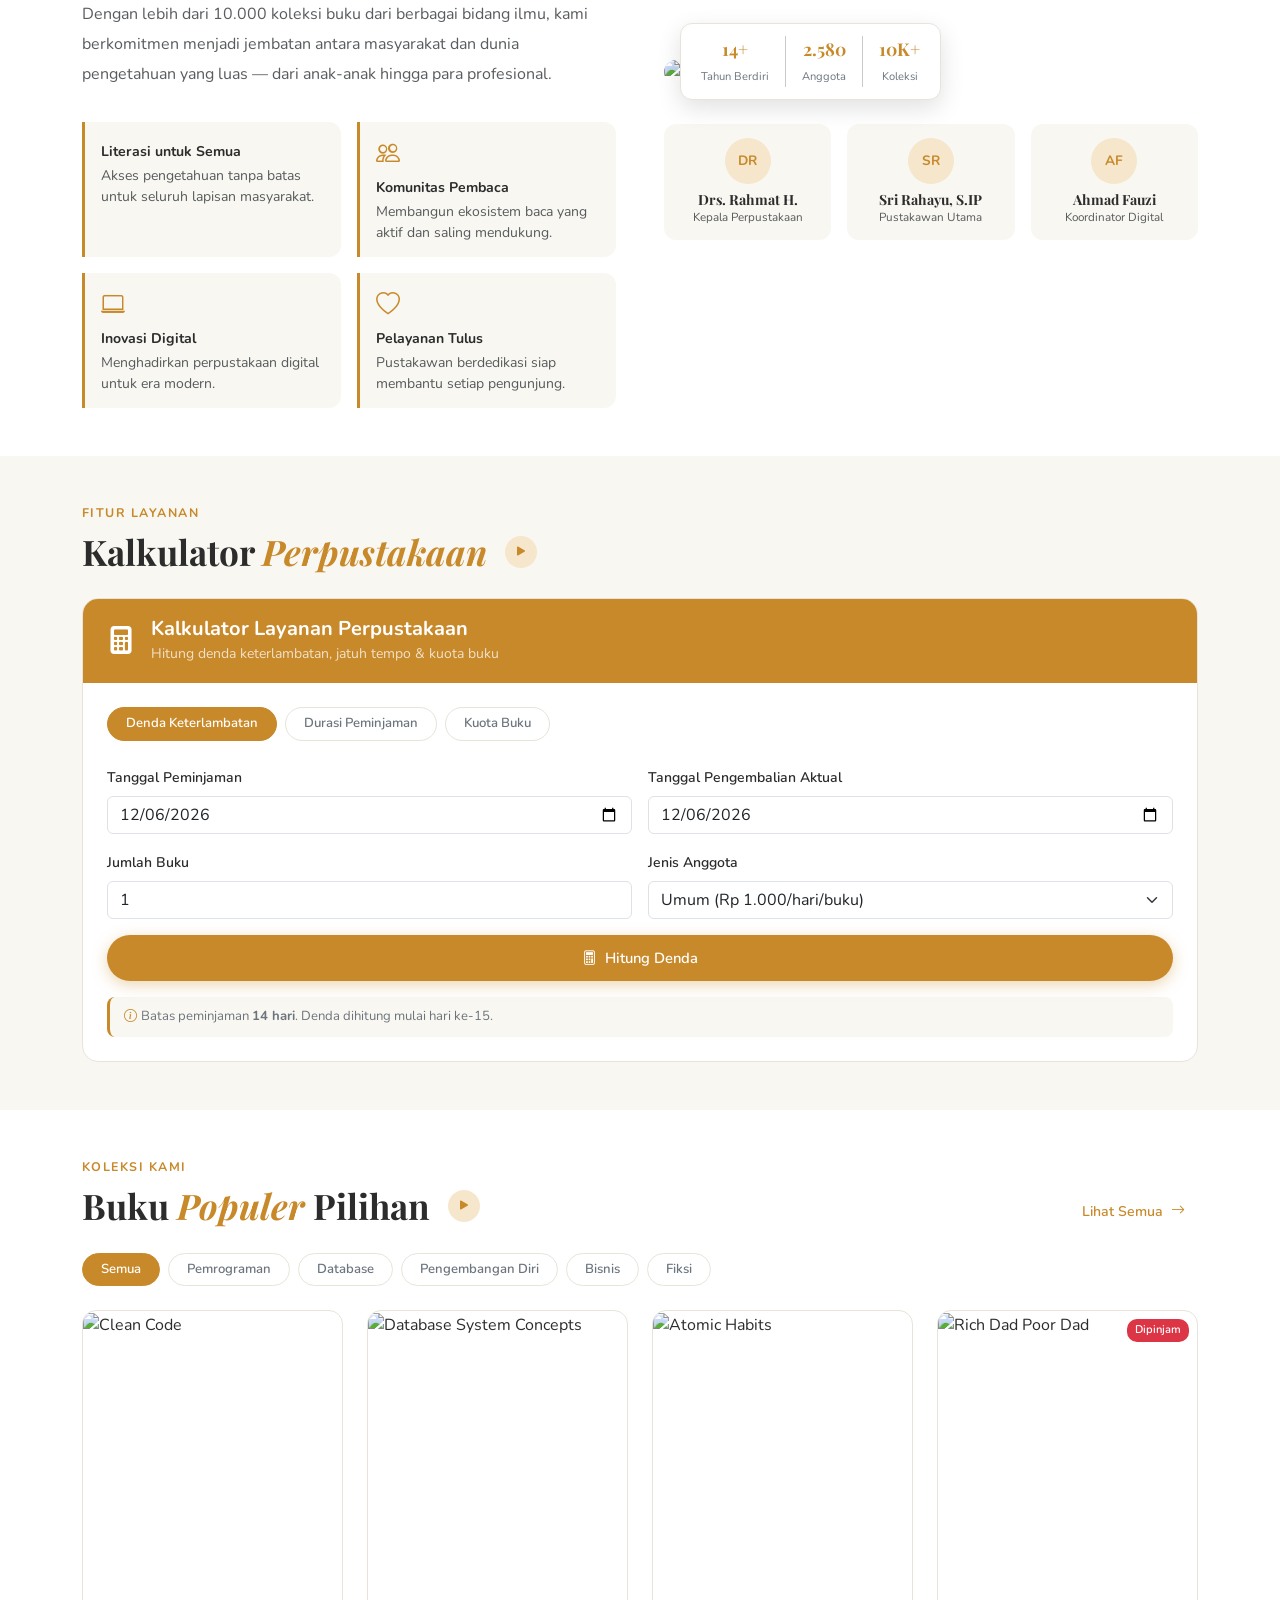
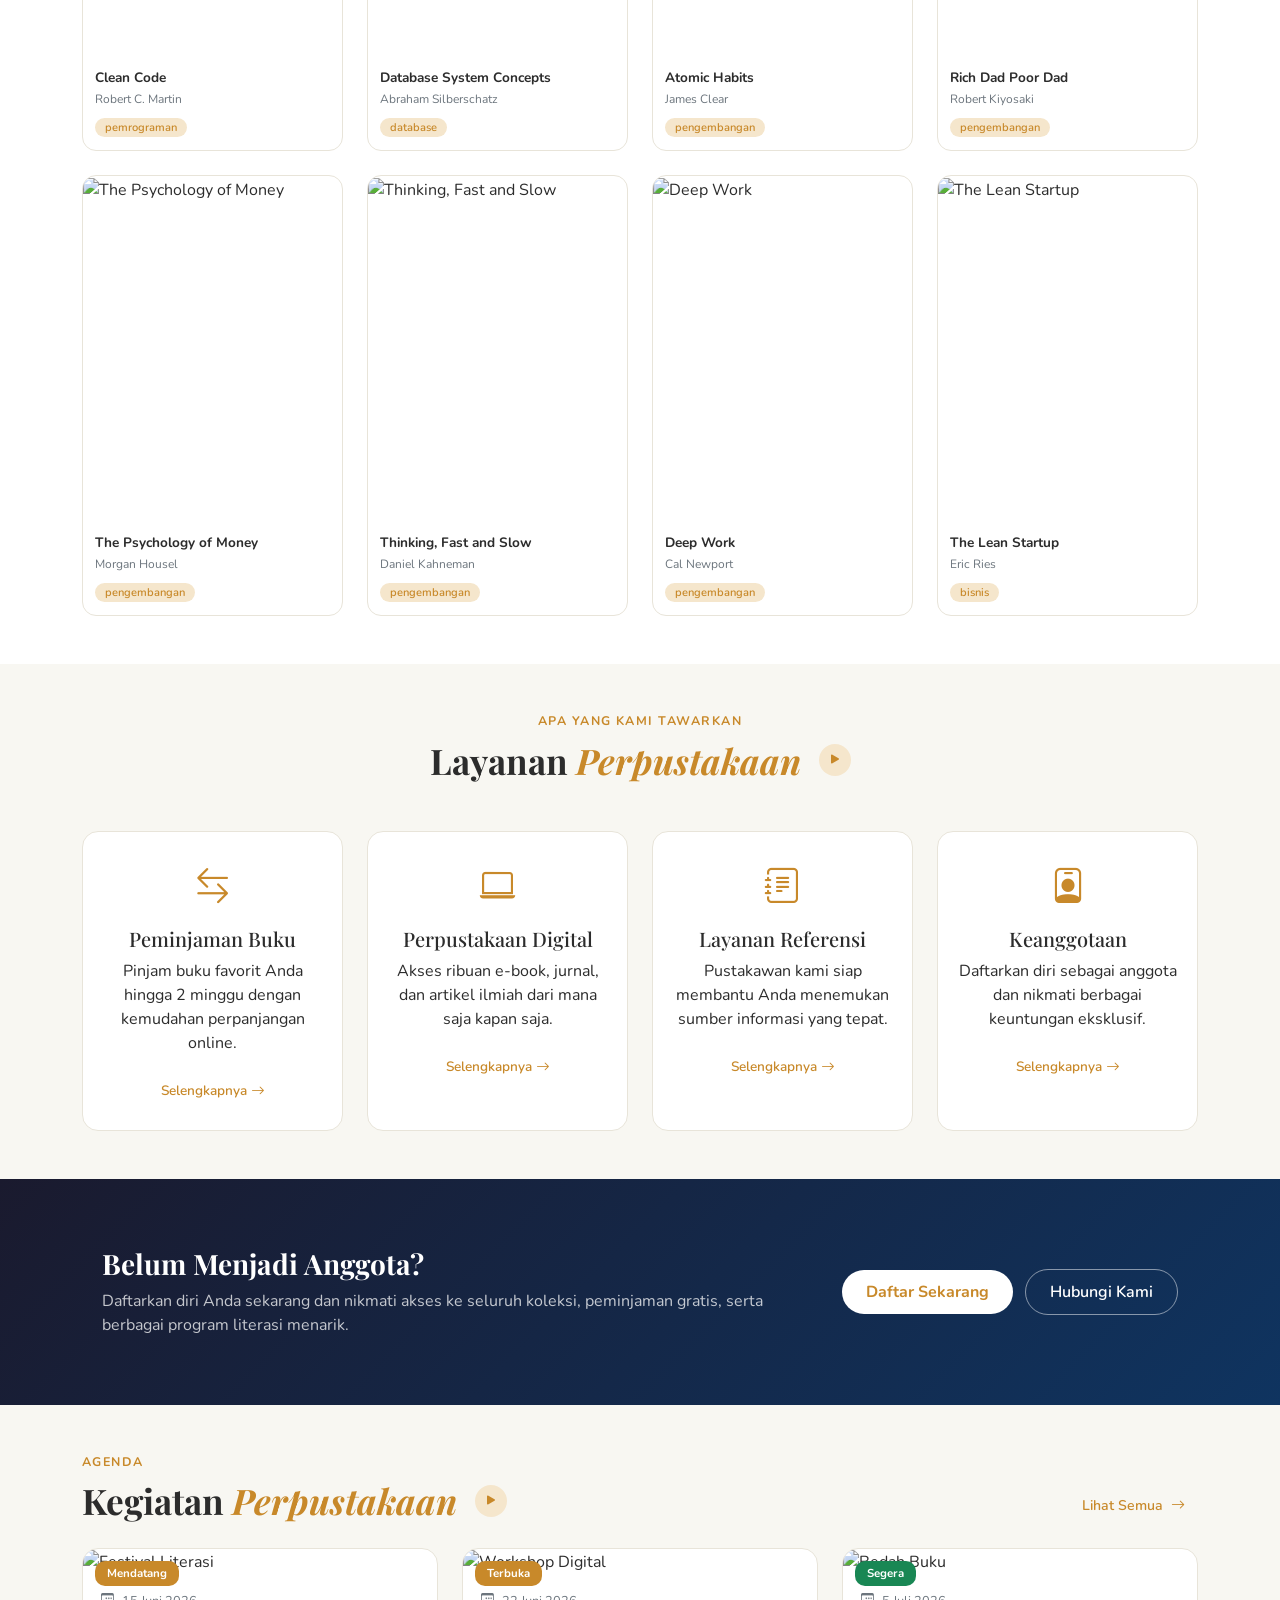
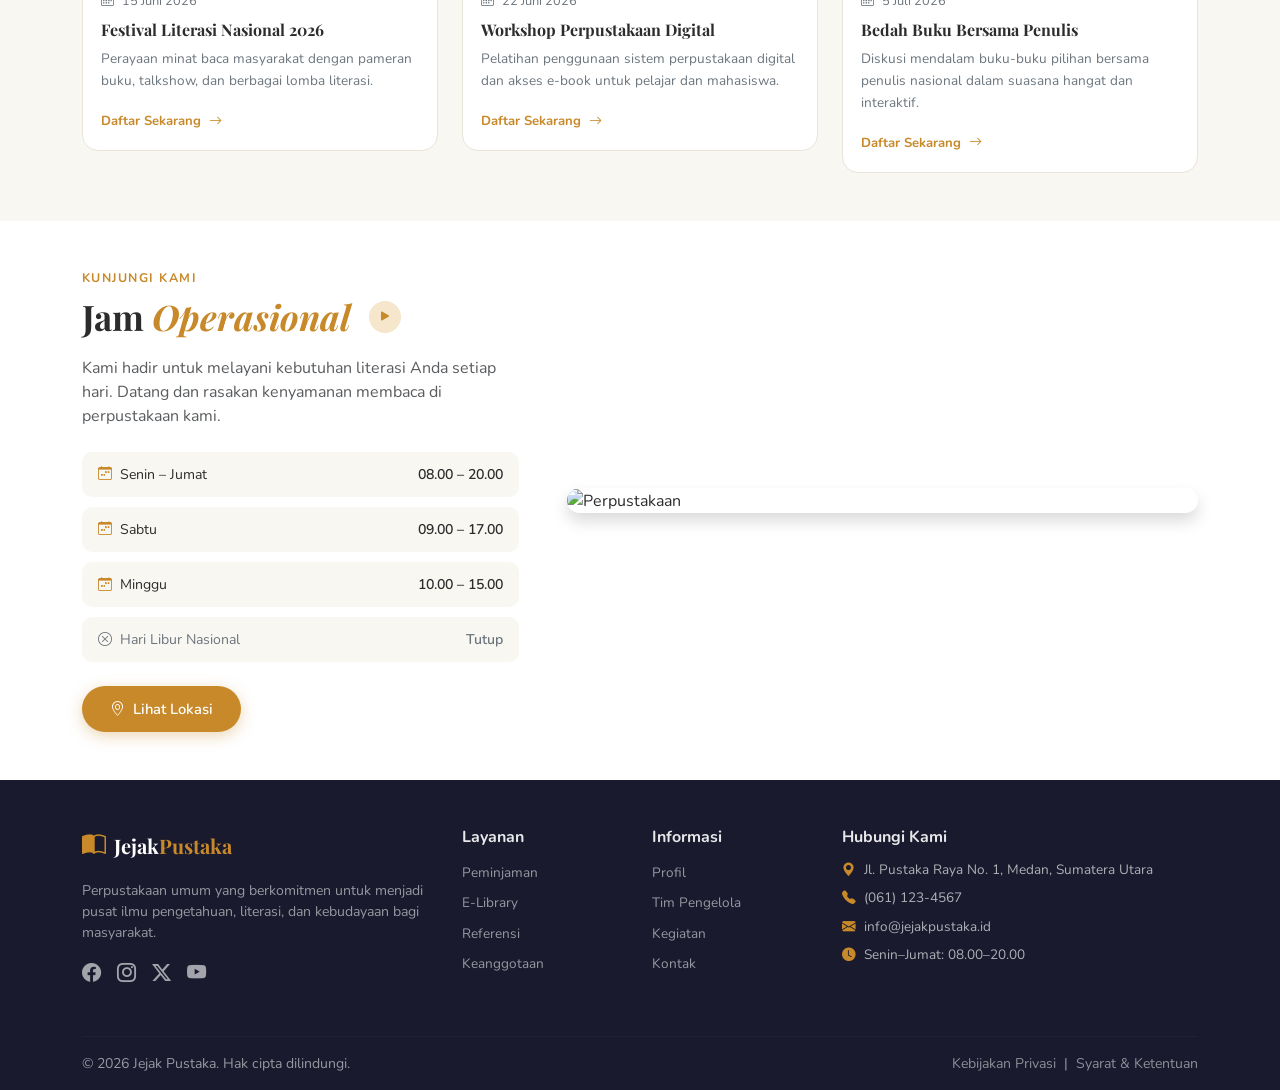
==== commit cddbb8b0: "Update index.html" ====
--- a/index.html
+++ b/index.html
@@ -5,12 +5,343 @@
   <meta name="viewport" content="width=device-width, initial-scale=1.0">
   <title>Jejak Pustaka – Perpustakaan Umum</title>
   <link href="https://cdn.jsdelivr.net/npm/bootstrap@5.3.0/dist/css/bootstrap.min.css" rel="stylesheet">
-  <link href="https://fonts.googleapis.com/css2?family=Playfair+Display:wght@400;600;700&family=Nunito:wght@300;400;500;600;700&display=swap" rel="stylesheet">
+  <link href="https://fonts.googleapis.com/css2?family=Playfair+Display:ital,wght@0,400;0,600;0,700;1,400&family=Nunito:wght@300;400;500;600;700&display=swap" rel="stylesheet">
   <link href="https://cdn.jsdelivr.net/npm/bootstrap-icons@1.11.3/font/bootstrap-icons.min.css" rel="stylesheet">
-  <link rel="stylesheet" href="style.css">
+  <style>
+    /* ===== GLOBAL ===== */
+    :root {
+      --accent: #c8892a;
+      --accent-light: #f5e6cc;
+      --accent-dark: #a06a18;
+      --dark-bg: #1a1a2e;
+      --body-bg: #f8f7f2;
+      --white: #ffffff;
+      --text-dark: #2c2c2c;
+      --text-muted: #6c757d;
+      --border-light: #e8e4d9;
+    }
+    * { box-sizing: border-box; }
+    body { font-family: 'Nunito', sans-serif; color: var(--text-dark); background: var(--white); }
+    h1,h2,h3,h4,h5,h6 { font-family: 'Playfair Display', serif; }
+    em { font-style: italic; color: var(--accent); }
+    .text-accent { color: var(--accent) !important; }
+
+    /* ===== NAVBAR ===== */
+    #mainNav {
+      background: transparent;
+      transition: background .35s, box-shadow .35s;
+      padding: 14px 0;
+    }
+    #mainNav.scrolled {
+      background: rgba(26,26,46,.97);
+      box-shadow: 0 2px 20px rgba(0,0,0,.3);
+      padding: 10px 0;
+    }
+    .brand-name { font-family: 'Playfair Display', serif; font-size: 1.35rem; font-weight: 700; color: #fff; }
+    .nav-link { color: rgba(255,255,255,.85) !important; font-weight: 500; font-size: .92rem; transition: color .2s; }
+    .nav-link:hover, .nav-link.active { color: var(--accent) !important; }
+    .btn-outline-accent { border: 1.5px solid var(--accent); color: var(--accent) !important; border-radius: 20px; font-size: .88rem; transition: all .2s; }
+    .btn-outline-accent:hover { background: var(--accent); color: #fff !important; }
+    .dropdown-menu-dark { background: rgba(26,26,46,.97); border: 1px solid rgba(255,255,255,.1); }
+    .dropdown-item { font-size: .88rem; padding: .5rem 1rem; }
+
+    /* ===== HERO ===== */
+    .hero-section {
+      position: relative;
+      min-height: 100vh;
+      background: linear-gradient(135deg, #1a1a2e 0%, #16213e 50%, #0f3460 100%);
+      display: flex; align-items: center;
+      overflow: hidden;
+    }
+    .hero-overlay {
+      position: absolute; inset: 0;
+      background: url('https://images.unsplash.com/photo-1481627834876-b7833e8f5570?w=1400&q=60') center/cover;
+      opacity: .12;
+    }
+    .hero-content { position: relative; z-index: 2; padding-top: 100px; }
+    .min-vh-hero { min-height: 85vh; }
+    .hero-badge {
+      display: inline-flex; align-items: center;
+      background: rgba(200,137,42,.15); border: 1px solid rgba(200,137,42,.35);
+      color: var(--accent); border-radius: 20px; padding: 6px 16px; font-size: .82rem;
+      font-weight: 600; letter-spacing: .05em; margin-bottom: 1.2rem;
+    }
+    .hero-title {
+      font-size: clamp(2.4rem, 5vw, 3.8rem); color: #fff; line-height: 1.15;
+      font-weight: 700; margin-bottom: 1.2rem;
+    }
+    .hero-subtitle { font-size: 1.05rem; color: rgba(255,255,255,.75); line-height: 1.8; max-width: 540px; }
+    .btn-primary-custom {
+      background: var(--accent); color: #fff; border: none;
+      border-radius: 30px; padding: 12px 28px; font-weight: 600; font-size: .92rem;
+      transition: all .25s; box-shadow: 0 4px 15px rgba(200,137,42,.35);
+    }
+    .btn-primary-custom:hover { background: var(--accent-dark); color: #fff; transform: translateY(-2px); box-shadow: 0 6px 20px rgba(200,137,42,.45); }
+    .btn-outline-light-custom {
+      background: transparent; color: #fff; border: 1.5px solid rgba(255,255,255,.5);
+      border-radius: 30px; padding: 12px 28px; font-weight: 600; font-size: .92rem; transition: all .25s;
+    }
+    .btn-outline-light-custom:hover { background: rgba(255,255,255,.1); color: #fff; border-color: #fff; }
+    .hero-book-stack { position: relative; padding: 20px; }
+    .hero-img-main { width: 100%; max-width: 360px; border-radius: 20px; box-shadow: 0 20px 60px rgba(0,0,0,.5); }
+    .floating-card {
+      position: absolute; background: rgba(255,255,255,.95);
+      border-radius: 12px; padding: 10px 16px; display: flex; align-items: center;
+      gap: 8px; font-weight: 600; font-size: .85rem; box-shadow: 0 8px 25px rgba(0,0,0,.2);
+      animation: float 3s ease-in-out infinite;
+    }
+    .card-1 { bottom: 40px; left: -20px; animation-delay: 0s; }
+    .card-2 { top: 40px; right: -20px; animation-delay: 1.5s; }
+    @keyframes float { 0%,100%{transform:translateY(0)} 50%{transform:translateY(-8px)} }
+    .hero-wave { position: absolute; bottom: 0; left: 0; right: 0; }
+    .hero-wave svg { display: block; }
+
+    /* ===== SEARCH ===== */
+    .search-bar { border-radius: 50px; overflow: hidden; }
+    .search-bar .form-control:focus { box-shadow: none; }
+    .btn-search { background: var(--accent); color: #fff; font-weight: 600; border: none; border-radius: 0 50px 50px 0; }
+    .btn-search:hover { background: var(--accent-dark); color: #fff; }
+    .cat-badge {
+      background: #fff; border: 1px solid var(--border-light); border-radius: 20px;
+      padding: 5px 14px; font-size: .82rem; cursor: pointer; transition: all .2s; color: var(--text-dark);
+    }
+    .cat-badge:hover { background: var(--accent-light); border-color: var(--accent); }
+
+    /* ===== STATS ===== */
+    .stat-card { padding: 24px 16px; background: #fff; border-radius: 16px; border: 1px solid var(--border-light); transition: transform .2s, box-shadow .2s; }
+    .stat-card:hover { transform: translateY(-4px); box-shadow: 0 10px 30px rgba(0,0,0,.08); }
+    .stat-icon { font-size: 2rem; color: var(--accent); margin-bottom: 8px; }
+    .stat-number { font-size: 1.8rem; font-weight: 700; font-family: 'Playfair Display', serif; color: var(--text-dark); }
+    .stat-label { font-size: .82rem; color: var(--text-muted); font-weight: 500; }
+
+    /* ===== SECTION LABELS ===== */
+    .section-label { font-size: .78rem; font-weight: 700; letter-spacing: .12em; text-transform: uppercase; color: var(--accent); display: block; margin-bottom: .4rem; }
+    .section-title { font-size: clamp(1.6rem, 3vw, 2.2rem); font-weight: 700; color: var(--text-dark); margin: 0; line-height: 1.3; }
+    .btn-link-custom { color: var(--accent); font-weight: 600; font-size: .88rem; text-decoration: none; display: flex; align-items: center; gap: 4px; }
+    .btn-link-custom:hover { color: var(--accent-dark); }
+
+    /* ===== TTS HEADING BUTTON ===== */
+    .tts-heading-btn {
+      background: var(--accent-light); border: none; border-radius: 50%;
+      width: 32px; height: 32px; display: inline-flex; align-items: center; justify-content: center;
+      color: var(--accent); cursor: pointer; transition: all .2s; margin-left: 10px;
+      vertical-align: middle; flex-shrink: 0;
+    }
+    .tts-heading-btn:hover { background: var(--accent); color: #fff; transform: scale(1.1); }
+    .tts-heading-btn.playing { background: var(--accent); color: #fff; animation: pulse-tts .8s ease-in-out infinite; }
+    @keyframes pulse-tts { 0%,100%{transform:scale(1)} 50%{transform:scale(1.12)} }
+
+    /* ===== ABOUT SECTION ===== */
+    .about-value-card {
+      background: var(--body-bg); border-left: 3px solid var(--accent);
+      border-radius: 0 12px 12px 0; padding: 14px 16px; height: 100%;
+    }
+    .about-value-card h6 { font-family: 'Nunito', sans-serif; font-weight: 700; font-size: .88rem; margin-bottom: 4px; }
+    .about-img-wrap { position: relative; }
+    .about-float-card {
+      position: absolute; bottom: -1rem; left: 1rem;
+      background: #fff; border-radius: 12px; padding: 12px 20px;
+      display: flex; align-items: center; gap: 16px;
+      box-shadow: 0 8px 25px rgba(0,0,0,.12); border: 1px solid var(--border-light);
+    }
+    .about-mini-stat { text-align: center; }
+    .about-mini-stat .num { font-size: 1.1rem; font-weight: 700; color: var(--accent); font-family: 'Playfair Display', serif; display: block; }
+    .about-mini-stat small { font-size: .7rem; color: var(--text-muted); }
+    .team-mini-card { background: var(--body-bg); border-radius: 12px; padding: 14px 8px; }
+    .team-avatar {
+      width: 46px; height: 46px; border-radius: 50%;
+      background: var(--accent-light); display: flex; align-items: center; justify-content: center;
+      font-weight: 700; font-size: .85rem; color: var(--accent);
+    }
+
+    /* ===== CALCULATOR ===== */
+    .calc-box { background: #fff; border-radius: 16px; overflow: hidden; border: 1px solid var(--border-light); }
+    .calc-header { background: var(--accent); color: white; padding: 18px 24px; }
+    .calc-tab {
+      padding: 6px 18px; border-radius: 20px; font-size: .82rem; font-weight: 600;
+      cursor: pointer; border: 1.5px solid var(--border-light); background: transparent;
+      color: var(--text-muted); transition: all .2s;
+    }
+    .calc-tab.active, .calc-tab:hover { background: var(--accent); color: #fff; border-color: var(--accent); }
+    .calc-result {
+      display: grid; grid-template-columns: repeat(3,1fr);
+      gap: 12px; background: var(--body-bg); border-radius: 10px; padding: 16px; text-align: center;
+    }
+    .calc-res-val { font-size: 1.1rem; font-weight: 700; color: var(--accent); font-family: 'Playfair Display', serif; }
+    .calc-res-item.danger .calc-res-val { color: #dc3545; }
+    .calc-res-lbl { font-size: .72rem; color: var(--text-muted); margin-top: 2px; }
+    .calc-note {
+      font-size: .82rem; color: var(--text-muted);
+      background: var(--body-bg); border-radius: 8px; padding: 10px 14px; border-left: 3px solid var(--accent);
+    }
+
+    /* ===== BOOKS ===== */
+    .filter-btn {
+      padding: 6px 18px; border-radius: 20px; font-size: .82rem; font-weight: 600;
+      border: 1.5px solid var(--border-light); background: transparent; color: var(--text-muted);
+      cursor: pointer; transition: all .2s;
+    }
+    .filter-btn.active, .filter-btn:hover { background: var(--accent); color: #fff; border-color: var(--accent); }
+    .book-card { border-radius: 14px; overflow: hidden; background: #fff; border: 1px solid var(--border-light); cursor: pointer; transition: transform .25s, box-shadow .25s; }
+    .book-card:hover { transform: translateY(-6px); box-shadow: 0 12px 35px rgba(0,0,0,.1); }
+    .book-cover-wrap { position: relative; aspect-ratio: 3/4; overflow: hidden; }
+    .book-cover-wrap img { width: 100%; height: 100%; object-fit: cover; transition: transform .4s; }
+    .book-card:hover .book-cover-wrap img { transform: scale(1.06); }
+    .book-overlay { position: absolute; inset: 0; background: rgba(26,26,46,.6); display: flex; align-items: center; justify-content: center; opacity: 0; transition: opacity .3s; color: #fff; font-size: .85rem; font-weight: 600; }
+    .book-card:hover .book-overlay { opacity: 1; }
+    .badge-not-available { position: absolute; top: 8px; right: 8px; background: #dc3545; color: #fff; font-size: .7rem; padding: 3px 8px; border-radius: 10px; font-weight: 600; }
+    .book-info { padding: 12px; }
+    .book-title { font-family: 'Nunito', sans-serif; font-size: .85rem; font-weight: 700; margin: 0 0 4px; color: var(--text-dark); line-height: 1.3; display: -webkit-box; -webkit-line-clamp: 2; -webkit-box-orient: vertical; overflow: hidden; }
+    .book-author { font-size: .75rem; color: var(--text-muted); margin: 0 0 6px; }
+    .book-kat { font-size: .7rem; background: var(--accent-light); color: var(--accent); padding: 2px 10px; border-radius: 10px; font-weight: 600; }
+
+    /* ===== SERVICES ===== */
+    .services-section { background: var(--body-bg); }
+    .service-card { background: #fff; border-radius: 16px; padding: 28px 20px; border: 1px solid var(--border-light); transition: transform .25s, box-shadow .25s; height: 100%; }
+    .service-card:hover { transform: translateY(-5px); box-shadow: 0 12px 35px rgba(0,0,0,.08); }
+    .service-icon { font-size: 2.2rem; color: var(--accent); margin-bottom: 14px; }
+    .service-link { color: var(--accent); font-weight: 600; font-size: .85rem; text-decoration: none; display: inline-flex; align-items: center; gap: 4px; margin-top: 10px; }
+    .service-link:hover { color: var(--accent-dark); }
+
+    /* ===== CTA BANNER ===== */
+    .cta-banner { background: linear-gradient(135deg, var(--dark-bg) 0%, #0f3460 100%); }
+    .cta-inner { padding: 20px; }
+    .cta-inner h3 { color: #fff; font-weight: 700; }
+    .cta-inner p { color: rgba(255,255,255,.75); margin: 0; }
+    .btn-cta-white { background: #fff; color: var(--accent); font-weight: 700; border-radius: 25px; padding: 10px 24px; border: none; transition: all .2s; }
+    .btn-cta-white:hover { background: var(--accent-light); color: var(--accent); }
+    .btn-cta-outline { background: transparent; color: #fff; border: 1.5px solid rgba(255,255,255,.5); border-radius: 25px; padding: 10px 24px; font-weight: 600; transition: all .2s; }
+    .btn-cta-outline:hover { background: rgba(255,255,255,.1); color: #fff; border-color: #fff; }
+
+    /* ===== EVENTS ===== */
+    .event-card { background: #fff; border-radius: 16px; overflow: hidden; border: 1px solid var(--border-light); transition: transform .25s, box-shadow .25s; }
+    .event-card:hover { transform: translateY(-5px); box-shadow: 0 12px 35px rgba(0,0,0,.08); }
+    .event-img-wrap { position: relative; }
+    .event-img-wrap img { width: 100%; height: 200px; object-fit: cover; }
+    .event-badge { position: absolute; top: 12px; left: 12px; background: var(--accent); color: #fff; font-size: .72rem; font-weight: 700; padding: 4px 12px; border-radius: 10px; }
+    .upcoming-badge { background: #198754 !important; }
+    .event-body { padding: 18px; }
+    .event-date { font-size: .8rem; color: var(--text-muted); margin-bottom: 8px; }
+    .event-body h5 { font-size: 1rem; font-weight: 700; margin-bottom: 8px; line-height: 1.35; }
+    .event-body p { font-size: .85rem; color: var(--text-muted); line-height: 1.6; }
+    .btn-event { color: var(--accent); font-weight: 700; font-size: .82rem; text-decoration: none; display: inline-flex; align-items: center; gap: 4px; }
+    .btn-event:hover { color: var(--accent-dark); }
+
+    /* ===== HOURS ===== */
+    .hour-table { display: flex; flex-direction: column; gap: 10px; }
+    .hour-row { display: flex; justify-content: space-between; align-items: center; padding: 12px 16px; background: var(--body-bg); border-radius: 10px; font-size: .88rem; }
+    .hour-row.closed { color: var(--text-muted); }
+
+    /* ===== FOOTER ===== */
+    .footer-section { background: var(--dark-bg); }
+    .text-muted-footer { color: rgba(255,255,255,.55); font-size: .88rem; }
+    .footer-heading { color: rgba(255,255,255,.9); font-family: 'Nunito', sans-serif; font-weight: 700; margin-bottom: .8rem; }
+    .footer-links { list-style: none; padding: 0; margin: 0; }
+    .footer-links li { margin-bottom: .4rem; }
+    .footer-links a { color: rgba(255,255,255,.55); font-size: .85rem; text-decoration: none; transition: color .2s; }
+    .footer-links a:hover { color: var(--accent); }
+    .footer-contact { list-style: none; padding: 0; margin: 0; display: flex; flex-direction: column; gap: 8px; }
+    .footer-contact li { color: rgba(255,255,255,.65); font-size: .85rem; display: flex; align-items: flex-start; gap: 8px; }
+    .social-links a { color: rgba(255,255,255,.6); font-size: 1.2rem; transition: color .2s; text-decoration: none; }
+    .social-links a:hover { color: var(--accent); }
+    .footer-divider { border-color: rgba(255,255,255,.1); }
+    .footer-bottom-link { color: rgba(255,255,255,.5); text-decoration: none; transition: color .2s; }
+    .footer-bottom-link:hover { color: var(--accent); }
+
+    /* ===== MODAL ===== */
+    .login-header { background: linear-gradient(135deg, var(--dark-bg), #0f3460); }
+    .form-control-login { border-radius: 8px; border: 1px solid var(--border-light); padding: 10px 14px; }
+    .form-control-login:focus { border-color: var(--accent); box-shadow: 0 0 0 3px rgba(200,137,42,.15); }
+    .modal-info-table td { padding: 6px 8px; font-size: .88rem; }
+    .badge-kategori { background: var(--accent-light); color: var(--accent); padding: 4px 12px; border-radius: 10px; font-size: .8rem; font-weight: 600; }
+
+    /* ===== TTS BUBBLE (DISABILITY WIDGET) ===== */
+    .tts-bubble-btn {
+      position: fixed; bottom: 28px; right: 28px; z-index: 9999;
+      width: 58px; height: 58px; border-radius: 50%;
+      background: var(--accent); color: #fff; border: none;
+      box-shadow: 0 6px 24px rgba(200,137,42,.45);
+      display: flex; align-items: center; justify-content: center;
+      font-size: 1.4rem; cursor: pointer; transition: transform .2s, box-shadow .2s;
+    }
+    .tts-bubble-btn:hover { transform: scale(1.1); box-shadow: 0 8px 30px rgba(200,137,42,.6); }
+    .tts-bubble-btn.active { background: #dc3545; box-shadow: 0 6px 24px rgba(220,53,69,.4); }
+    .tts-bubble-btn .tts-badge {
+      position: absolute; top: -4px; right: -4px;
+      width: 18px; height: 18px; background: var(--dark-bg); border-radius: 50%;
+      display: flex; align-items: center; justify-content: center; font-size: .55rem; color: #fff;
+    }
+    .tts-panel {
+      position: fixed; bottom: 100px; right: 28px; z-index: 9998;
+      width: 320px; background: #fff; border-radius: 18px;
+      box-shadow: 0 16px 50px rgba(0,0,0,.18); border: 1px solid var(--border-light);
+      overflow: hidden; display: none; flex-direction: column;
+      max-height: 520px;
+    }
+    .tts-panel.show { display: flex; animation: slideUpPanel .25s ease; }
+    @keyframes slideUpPanel { from{opacity:0;transform:translateY(16px)} to{opacity:1;transform:translateY(0)} }
+    .tts-panel-header {
+      background: var(--dark-bg); color: #fff; padding: 14px 16px;
+      display: flex; align-items: center; justify-content: space-between;
+    }
+    .tts-panel-header h6 { margin: 0; font-family: 'Nunito', sans-serif; font-size: .9rem; font-weight: 700; }
+    .tts-panel-header small { color: rgba(255,255,255,.6); font-size: .72rem; }
+    .tts-close-btn { background: none; border: none; color: rgba(255,255,255,.7); font-size: 1.1rem; cursor: pointer; padding: 0; line-height: 1; }
+    .tts-close-btn:hover { color: #fff; }
+    .tts-controls { padding: 12px 16px; background: var(--body-bg); border-bottom: 1px solid var(--border-light); display: flex; flex-direction: column; gap: 8px; }
+    .tts-speed-row { display: flex; align-items: center; gap: 8px; font-size: .78rem; color: var(--text-muted); }
+    .tts-speed-row input[type=range] { flex: 1; accent-color: var(--accent); }
+    .tts-content-list { overflow-y: auto; flex: 1; padding: 8px; }
+    .tts-item {
+      display: flex; align-items: flex-start; gap: 10px;
+      padding: 10px 12px; border-radius: 10px; cursor: pointer;
+      border: 1px solid transparent; transition: all .2s; margin-bottom: 4px;
+    }
+    .tts-item:hover { background: var(--body-bg); border-color: var(--border-light); }
+    .tts-item.playing { background: var(--accent-light); border-color: var(--accent); }
+    .tts-item-icon {
+      width: 32px; height: 32px; border-radius: 50%; flex-shrink: 0;
+      background: var(--accent-light); display: flex; align-items: center;
+      justify-content: center; color: var(--accent); font-size: .9rem; transition: all .2s;
+    }
+    .tts-item.playing .tts-item-icon { background: var(--accent); color: #fff; }
+    .tts-item-text { flex: 1; min-width: 0; }
+    .tts-item-label { font-size: .8rem; font-weight: 700; color: var(--text-dark); display: block; margin-bottom: 2px; white-space: nowrap; overflow: hidden; text-overflow: ellipsis; }
+    .tts-item-sub { font-size: .7rem; color: var(--text-muted); white-space: nowrap; overflow: hidden; text-overflow: ellipsis; display: block; }
+    .tts-item.playing .tts-item-label { color: var(--accent-dark); }
+    .tts-progress-bar { height: 3px; background: var(--border-light); border-radius: 2px; margin-top: 6px; overflow: hidden; }
+    .tts-progress-fill { height: 100%; background: var(--accent); border-radius: 2px; width: 0%; transition: width .3s linear; }
+    .tts-footer { padding: 10px 16px; background: var(--body-bg); border-top: 1px solid var(--border-light); display: flex; gap: 6px; }
+    .tts-footer-btn {
+      flex: 1; padding: 7px; border-radius: 8px; font-size: .75rem; font-weight: 600;
+      border: 1px solid var(--border-light); background: #fff; color: var(--text-muted);
+      cursor: pointer; display: flex; align-items: center; justify-content: center; gap: 4px;
+      transition: all .2s;
+    }
+    .tts-footer-btn:hover { background: var(--accent); color: #fff; border-color: var(--accent); }
+    .tts-footer-btn.stop-btn:hover { background: #dc3545; border-color: #dc3545; }
+
+    .tts-now-playing {
+      padding: 10px 16px; background: var(--accent); color: #fff;
+      font-size: .78rem; display: none; align-items: center; gap: 8px;
+    }
+    .tts-now-playing.show { display: flex; }
+    .tts-now-text { flex: 1; white-space: nowrap; overflow: hidden; text-overflow: ellipsis; }
+    .tts-wave { display: flex; gap: 2px; align-items: flex-end; height: 16px; }
+    .tts-wave span {
+      width: 3px; background: rgba(255,255,255,.8); border-radius: 2px;
+      animation: wave-bar .8s ease-in-out infinite;
+    }
+    .tts-wave span:nth-child(1){height:6px;animation-delay:0s}
+    .tts-wave span:nth-child(2){height:12px;animation-delay:.15s}
+    .tts-wave span:nth-child(3){height:8px;animation-delay:.3s}
+    .tts-wave span:nth-child(4){height:14px;animation-delay:.1s}
+    .tts-wave span:nth-child(5){height:5px;animation-delay:.25s}
+    @keyframes wave-bar { 0%,100%{transform:scaleY(1)} 50%{transform:scaleY(1.8)} }
+  </style>
 </head>
 <body>
-  
+
 <!-- ===== NAVBAR ===== -->
 <nav class="navbar navbar-expand-lg navbar-dark fixed-top" id="mainNav">
   <div class="container">
@@ -65,25 +396,15 @@
         <h1 class="hero-title">Temukan <em>Dunia</em> Dalam Setiap Halaman</h1>
         <p class="hero-subtitle">Lebih dari 10.000 koleksi buku tersedia untuk memperluas wawasan, menginspirasi kreativitas, dan mendukung perjalanan belajar Anda.</p>
         <div class="hero-cta d-flex flex-wrap gap-3 mt-4">
-          <a href="koleksi.html" class="btn btn-primary-custom">
-            <i class="bi bi-search me-2"></i>Cari Buku
-          </a>
-          <a href="keanggotaan.html" class="btn btn-outline-light-custom">
-            <i class="bi bi-person-plus me-2"></i>Daftar Anggota
-          </a>
+          <a href="koleksi.html" class="btn btn-primary-custom"><i class="bi bi-search me-2"></i>Cari Buku</a>
+          <a href="keanggotaan.html" class="btn btn-outline-light-custom"><i class="bi bi-person-plus me-2"></i>Daftar Anggota</a>
         </div>
       </div>
       <div class="col-lg-5 d-none d-lg-flex justify-content-center">
         <div class="hero-book-stack">
           <img src="https://images.unsplash.com/photo-1481627834876-b7833e8f5570?w=400&q=80" alt="Books" class="hero-img-main">
-          <div class="floating-card card-1">
-            <i class="bi bi-book-fill text-accent"></i>
-            <span>10.000+ Koleksi</span>
-          </div>
-          <div class="floating-card card-2">
-            <i class="bi bi-people-fill text-accent"></i>
-            <span>2.500+ Anggota</span>
-          </div>
+          <div class="floating-card card-1"><i class="bi bi-book-fill text-accent"></i><span>10.000+ Koleksi</span></div>
+          <div class="floating-card card-2"><i class="bi bi-people-fill text-accent"></i><span>2.500+ Anggota</span></div>
         </div>
       </div>
     </div>
@@ -94,94 +415,277 @@
 </section>
 
 <!-- ===== SEARCH BAR ===== -->
-<section class="search-section py-4" style="background:#f8f7f2;">
+<section class="py-4" style="background:#f8f7f2;">
   <div class="container">
-    <div class="search-wrapper">
-      <div class="input-group search-bar shadow-sm">
-        <span class="input-group-text bg-white border-0 ps-3"><i class="bi bi-search text-muted"></i></span>
-        <input type="text" class="form-control border-0 py-3" id="searchInput" placeholder="Cari judul buku, penulis, atau kategori...">
-        <button class="btn btn-search px-4" onclick="goToSearch()">Cari</button>
-      </div>
-      <div class="quick-cats mt-3 d-flex flex-wrap gap-2">
-        <span class="cat-badge" onclick="goToCategory('pemrograman')">💻 Pemrograman</span>
-        <span class="cat-badge" onclick="goToCategory('bisnis')">📈 Bisnis</span>
-        <span class="cat-badge" onclick="goToCategory('pengembangan')">🌱 Pengembangan Diri</span>
-        <span class="cat-badge" onclick="goToCategory('fiksi')">📖 Fiksi</span>
-        <span class="cat-badge" onclick="goToCategory('database')">🗄️ Database</span>
-      </div>
+    <div class="input-group search-bar shadow-sm">
+      <span class="input-group-text bg-white border-0 ps-3"><i class="bi bi-search text-muted"></i></span>
+      <input type="text" class="form-control border-0 py-3" id="searchInput" placeholder="Cari judul buku, penulis, atau kategori...">
+      <button class="btn btn-search px-4" onclick="goToSearch()">Cari</button>
+    </div>
+    <div class="mt-3 d-flex flex-wrap gap-2">
+      <span class="cat-badge" onclick="goToCategory('pemrograman')">💻 Pemrograman</span>
+      <span class="cat-badge" onclick="goToCategory('bisnis')">📈 Bisnis</span>
+      <span class="cat-badge" onclick="goToCategory('pengembangan')">🌱 Pengembangan Diri</span>
+      <span class="cat-badge" onclick="goToCategory('fiksi')">📖 Fiksi</span>
+      <span class="cat-badge" onclick="goToCategory('database')">🗄️ Database</span>
     </div>
   </div>
 </section>
 
 <!-- ===== STATISTIK ===== -->
-<section class="stats-section py-5" style="background:#f8f7f2;">
+<section class="py-5" style="background:#f8f7f2;">
   <div class="container">
     <div class="row g-4 text-center">
-      <div class="col-6 col-md-3">
-        <div class="stat-card">
-          <div class="stat-icon"><i class="bi bi-journals"></i></div>
-          <div class="stat-number">10.450</div>
-          <div class="stat-label">Total Koleksi</div>
-        </div>
-      </div>
-      <div class="col-6 col-md-3">
-        <div class="stat-card">
-          <div class="stat-icon"><i class="bi bi-people-fill"></i></div>
-          <div class="stat-number">2.580</div>
-          <div class="stat-label">Anggota Aktif</div>
-        </div>
-      </div>
-      <div class="col-6 col-md-3">
-        <div class="stat-card">
-          <div class="stat-icon"><i class="bi bi-grid-3x3-gap-fill"></i></div>
-          <div class="stat-number">24</div>
-          <div class="stat-label">Kategori Buku</div>
-        </div>
-      </div>
-      <div class="col-6 col-md-3">
-        <div class="stat-card">
-          <div class="stat-icon"><i class="bi bi-arrow-left-right"></i></div>
-          <div class="stat-number">340</div>
-          <div class="stat-label">Peminjaman/Bulan</div>
-        </div>
-      </div>
+      <div class="col-6 col-md-3"><div class="stat-card"><div class="stat-icon"><i class="bi bi-journals"></i></div><div class="stat-number">10.450</div><div class="stat-label">Total Koleksi</div></div></div>
+      <div class="col-6 col-md-3"><div class="stat-card"><div class="stat-icon"><i class="bi bi-people-fill"></i></div><div class="stat-number">2.580</div><div class="stat-label">Anggota Aktif</div></div></div>
+      <div class="col-6 col-md-3"><div class="stat-card"><div class="stat-icon"><i class="bi bi-grid-3x3-gap-fill"></i></div><div class="stat-number">24</div><div class="stat-label">Kategori Buku</div></div></div>
+      <div class="col-6 col-md-3"><div class="stat-card"><div class="stat-icon"><i class="bi bi-arrow-left-right"></i></div><div class="stat-number">340</div><div class="stat-label">Peminjaman/Bulan</div></div></div>
     </div>
   </div>
 </section>
 
-<!-- ===== BUKU TERBARU ===== -->
-<section class="py-5 section-books" style="background:#fff;">
+<!-- ===== TENTANG KAMI ===== -->
+<section class="py-5" id="about" style="background:#fff;">
+  <div class="container">
+    <span class="section-label">Siapa Kami</span>
+    <div class="d-flex align-items-center gap-2 mb-2">
+      <h2 class="section-title mb-0">Tentang <em>Jejak Pustaka</em></h2>
+      <button class="tts-heading-btn" onclick="ttsSpeak('tentang-kami')" title="Dengarkan bagian ini" data-tts-id="tentang-kami">
+        <i class="bi bi-play-fill"></i>
+      </button>
+    </div>
+    <div class="row g-5 align-items-center mt-1">
+      <div class="col-lg-6">
+        <p class="text-muted" style="line-height:1.9;" id="tts-about-p1">
+          Jejak Pustaka adalah perpustakaan umum yang berdiri sejak tahun 2010 di Medan, Sumatera Utara. Kami hadir sebagai ruang terbuka bagi siapa saja yang ingin belajar, membaca, dan berkembang melalui kekuatan literasi.
+        </p>
+        <p class="text-muted" style="line-height:1.9;" id="tts-about-p2">
+          Dengan lebih dari 10.000 koleksi buku dari berbagai bidang ilmu, kami berkomitmen menjadi jembatan antara masyarakat dan dunia pengetahuan yang luas — dari anak-anak hingga para profesional.
+        </p>
+        <div class="row g-3 mt-2">
+          <div class="col-6">
+            <div class="about-value-card">
+              <i class="bi bi-book-open text-accent fs-4 mb-2 d-block"></i>
+              <h6>Literasi untuk Semua</h6>
+              <p class="text-muted small mb-0">Akses pengetahuan tanpa batas untuk seluruh lapisan masyarakat.</p>
+            </div>
+          </div>
+          <div class="col-6">
+            <div class="about-value-card">
+              <i class="bi bi-people text-accent fs-4 mb-2 d-block"></i>
+              <h6>Komunitas Pembaca</h6>
+              <p class="text-muted small mb-0">Membangun ekosistem baca yang aktif dan saling mendukung.</p>
+            </div>
+          </div>
+          <div class="col-6">
+            <div class="about-value-card">
+              <i class="bi bi-laptop text-accent fs-4 mb-2 d-block"></i>
+              <h6>Inovasi Digital</h6>
+              <p class="text-muted small mb-0">Menghadirkan perpustakaan digital untuk era modern.</p>
+            </div>
+          </div>
+          <div class="col-6">
+            <div class="about-value-card">
+              <i class="bi bi-heart text-accent fs-4 mb-2 d-block"></i>
+              <h6>Pelayanan Tulus</h6>
+              <p class="text-muted small mb-0">Pustakawan berdedikasi siap membantu setiap pengunjung.</p>
+            </div>
+          </div>
+        </div>
+      </div>
+      <div class="col-lg-6">
+        <div class="about-img-wrap">
+          <img src="https://images.unsplash.com/photo-1521587760476-6c12a4b040da?w=600&q=80" alt="Interior Perpustakaan" class="rounded-4 w-100" style="height:360px;object-fit:cover;">
+          <div class="about-float-card">
+            <div class="about-mini-stat"><span class="num">14+</span><small>Tahun Berdiri</small></div>
+            <div class="vr"></div>
+            <div class="about-mini-stat"><span class="num">2.580</span><small>Anggota</small></div>
+            <div class="vr"></div>
+            <div class="about-mini-stat"><span class="num">10K+</span><small>Koleksi</small></div>
+          </div>
+        </div>
+        <div class="row g-3 mt-4">
+          <div class="col-4">
+            <div class="team-mini-card text-center">
+              <div class="team-avatar mx-auto mb-2">DR</div>
+              <h6 class="small fw-bold mb-0">Drs. Rahmat H.</h6>
+              <p class="text-muted mb-0" style="font-size:.73rem;">Kepala Perpustakaan</p>
+            </div>
+          </div>
+          <div class="col-4">
+            <div class="team-mini-card text-center">
+              <div class="team-avatar mx-auto mb-2">SR</div>
+              <h6 class="small fw-bold mb-0">Sri Rahayu, S.IP</h6>
+              <p class="text-muted mb-0" style="font-size:.73rem;">Pustakawan Utama</p>
+            </div>
+          </div>
+          <div class="col-4">
+            <div class="team-mini-card text-center">
+              <div class="team-avatar mx-auto mb-2">AF</div>
+              <h6 class="small fw-bold mb-0">Ahmad Fauzi</h6>
+              <p class="text-muted mb-0" style="font-size:.73rem;">Koordinator Digital</p>
+            </div>
+          </div>
+        </div>
+      </div>
+    </div>
+  </div>
+</section>
+
+<!-- ===== KALKULATOR ===== -->
+<section class="py-5" id="kalkulator" style="background:#f8f7f2;">
+  <div class="container">
+    <span class="section-label">Fitur Layanan</span>
+    <div class="d-flex align-items-center gap-2 mb-4">
+      <h2 class="section-title mb-0">Kalkulator <em>Perpustakaan</em></h2>
+      <button class="tts-heading-btn" onclick="ttsSpeak('kalkulator')" title="Dengarkan bagian ini" data-tts-id="kalkulator">
+        <i class="bi bi-play-fill"></i>
+      </button>
+    </div>
+    <div class="calc-box">
+      <div class="calc-header d-flex align-items-center gap-3">
+        <i class="bi bi-calculator-fill fs-3"></i>
+        <div>
+          <h5 class="mb-0 fw-bold" style="font-family:'Nunito',sans-serif;">Kalkulator Layanan Perpustakaan</h5>
+          <small class="opacity-75">Hitung denda keterlambatan, jatuh tempo & kuota buku</small>
+        </div>
+      </div>
+      <div class="p-4">
+        <div class="d-flex flex-wrap gap-2 mb-4">
+          <button class="calc-tab active" onclick="switchCalcTab('denda',this)">Denda Keterlambatan</button>
+          <button class="calc-tab" onclick="switchCalcTab('durasi',this)">Durasi Peminjaman</button>
+          <button class="calc-tab" onclick="switchCalcTab('kuota',this)">Kuota Buku</button>
+        </div>
+
+        <!-- Denda -->
+        <div id="calc-denda">
+          <div class="row g-3">
+            <div class="col-md-6">
+              <label class="form-label small fw-semibold">Tanggal Peminjaman</label>
+              <input type="date" id="c-pinjam" class="form-control">
+            </div>
+            <div class="col-md-6">
+              <label class="form-label small fw-semibold">Tanggal Pengembalian Aktual</label>
+              <input type="date" id="c-kembali" class="form-control">
+            </div>
+            <div class="col-md-6">
+              <label class="form-label small fw-semibold">Jumlah Buku</label>
+              <input type="number" id="c-buku" class="form-control" value="1" min="1" max="5">
+            </div>
+            <div class="col-md-6">
+              <label class="form-label small fw-semibold">Jenis Anggota</label>
+              <select id="c-jenis" class="form-select">
+                <option value="1000">Umum (Rp 1.000/hari/buku)</option>
+                <option value="500">Pelajar/Mahasiswa (Rp 500/hari/buku)</option>
+                <option value="0">Premium (Gratis)</option>
+              </select>
+            </div>
+          </div>
+          <button class="btn btn-primary-custom mt-3 w-100" onclick="hitungDendaLib()">
+            <i class="bi bi-calculator me-2"></i>Hitung Denda
+          </button>
+          <div id="calc-res-denda" class="calc-result mt-3 d-none">
+            <div class="calc-res-item"><div class="calc-res-val" id="cr-terlambat">-</div><div class="calc-res-lbl">Hari Terlambat</div></div>
+            <div class="calc-res-item danger"><div class="calc-res-val" id="cr-denda">-</div><div class="calc-res-lbl">Total Denda</div></div>
+            <div class="calc-res-item"><div class="calc-res-val" id="cr-perbuku">-</div><div class="calc-res-lbl">Denda/Buku</div></div>
+          </div>
+          <div class="calc-note mt-3"><i class="bi bi-info-circle me-1 text-accent"></i>Batas peminjaman <strong>14 hari</strong>. Denda dihitung mulai hari ke-15.</div>
+        </div>
+
+        <!-- Durasi -->
+        <div id="calc-durasi" class="d-none">
+          <div class="row g-3">
+            <div class="col-md-6">
+              <label class="form-label small fw-semibold">Tanggal Pinjam</label>
+              <input type="date" id="dur-pinjam" class="form-control">
+            </div>
+            <div class="col-md-6">
+              <label class="form-label small fw-semibold">Lama Peminjaman</label>
+              <select id="dur-lama" class="form-select">
+                <option value="7">7 hari</option>
+                <option value="14" selected>14 hari (standar)</option>
+              </select>
+            </div>
+          </div>
+          <button class="btn btn-primary-custom mt-3 w-100" onclick="hitungDurasiLib()">
+            <i class="bi bi-calendar-check me-2"></i>Hitung Jatuh Tempo
+          </button>
+          <div id="calc-res-durasi" class="calc-result mt-3 d-none">
+            <div class="calc-res-item"><div class="calc-res-val" id="dr-jatuh">-</div><div class="calc-res-lbl">Jatuh Tempo</div></div>
+            <div class="calc-res-item"><div class="calc-res-val" id="dr-sisa">-</div><div class="calc-res-lbl">Sisa Hari</div></div>
+            <div class="calc-res-item"><div class="calc-res-val" id="dr-status">-</div><div class="calc-res-lbl">Status</div></div>
+          </div>
+          <div class="calc-note mt-3"><i class="bi bi-info-circle me-1 text-accent"></i>Perpanjangan dapat dilakukan 1x secara online sebelum jatuh tempo.</div>
+        </div>
+
+        <!-- Kuota -->
+        <div id="calc-kuota" class="d-none">
+          <div class="row g-3">
+            <div class="col-md-6">
+              <label class="form-label small fw-semibold">Jenis Keanggotaan</label>
+              <select id="k-jenis" class="form-select" onchange="updateKuotaLib()">
+                <option value="biasa">Anggota Biasa (maks. 3 buku)</option>
+                <option value="pelajar">Pelajar/Mahasiswa (maks. 5 buku)</option>
+                <option value="premium">Anggota Premium (maks. 10 buku)</option>
+              </select>
+            </div>
+            <div class="col-md-6">
+              <label class="form-label small fw-semibold">Buku Sedang Dipinjam</label>
+              <input type="number" id="k-dipinjam" class="form-control" value="0" min="0" oninput="updateKuotaLib()">
+            </div>
+          </div>
+          <div id="calc-res-kuota" class="calc-result mt-3">
+            <div class="calc-res-item"><div class="calc-res-val" id="kr-maks">3</div><div class="calc-res-lbl">Maks. Buku</div></div>
+            <div class="calc-res-item"><div class="calc-res-val" id="kr-sisa">3</div><div class="calc-res-lbl">Sisa Kuota</div></div>
+            <div class="calc-res-item"><div class="calc-res-val" id="kr-durasi">14 hr</div><div class="calc-res-lbl">Durasi Pinjam</div></div>
+          </div>
+          <div class="calc-note mt-3" id="k-note-lib"><i class="bi bi-info-circle me-1 text-accent"></i>Anggota Biasa: maks. 3 buku, 14 hari, denda Rp 1.000/hari.</div>
+        </div>
+      </div>
+    </div>
+  </div>
+</section>
+
+<!-- ===== BUKU POPULER ===== -->
+<section class="py-5" id="buku-populer" style="background:#fff;">
   <div class="container">
     <div class="section-header d-flex justify-content-between align-items-end mb-4">
       <div>
         <span class="section-label">Koleksi Kami</span>
-        <h2 class="section-title">Buku <em>Populer</em> Pilihan</h2>
+        <div class="d-flex align-items-center gap-2">
+          <h2 class="section-title mb-0">Buku <em>Populer</em> Pilihan</h2>
+          <button class="tts-heading-btn" onclick="ttsSpeak('buku-populer')" title="Dengarkan bagian ini" data-tts-id="buku-populer">
+            <i class="bi bi-play-fill"></i>
+          </button>
+        </div>
       </div>
       <a href="koleksi.html" class="btn btn-link-custom">Lihat Semua <i class="bi bi-arrow-right ms-1"></i></a>
     </div>
-
-    <!-- Filter Tabs -->
-    <div class="filter-tabs mb-4 d-flex flex-wrap gap-2">
-      <button class="filter-btn active" onclick="filterBuku('all', this)">Semua</button>
-      <button class="filter-btn" onclick="filterBuku('pemrograman', this)">Pemrograman</button>
-      <button class="filter-btn" onclick="filterBuku('database', this)">Database</button>
-      <button class="filter-btn" onclick="filterBuku('pengembangan', this)">Pengembangan Diri</button>
-      <button class="filter-btn" onclick="filterBuku('bisnis', this)">Bisnis</button>
-      <button class="filter-btn" onclick="filterBuku('fiksi', this)">Fiksi</button>
-    </div>
-
+    <div class="d-flex flex-wrap gap-2 mb-4">
+      <button class="filter-btn active" onclick="filterBuku('all',this)">Semua</button>
+      <button class="filter-btn" onclick="filterBuku('pemrograman',this)">Pemrograman</button>
+      <button class="filter-btn" onclick="filterBuku('database',this)">Database</button>
+      <button class="filter-btn" onclick="filterBuku('pengembangan',this)">Pengembangan Diri</button>
+      <button class="filter-btn" onclick="filterBuku('bisnis',this)">Bisnis</button>
+      <button class="filter-btn" onclick="filterBuku('fiksi',this)">Fiksi</button>
+    </div>
     <div class="row g-4" id="bookList">
-      <div class="col-12 text-center py-5"><div class="spinner-border text-accent" role="status"></div></div>
+      <div class="col-12 text-center py-5"><div class="spinner-border text-warning" role="status"></div></div>
     </div>
   </div>
 </section>
 
 <!-- ===== LAYANAN ===== -->
-<section class="services-section py-5">
+<section class="services-section py-5" id="layanan">
   <div class="container">
     <div class="text-center mb-5">
       <span class="section-label">Apa yang Kami Tawarkan</span>
-      <h2 class="section-title">Layanan <em>Perpustakaan</em></h2>
+      <div class="d-flex align-items-center justify-content-center gap-2">
+        <h2 class="section-title mb-0">Layanan <em>Perpustakaan</em></h2>
+        <button class="tts-heading-btn" onclick="ttsSpeak('layanan')" title="Dengarkan bagian ini" data-tts-id="layanan">
+          <i class="bi bi-play-fill"></i>
+        </button>
+      </div>
     </div>
     <div class="row g-4">
       <div class="col-md-6 col-lg-3">
@@ -236,13 +740,18 @@
   </div>
 </section>
 
-<!-- ===== KEGIATAN / EVENT ===== -->
+<!-- ===== KEGIATAN ===== -->
 <section class="py-5" id="event" style="background:#f8f7f2;">
   <div class="container">
     <div class="section-header d-flex justify-content-between align-items-end mb-4">
       <div>
         <span class="section-label">Agenda</span>
-        <h2 class="section-title">Kegiatan <em>Perpustakaan</em></h2>
+        <div class="d-flex align-items-center gap-2">
+          <h2 class="section-title mb-0">Kegiatan <em>Perpustakaan</em></h2>
+          <button class="tts-heading-btn" onclick="ttsSpeak('kegiatan')" title="Dengarkan bagian ini" data-tts-id="kegiatan">
+            <i class="bi bi-play-fill"></i>
+          </button>
+        </div>
       </div>
       <a href="#" class="btn btn-link-custom">Lihat Semua <i class="bi bi-arrow-right ms-1"></i></a>
     </div>
@@ -294,37 +803,30 @@
 </section>
 
 <!-- ===== JAM OPERASIONAL ===== -->
-<section class="py-5" style="background:#fff;">
+<section class="py-5" id="jam-operasional" style="background:#fff;">
   <div class="container">
     <div class="row align-items-center g-5">
       <div class="col-lg-5">
         <span class="section-label">Kunjungi Kami</span>
-        <h2 class="section-title">Jam <em>Operasional</em></h2>
-        <p class="text-muted mt-3">Kami hadir untuk melayani kebutuhan literasi Anda setiap hari. Datang dan rasakan kenyamanan membaca di perpustakaan kami.</p>
+        <div class="d-flex align-items-center gap-2 mb-3">
+          <h2 class="section-title mb-0">Jam <em>Operasional</em></h2>
+          <button class="tts-heading-btn" onclick="ttsSpeak('jam-operasional')" title="Dengarkan bagian ini" data-tts-id="jam-operasional">
+            <i class="bi bi-play-fill"></i>
+          </button>
+        </div>
+        <p class="text-muted">Kami hadir untuk melayani kebutuhan literasi Anda setiap hari. Datang dan rasakan kenyamanan membaca di perpustakaan kami.</p>
         <div class="hour-table mt-4">
-          <div class="hour-row">
-            <span><i class="bi bi-calendar-week me-2 text-accent"></i>Senin – Jumat</span>
-            <span class="fw-semibold">08.00 – 20.00</span>
-          </div>
-          <div class="hour-row">
-            <span><i class="bi bi-calendar-week me-2 text-accent"></i>Sabtu</span>
-            <span class="fw-semibold">09.00 – 17.00</span>
-          </div>
-          <div class="hour-row">
-            <span><i class="bi bi-calendar-week me-2 text-accent"></i>Minggu</span>
-            <span class="fw-semibold">10.00 – 15.00</span>
-          </div>
-          <div class="hour-row closed">
-            <span><i class="bi bi-x-circle me-2"></i>Hari Libur Nasional</span>
-            <span class="fw-semibold">Tutup</span>
-          </div>
+          <div class="hour-row"><span><i class="bi bi-calendar-week me-2 text-accent"></i>Senin – Jumat</span><span class="fw-semibold">08.00 – 20.00</span></div>
+          <div class="hour-row"><span><i class="bi bi-calendar-week me-2 text-accent"></i>Sabtu</span><span class="fw-semibold">09.00 – 17.00</span></div>
+          <div class="hour-row"><span><i class="bi bi-calendar-week me-2 text-accent"></i>Minggu</span><span class="fw-semibold">10.00 – 15.00</span></div>
+          <div class="hour-row closed"><span><i class="bi bi-x-circle me-2"></i>Hari Libur Nasional</span><span class="fw-semibold">Tutup</span></div>
         </div>
         <div class="mt-4">
           <a href="kontak.html" class="btn btn-primary-custom"><i class="bi bi-geo-alt me-2"></i>Lihat Lokasi</a>
         </div>
       </div>
       <div class="col-lg-7">
-        <div class="map-placeholder rounded-4 overflow-hidden shadow">
+        <div class="rounded-4 overflow-hidden shadow">
           <img src="https://images.unsplash.com/photo-1568667256549-094345857637?w=700&q=80" alt="Perpustakaan" class="w-100" style="height:380px;object-fit:cover;">
         </div>
       </div>
@@ -370,18 +872,16 @@
       <div class="col-lg-4">
         <h6 class="footer-heading">Hubungi Kami</h6>
         <ul class="footer-contact">
-          <li><i class="bi bi-geo-alt-fill text-accent"></i> Jl. Pustaka Raya No. 1, Medan, Sumatera Utara</li>
-          <li><i class="bi bi-telephone-fill text-accent"></i> (061) 123-4567</li>
-          <li><i class="bi bi-envelope-fill text-accent"></i> info@jejakpustaka.id</li>
-          <li><i class="bi bi-clock-fill text-accent"></i> Senin–Jumat: 08.00–20.00</li>
+          <li><i class="bi bi-geo-alt-fill text-accent"></i>Jl. Pustaka Raya No. 1, Medan, Sumatera Utara</li>
+          <li><i class="bi bi-telephone-fill text-accent"></i>(061) 123-4567</li>
+          <li><i class="bi bi-envelope-fill text-accent"></i>info@jejakpustaka.id</li>
+          <li><i class="bi bi-clock-fill text-accent"></i>Senin–Jumat: 08.00–20.00</li>
         </ul>
       </div>
     </div>
     <hr class="footer-divider mt-5">
     <div class="row align-items-center">
-      <div class="col-md-6 text-muted-footer small">
-        © 2026 Jejak Pustaka. Hak cipta dilindungi.
-      </div>
+      <div class="col-md-6 text-muted-footer small">© 2026 Jejak Pustaka. Hak cipta dilindungi.</div>
       <div class="col-md-6 text-md-end text-muted-footer small">
         <a href="#" class="footer-bottom-link">Kebijakan Privasi</a> &nbsp;|&nbsp;
         <a href="#" class="footer-bottom-link">Syarat & Ketentuan</a>
@@ -433,7 +933,7 @@
       <div class="modal-body p-4 pt-0">
         <div class="row g-4">
           <div class="col-md-4 text-center">
-            <img id="modalCover" class="rounded-3 shadow" style="max-height:260px;width:100%;object-fit:cover;">
+            <img id="modalCover" class="rounded-3 shadow" style="max-height:260px;width:100%;object-fit:cover;" alt="Cover Buku">
             <div id="modalStatus" class="mt-3"></div>
           </div>
           <div class="col-md-8">
@@ -454,25 +954,69 @@
   </div>
 </div>
 
+<!-- ===== TTS BUBBLE WIDGET ===== -->
+<button class="tts-bubble-btn" id="ttsBubbleBtn" onclick="toggleTtsPanel()" title="Aksesibilitas: Text to Speech" aria-label="Buka panel text to speech">
+  <i class="bi bi-headphones"></i>
+  <span class="tts-badge" id="ttsBadge" style="display:none;">▶</span>
+</button>
+
+<div class="tts-panel" id="ttsPanel">
+  <div class="tts-panel-header">
+    <div>
+      <h6><i class="bi bi-universal-access me-2"></i>Aksesibilitas — Text to Speech</h6>
+      <small>Pilih bagian yang ingin didengarkan</small>
+    </div>
+    <button class="tts-close-btn" onclick="toggleTtsPanel()"><i class="bi bi-x-lg"></i></button>
+  </div>
+
+  <div class="tts-now-playing" id="ttsNowPlaying">
+    <div class="tts-wave"><span></span><span></span><span></span><span></span><span></span></div>
+    <div class="tts-now-text" id="ttsNowText">Sedang memutar...</div>
+    <button onclick="ttsStop()" style="background:none;border:none;color:#fff;cursor:pointer;font-size:.85rem;"><i class="bi bi-stop-fill"></i></button>
+  </div>
+
+  <div class="tts-controls">
+    <div class="tts-speed-row">
+      <i class="bi bi-speedometer2"></i>
+      <span>Kecepatan:</span>
+      <input type="range" id="ttsSpeed" min="0.5" max="2" step="0.1" value="1" oninput="updateSpeedLabel()">
+      <span id="ttsSpeedLabel" style="min-width:28px;font-weight:600;color:var(--accent);">1×</span>
+    </div>
+  </div>
+
+  <div class="tts-content-list" id="ttsContentList">
+    <!-- Diisi oleh JS -->
+  </div>
+
+  <div class="tts-footer">
+    <button class="tts-footer-btn" onclick="ttsPlayAll()"><i class="bi bi-play-fill"></i> Putar Semua</button>
+    <button class="tts-footer-btn stop-btn" onclick="ttsStop()"><i class="bi bi-stop-fill"></i> Berhenti</button>
+  </div>
+</div>
+
 <script src="https://cdn.jsdelivr.net/npm/bootstrap@5.3.0/dist/js/bootstrap.bundle.min.js"></script>
 <script>
-// ===== DATA =====
+// ===== BUKU DATA =====
 let semuaBuku = [];
 let kategoriAktif = 'all';
 let selectedBook = null;
 
 fetch('./data.json')
   .then(r => r.json())
-  .then(data => {
-    semuaBuku = data;
+  .then(data => { semuaBuku = data; tampilkanBuku(); })
+  .catch(() => {
+    // Fallback data jika data.json tidak ada
+    semuaBuku = [
+      {id:1,judul:"Belajar Python untuk Pemula",penulis:"Andi Wijaya",kategori:"pemrograman",tahun:2023,tersedia:true,cover:"https://images.unsplash.com/photo-1515879218367-8466d910aaa4?w=300&q=80",deskripsi:"Panduan lengkap belajar pemrograman Python dari dasar hingga mahir."},
+      {id:2,judul:"Database Relasional MySQL",penulis:"Siti Nurhaliza",kategori:"database",tahun:2022,tersedia:false,cover:"https://images.unsplash.com/photo-1544383835-bda2bc66a55d?w=300&q=80",deskripsi:"Pengantar database relasional menggunakan MySQL dengan contoh kasus nyata."},
+      {id:3,judul:"Atomic Habits",penulis:"James Clear",kategori:"pengembangan",tahun:2021,tersedia:true,cover:"https://images.unsplash.com/photo-1512820790803-83ca734da794?w=300&q=80",deskripsi:"Cara membangun kebiasaan baik dan menghilangkan kebiasaan buruk secara efektif."},
+      {id:4,judul:"Strategi Bisnis Digital",penulis:"Budi Santoso",kategori:"bisnis",tahun:2023,tersedia:true,cover:"https://images.unsplash.com/photo-1507003211169-0a1dd7228f2d?w=300&q=80",deskripsi:"Strategi membangun dan mengembangkan bisnis di era digital."},
+      {id:5,judul:"Laskar Pelangi",penulis:"Andrea Hirata",kategori:"fiksi",tahun:2005,tersedia:true,cover:"https://images.unsplash.com/photo-1476275466078-4cdc24f83f2f?w=300&q=80",deskripsi:"Novel inspiratif tentang semangat belajar anak-anak di Belitung."},
+      {id:6,judul:"JavaScript Modern",penulis:"Rizky Pratama",kategori:"pemrograman",tahun:2024,tersedia:false,cover:"https://images.unsplash.com/photo-1579468118864-1b9ea3c0db4a?w=300&q=80",deskripsi:"Panduan JavaScript ES6+ dan framework modern untuk pengembangan web."},
+      {id:7,judul:"Rich Dad Poor Dad",penulis:"Robert Kiyosaki",kategori:"bisnis",tahun:2020,tersedia:true,cover:"https://images.unsplash.com/photo-1553729459-efe14ef6055d?w=300&q=80",deskripsi:"Pelajaran finansial dari dua sosok ayah dengan sudut pandang berbeda."},
+      {id:8,judul:"MongoDB untuk Developer",penulis:"Dewi Kartika",kategori:"database",tahun:2023,tersedia:true,cover:"https://images.unsplash.com/photo-1558494949-ef010cbdcc31?w=300&q=80",deskripsi:"Panduan lengkap MongoDB NoSQL database untuk aplikasi modern."}
+    ];
     tampilkanBuku();
-  })
-  .catch(() => {
-    document.getElementById('bookList').innerHTML = `
-      <div class="col-12 text-center text-muted py-4">
-        <i class="bi bi-exclamation-circle fs-3"></i>
-        <p class="mt-2">Gagal memuat data buku.</p>
-      </div>`;
   });
 
 function tampilkanBuku() {
@@ -483,13 +1027,11 @@
     const matchKat = kategoriAktif === 'all' || b.kategori === kategoriAktif;
     return matchSearch && matchKat;
   });
-
   if (filtered.length === 0) {
     list.innerHTML = `<div class="col-12 text-center text-muted py-5"><i class="bi bi-search fs-2"></i><p class="mt-2">Buku tidak ditemukan.</p></div>`;
     return;
   }
-
-  const html = filtered.slice(0, 8).map(b => `
+  list.innerHTML = filtered.slice(0,8).map(b => `
     <div class="col-6 col-md-4 col-lg-3">
       <div class="book-card" onclick="lihatDetail(${b.id})">
         <div class="book-cover-wrap">
@@ -504,7 +1046,6 @@
         </div>
       </div>
     </div>`).join('');
-  list.innerHTML = html;
 }
 
 function filterBuku(kat, btn) {
@@ -536,10 +1077,7 @@
   alert(`Permintaan peminjaman "${selectedBook.judul}" berhasil dikirim!\nSilakan kunjungi meja layanan untuk konfirmasi.`);
 }
 
-function toggleLoginModal(e) {
-  e.preventDefault();
-  new bootstrap.Modal(document.getElementById('loginModal')).show();
-}
+function toggleLoginModal(e) { e.preventDefault(); new bootstrap.Modal(document.getElementById('loginModal')).show(); }
 
 function doLogin() {
   const u = document.getElementById('loginUser').value;
@@ -549,32 +1087,280 @@
     err.classList.add('d-none');
     bootstrap.Modal.getInstance(document.getElementById('loginModal')).hide();
     alert('Login berhasil! Selamat datang, ' + u);
-  } else {
-    err.classList.remove('d-none');
-  }
+  } else { err.classList.remove('d-none'); }
 }
 
 function goToSearch() {
   const q = document.getElementById('searchInput').value;
   if (q) window.location.href = `koleksi.html?q=${encodeURIComponent(q)}`;
 }
-
-function goToCategory(kat) {
-  window.location.href = `koleksi.html?kategori=${kat}`;
-}
-
-// Navbar scroll effect
+function goToCategory(kat) { window.location.href = `koleksi.html?kategori=${kat}`; }
+
 window.addEventListener('scroll', () => {
-  const nav = document.getElementById('mainNav');
-  nav.classList.toggle('scrolled', window.scrollY > 50);
+  document.getElementById('mainNav').classList.toggle('scrolled', window.scrollY > 50);
 });
-
-// Enter key search
 document.addEventListener('DOMContentLoaded', () => {
-  document.getElementById('searchInput')?.addEventListener('keypress', e => {
-    if (e.key === 'Enter') goToSearch();
+  document.getElementById('searchInput')?.addEventListener('keypress', e => { if(e.key==='Enter') goToSearch(); });
+  initCalc();
+  initTTS();
+});
+
+// ===== KALKULATOR =====
+function initCalc() {
+  const t = new Date().toISOString().split('T')[0];
+  ['c-pinjam','c-kembali','dur-pinjam'].forEach(id => {
+    const el = document.getElementById(id);
+    if (el) el.value = t;
   });
-});
+}
+
+function switchCalcTab(name, btn) {
+  ['denda','durasi','kuota'].forEach(t => {
+    document.getElementById('calc-'+t)?.classList.add('d-none');
+  });
+  document.getElementById('calc-'+name)?.classList.remove('d-none');
+  document.querySelectorAll('.calc-tab').forEach(b => b.classList.remove('active'));
+  btn.classList.add('active');
+}
+
+function hitungDendaLib() {
+  const p = new Date(document.getElementById('c-pinjam').value);
+  const k = new Date(document.getElementById('c-kembali').value);
+  const buku = parseInt(document.getElementById('c-buku').value) || 1;
+  const tarif = parseInt(document.getElementById('c-jenis').value);
+  const selisih = Math.floor((k - p) / 86400000);
+  const terlambat = Math.max(0, selisih - 14);
+  document.getElementById('cr-terlambat').textContent = terlambat + ' hari';
+  document.getElementById('cr-denda').textContent = 'Rp ' + (terlambat*tarif*buku).toLocaleString('id-ID');
+  document.getElementById('cr-perbuku').textContent = 'Rp ' + (terlambat*tarif).toLocaleString('id-ID');
+  document.getElementById('calc-res-denda').classList.remove('d-none');
+}
+
+function hitungDurasiLib() {
+  const p = new Date(document.getElementById('dur-pinjam').value);
+  const lama = parseInt(document.getElementById('dur-lama').value);
+  const jatuh = new Date(p);
+  jatuh.setDate(jatuh.getDate() + lama);
+  const sisa = Math.ceil((jatuh - new Date()) / 86400000);
+  document.getElementById('dr-jatuh').textContent = jatuh.toLocaleDateString('id-ID',{day:'numeric',month:'short',year:'numeric'});
+  document.getElementById('dr-sisa').textContent = Math.abs(sisa) + ' hari';
+  const st = document.getElementById('dr-status');
+  if (sisa > 3) { st.textContent = 'Aman'; st.style.color = '#198754'; }
+  else if (sisa > 0) { st.textContent = 'Segera'; st.style.color = '#fd7e14'; }
+  else { st.textContent = 'Terlambat'; st.style.color = '#dc3545'; }
+  document.getElementById('calc-res-durasi').classList.remove('d-none');
+}
+
+const kuotaLib = {
+  biasa:  { maks:3,  dur:'14 hr', note:'Anggota Biasa: maks. 3 buku, 14 hari, denda Rp 1.000/hari.' },
+  pelajar:{ maks:5,  dur:'14 hr', note:'Pelajar/Mahasiswa: maks. 5 buku, 14 hari, denda Rp 500/hari.' },
+  premium:{ maks:10, dur:'21 hr', note:'Anggota Premium: maks. 10 buku, 21 hari, bebas denda.' }
+};
+function updateKuotaLib() {
+  const d = kuotaLib[document.getElementById('k-jenis').value];
+  const dipinjam = parseInt(document.getElementById('k-dipinjam').value) || 0;
+  const sisa = Math.max(0, d.maks - dipinjam);
+  document.getElementById('kr-maks').textContent = d.maks;
+  document.getElementById('kr-sisa').textContent = sisa;
+  document.getElementById('kr-sisa').style.color = sisa > 0 ? 'var(--accent)' : '#dc3545';
+  document.getElementById('kr-durasi').textContent = d.dur;
+  document.getElementById('k-note-lib').innerHTML = '<i class="bi bi-info-circle me-1 text-accent"></i>' + d.note;
+}
+
+// ===== TEXT TO SPEECH ENGINE =====
+const ttsContent = [
+  {
+    id: 'hero',
+    label: 'Selamat Datang — Hero',
+    sub: 'Tagline utama perpustakaan',
+    text: 'Selamat datang di Jejak Pustaka. Temukan dunia dalam setiap halaman. Lebih dari 10.000 koleksi buku tersedia untuk memperluas wawasan, menginspirasi kreativitas, dan mendukung perjalanan belajar Anda.'
+  },
+  {
+    id: 'statistik',
+    label: 'Statistik Perpustakaan',
+    sub: 'Data koleksi, anggota & kegiatan',
+    text: 'Jejak Pustaka memiliki 10.450 total koleksi buku, dengan 2.580 anggota aktif, 24 kategori buku, dan rata-rata 340 peminjaman setiap bulannya.'
+  },
+  {
+    id: 'tentang-kami',
+    label: 'Tentang Kami',
+    sub: 'Sejarah & nilai-nilai perpustakaan',
+    text: 'Jejak Pustaka adalah perpustakaan umum yang berdiri sejak tahun 2010 di Medan, Sumatera Utara. Kami hadir sebagai ruang terbuka bagi siapa saja yang ingin belajar, membaca, dan berkembang melalui kekuatan literasi. Dengan lebih dari 10.000 koleksi buku dari berbagai bidang ilmu, kami berkomitmen menjadi jembatan antara masyarakat dan dunia pengetahuan yang luas. Nilai kami meliputi: Literasi untuk Semua, Komunitas Pembaca, Inovasi Digital, dan Pelayanan Tulus.'
+  },
+  {
+    id: 'kalkulator',
+    label: 'Kalkulator Perpustakaan',
+    sub: 'Fitur hitung denda & peminjaman',
+    text: 'Fitur kalkulator perpustakaan tersedia untuk membantu Anda. Tersedia tiga fungsi: Pertama, Kalkulator Denda Keterlambatan untuk menghitung denda berdasarkan tanggal peminjaman dan pengembalian. Kedua, Kalkulator Durasi Peminjaman untuk mengetahui jatuh tempo buku Anda. Ketiga, Kalkulator Kuota Buku untuk mengetahui sisa kuota peminjaman berdasarkan jenis keanggotaan. Batas peminjaman standar adalah 14 hari.'
+  },
+  {
+    id: 'buku-populer',
+    label: 'Buku Populer Pilihan',
+    sub: 'Koleksi unggulan perpustakaan',
+    text: 'Berikut adalah buku-buku populer pilihan dari koleksi Jejak Pustaka. Tersedia berbagai kategori termasuk Pemrograman, Database, Pengembangan Diri, Bisnis, dan Fiksi. Klik pada buku untuk melihat detail dan melakukan peminjaman.'
+  },
+  {
+    id: 'layanan',
+    label: 'Layanan Perpustakaan',
+    sub: 'Peminjaman, digital, referensi & anggota',
+    text: 'Jejak Pustaka menyediakan empat layanan utama. Pertama, Peminjaman Buku: pinjam buku favorit Anda hingga 2 minggu dengan kemudahan perpanjangan online. Kedua, Perpustakaan Digital: akses ribuan e-book, jurnal, dan artikel ilmiah dari mana saja kapan saja. Ketiga, Layanan Referensi: pustakawan kami siap membantu menemukan sumber informasi yang tepat. Keempat, Keanggotaan: daftar sebagai anggota dan nikmati berbagai keuntungan eksklusif.'
+  },
+  {
+    id: 'kegiatan',
+    label: 'Kegiatan Perpustakaan',
+    sub: 'Agenda & event mendatang',
+    text: 'Ada tiga kegiatan mendatang di Jejak Pustaka. Pertama, Festival Literasi Nasional 2026 pada tanggal 15 Juni 2026: perayaan minat baca masyarakat dengan pameran buku, talkshow, dan lomba literasi. Kedua, Workshop Perpustakaan Digital pada tanggal 22 Juni 2026: pelatihan penggunaan sistem perpustakaan digital untuk pelajar dan mahasiswa. Ketiga, Bedah Buku Bersama Penulis pada tanggal 5 Juli 2026: diskusi mendalam buku pilihan bersama penulis nasional.'
+  },
+  {
+    id: 'jam-operasional',
+    label: 'Jam Operasional',
+    sub: 'Waktu buka & lokasi',
+    text: 'Jam operasional Jejak Pustaka adalah sebagai berikut. Senin hingga Jumat: pukul 08.00 hingga 20.00. Sabtu: pukul 09.00 hingga 17.00. Minggu: pukul 10.00 hingga 15.00. Hari libur nasional: tutup. Kami berlokasi di Jalan Pustaka Raya Nomor 1, Medan, Sumatera Utara. Hubungi kami di nomor 061 123 4567 atau email info@jejakpustaka.id.'
+  }
+];
+
+let ttsCurrentIdx = -1;
+let ttsUtterance = null;
+let ttsPanelOpen = false;
+
+function initTTS() {
+  const list = document.getElementById('ttsContentList');
+  list.innerHTML = ttsContent.map((item, i) => `
+    <div class="tts-item" id="tts-list-item-${i}" onclick="ttsPlayItem(${i})">
+      <div class="tts-item-icon"><i class="bi bi-play-fill"></i></div>
+      <div class="tts-item-text">
+        <span class="tts-item-label">${item.label}</span>
+        <span class="tts-item-sub">${item.sub}</span>
+      </div>
+    </div>
+  `).join('');
+}
+
+function toggleTtsPanel() {
+  const panel = document.getElementById('ttsPanel');
+  const btn = document.getElementById('ttsBubbleBtn');
+  ttsPanelOpen = !ttsPanelOpen;
+  panel.classList.toggle('show', ttsPanelOpen);
+  btn.classList.toggle('active', ttsPanelOpen);
+}
+
+function ttsPlayItem(idx) {
+  if (!window.speechSynthesis) { alert('Browser Anda tidak mendukung fitur Text to Speech.'); return; }
+  ttsStop();
+  ttsCurrentIdx = idx;
+  const item = ttsContent[idx];
+  const speed = parseFloat(document.getElementById('ttsSpeed').value) || 1;
+
+  // Update UI list
+  document.querySelectorAll('.tts-item').forEach((el, i) => {
+    el.classList.toggle('playing', i === idx);
+    el.querySelector('.tts-item-icon').innerHTML = i === idx
+      ? '<i class="bi bi-pause-fill"></i>'
+      : '<i class="bi bi-play-fill"></i>';
+  });
+
+  // Update now playing bar
+  const np = document.getElementById('ttsNowPlaying');
+  np.classList.add('show');
+  document.getElementById('ttsNowText').textContent = item.label;
+
+  // Update bubble badge
+  document.getElementById('ttsBadge').style.display = 'flex';
+
+  // Update heading buttons
+  document.querySelectorAll('.tts-heading-btn').forEach(b => {
+    const isThis = b.dataset.ttsId === item.id;
+    b.classList.toggle('playing', isThis);
+    b.innerHTML = isThis ? '<i class="bi bi-pause-fill"></i>' : '<i class="bi bi-play-fill"></i>';
+  });
+
+  ttsUtterance = new SpeechSynthesisUtterance(item.text);
+  ttsUtterance.lang = 'id-ID';
+  ttsUtterance.rate = speed;
+  ttsUtterance.pitch = 1;
+  ttsUtterance.volume = 1;
+
+  ttsUtterance.onend = () => {
+    ttsResetItem(idx);
+    // Auto-advance
+    if (ttsCurrentIdx < ttsContent.length - 1) {
+      setTimeout(() => ttsPlayItem(ttsCurrentIdx + 1), 600);
+    } else {
+      ttsFullReset();
+    }
+  };
+  ttsUtterance.onerror = () => ttsFullReset();
+
+  window.speechSynthesis.speak(ttsUtterance);
+}
+
+function ttsResetItem(idx) {
+  const el = document.getElementById(`tts-list-item-${idx}`);
+  if (el) {
+    el.classList.remove('playing');
+    el.querySelector('.tts-item-icon').innerHTML = '<i class="bi bi-play-fill"></i>';
+  }
+}
+
+function ttsFullReset() {
+  document.querySelectorAll('.tts-item').forEach(el => {
+    el.classList.remove('playing');
+    el.querySelector('.tts-item-icon').innerHTML = '<i class="bi bi-play-fill"></i>';
+  });
+  document.getElementById('ttsNowPlaying').classList.remove('show');
+  document.getElementById('ttsBadge').style.display = 'none';
+  document.querySelectorAll('.tts-heading-btn').forEach(b => {
+    b.classList.remove('playing');
+    b.innerHTML = '<i class="bi bi-play-fill"></i>';
+  });
+  document.getElementById('ttsBubbleBtn').classList.remove('active');
+  if (ttsPanelOpen) {
+    document.getElementById('ttsBubbleBtn').classList.add('active');
+  }
+  ttsCurrentIdx = -1;
+}
+
+function ttsStop() {
+  if (window.speechSynthesis) window.speechSynthesis.cancel();
+  if (ttsCurrentIdx >= 0) ttsResetItem(ttsCurrentIdx);
+  document.getElementById('ttsNowPlaying').classList.remove('show');
+  document.getElementById('ttsBadge').style.display = 'none';
+  document.querySelectorAll('.tts-heading-btn').forEach(b => {
+    b.classList.remove('playing');
+    b.innerHTML = '<i class="bi bi-play-fill"></i>';
+  });
+  ttsCurrentIdx = -1;
+}
+
+function ttsPlayAll() {
+  ttsPlayItem(0);
+}
+
+function ttsSpeak(sectionId) {
+  const idx = ttsContent.findIndex(c => c.id === sectionId);
+  if (idx < 0) return;
+  // Toggle: jika sedang putar section ini, stop
+  if (ttsCurrentIdx === idx && window.speechSynthesis && window.speechSynthesis.speaking) {
+    ttsStop();
+    return;
+  }
+  if (!ttsPanelOpen) toggleTtsPanel();
+  // Scroll ke item di panel
+  const itemEl = document.getElementById(`tts-list-item-${idx}`);
+  if (itemEl) itemEl.scrollIntoView({ block: 'nearest', behavior: 'smooth' });
+  ttsPlayItem(idx);
+}
+
+function updateSpeedLabel() {
+  const v = parseFloat(document.getElementById('ttsSpeed').value).toFixed(1);
+  document.getElementById('ttsSpeedLabel').textContent = v + '×';
+  // Update rate jika sedang memutar
+  if (window.speechSynthesis && window.speechSynthesis.speaking && ttsCurrentIdx >= 0) {
+    const currentIdx = ttsCurrentIdx;
+    ttsStop();
+    setTimeout(() => ttsPlayItem(currentIdx), 100);
+  }
+}
 </script>
 </body>
 </html>
